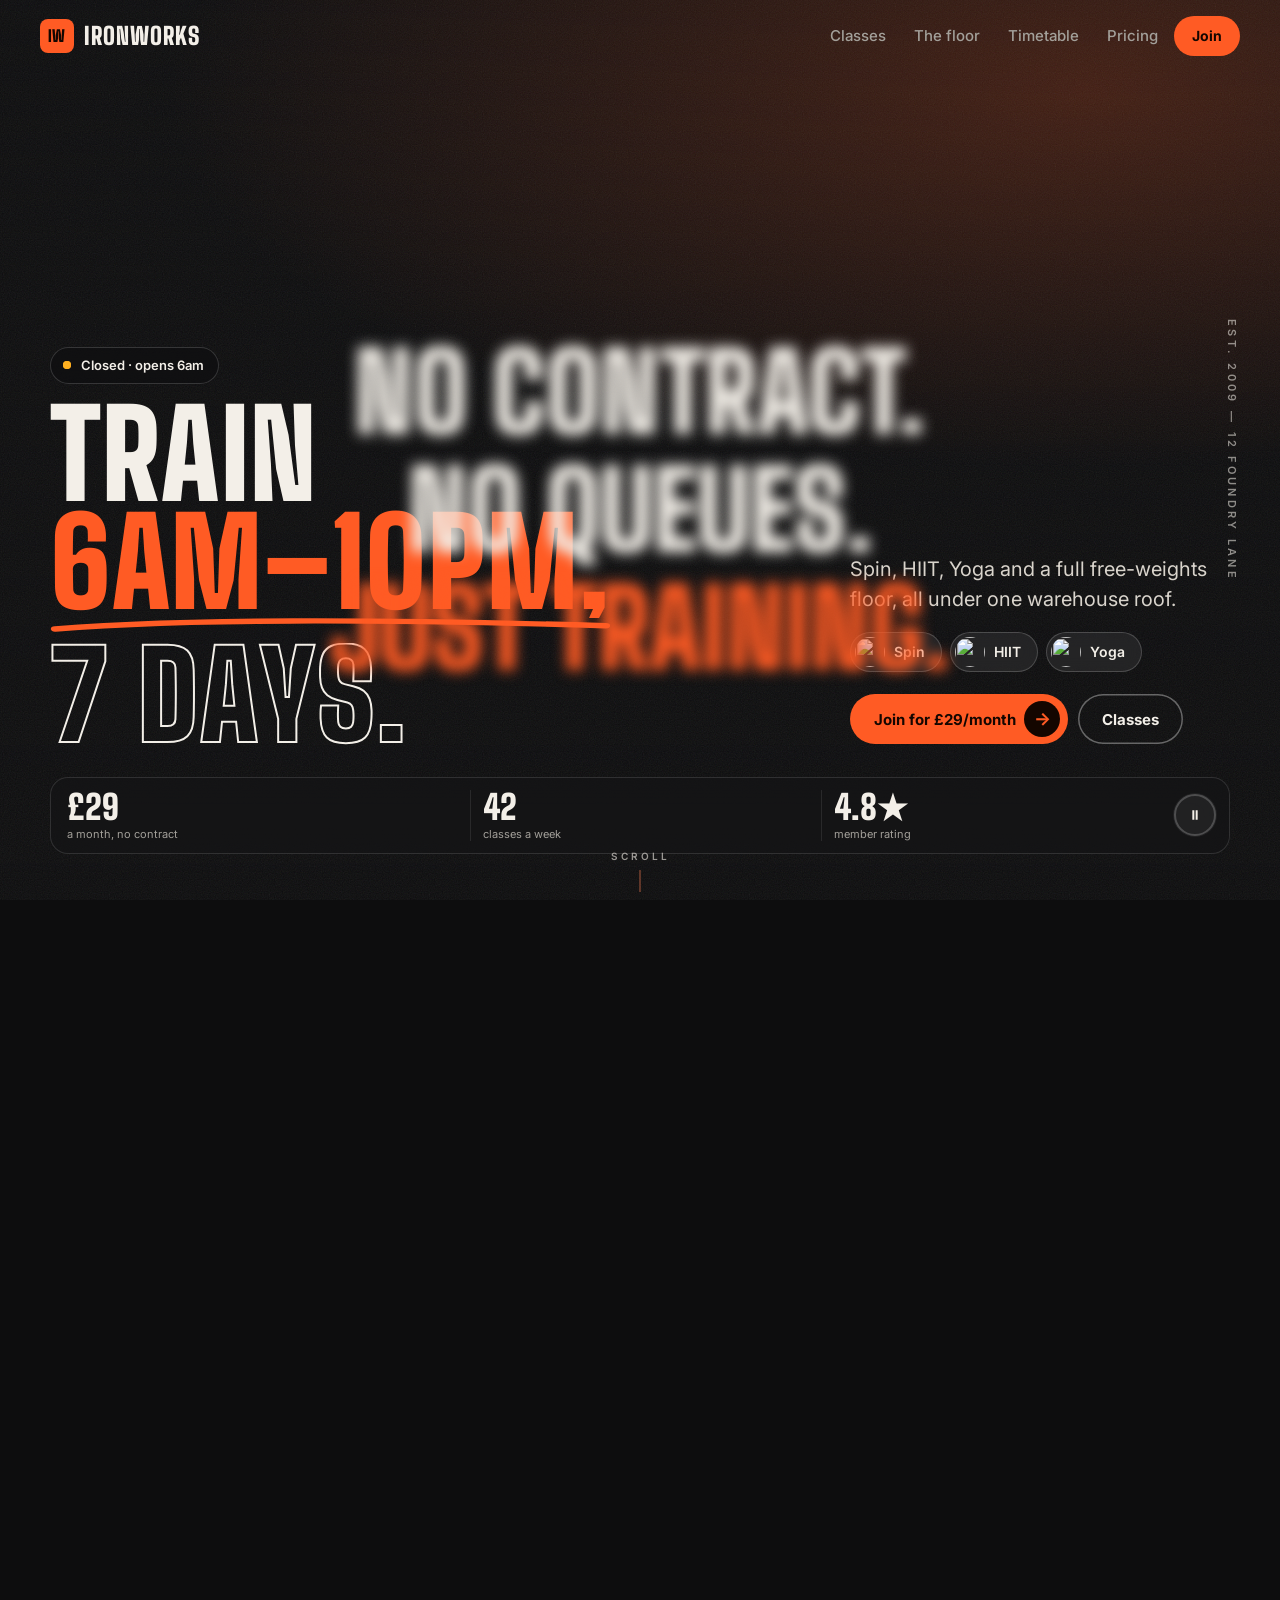
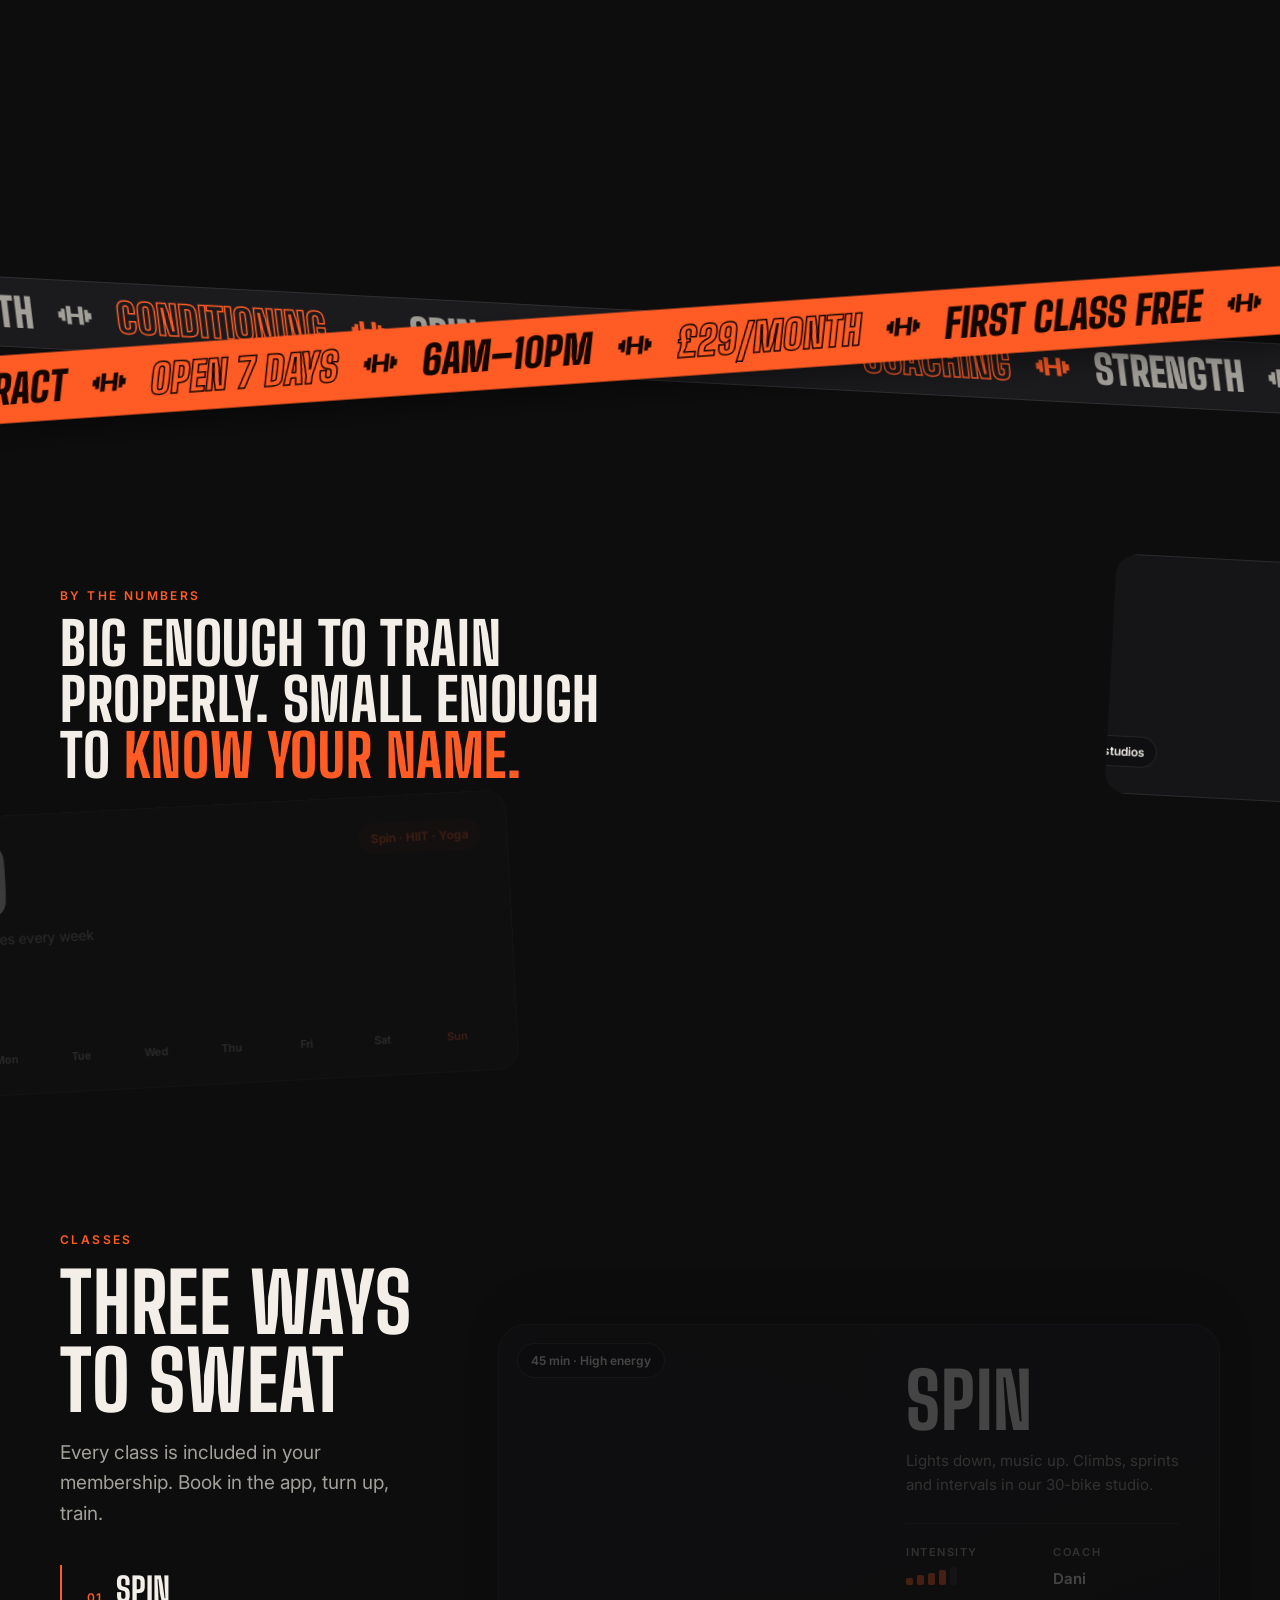
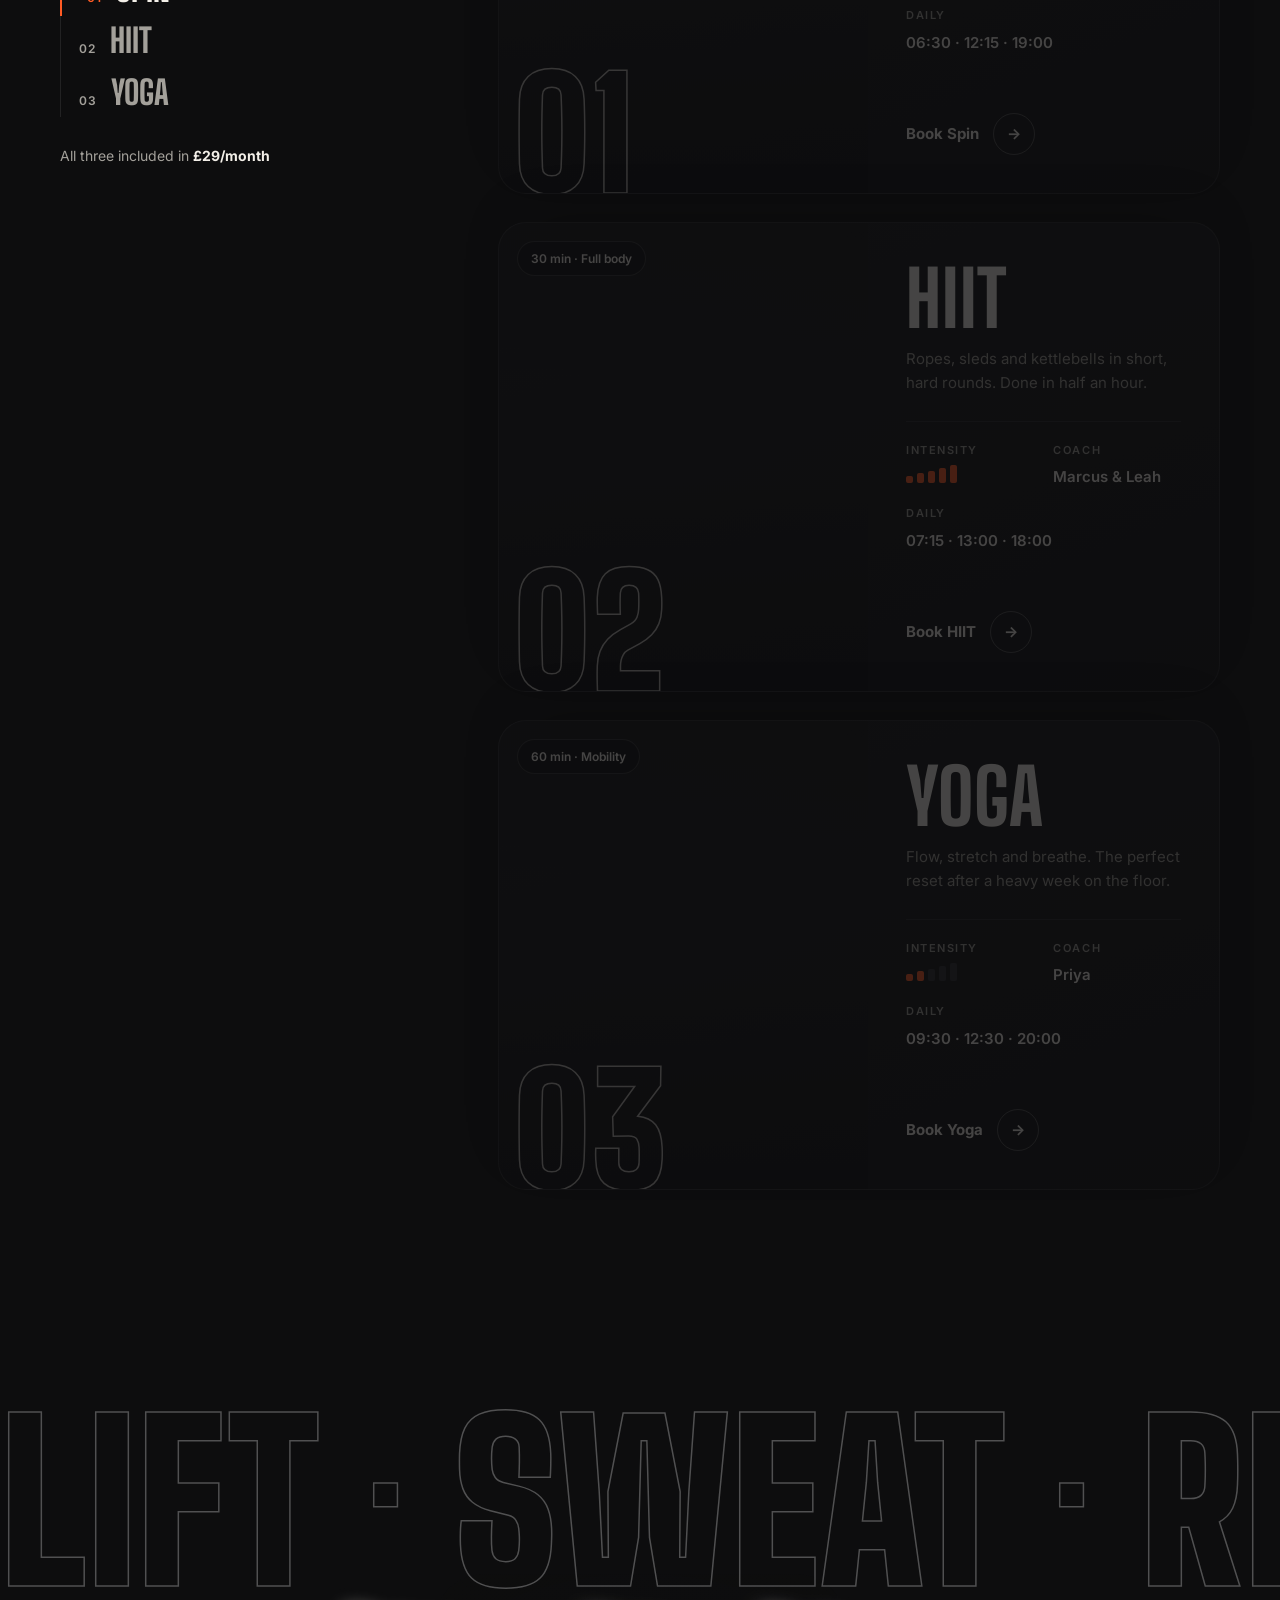
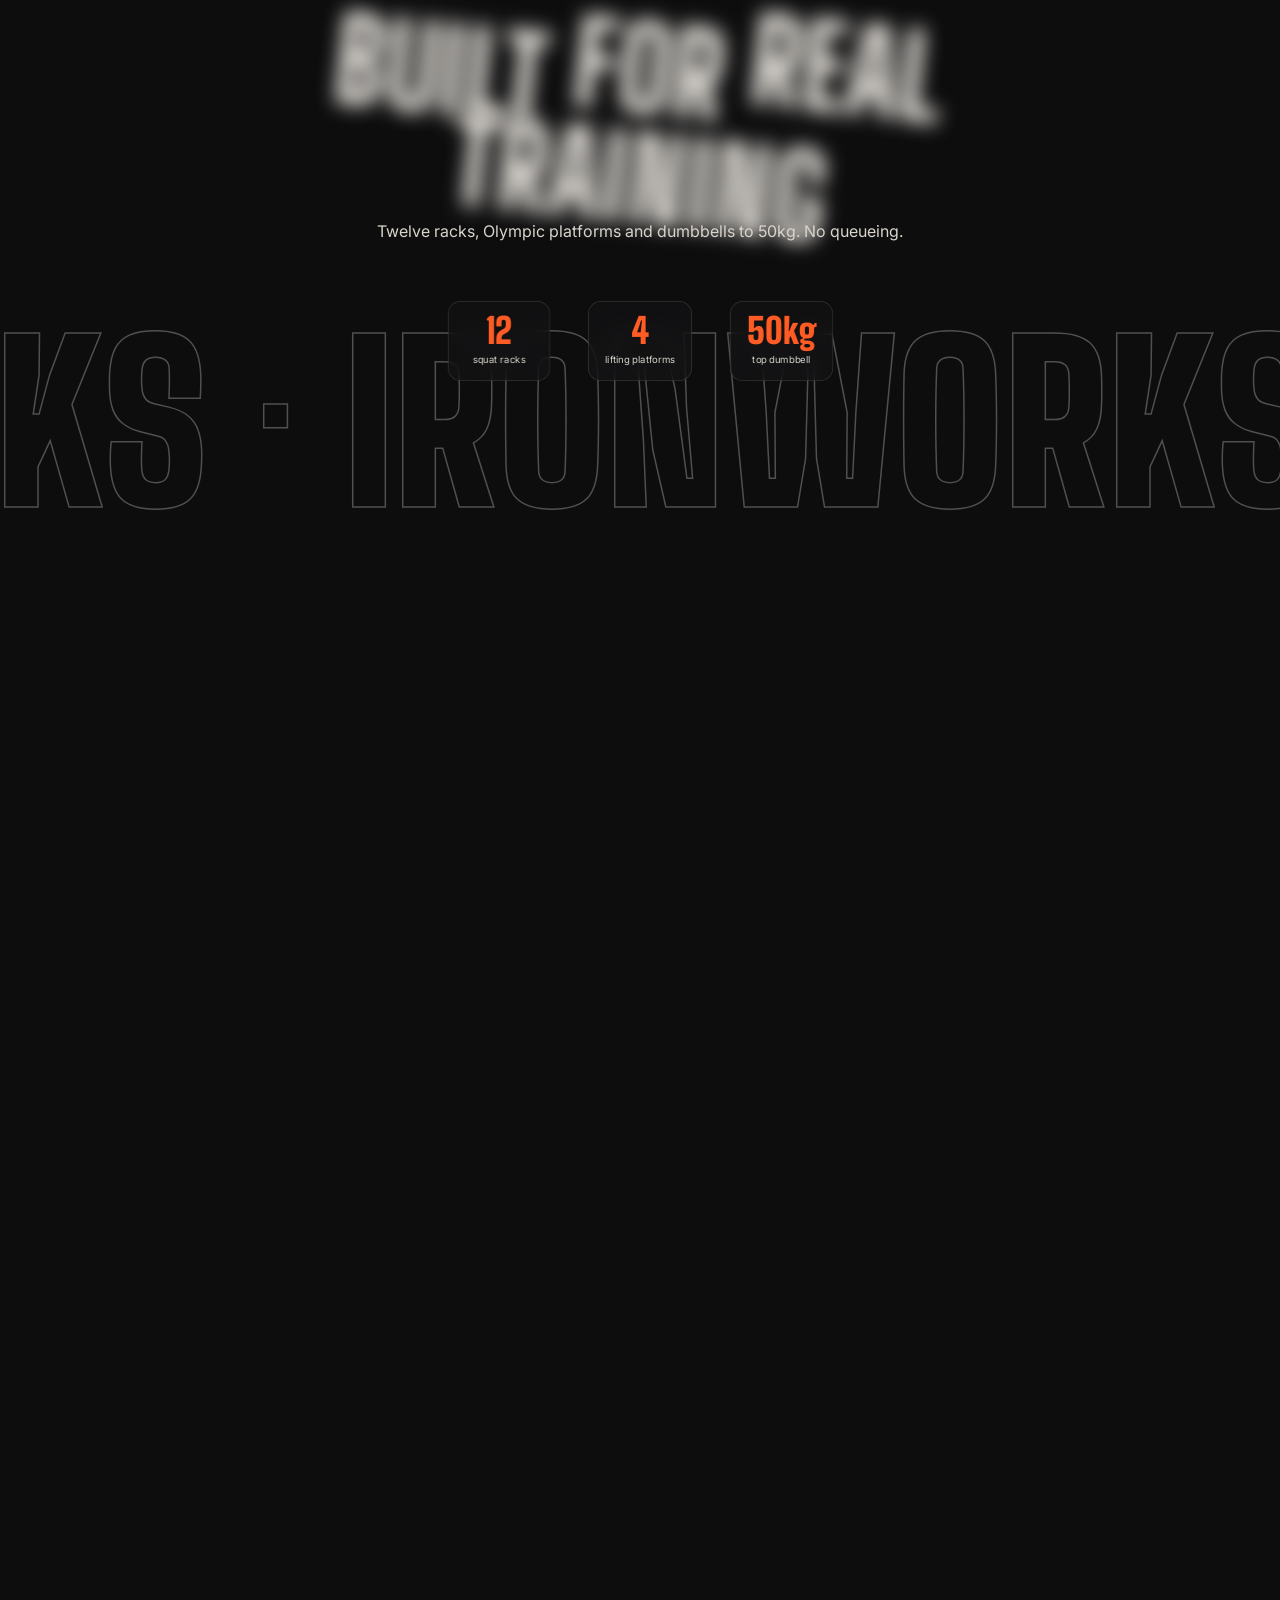
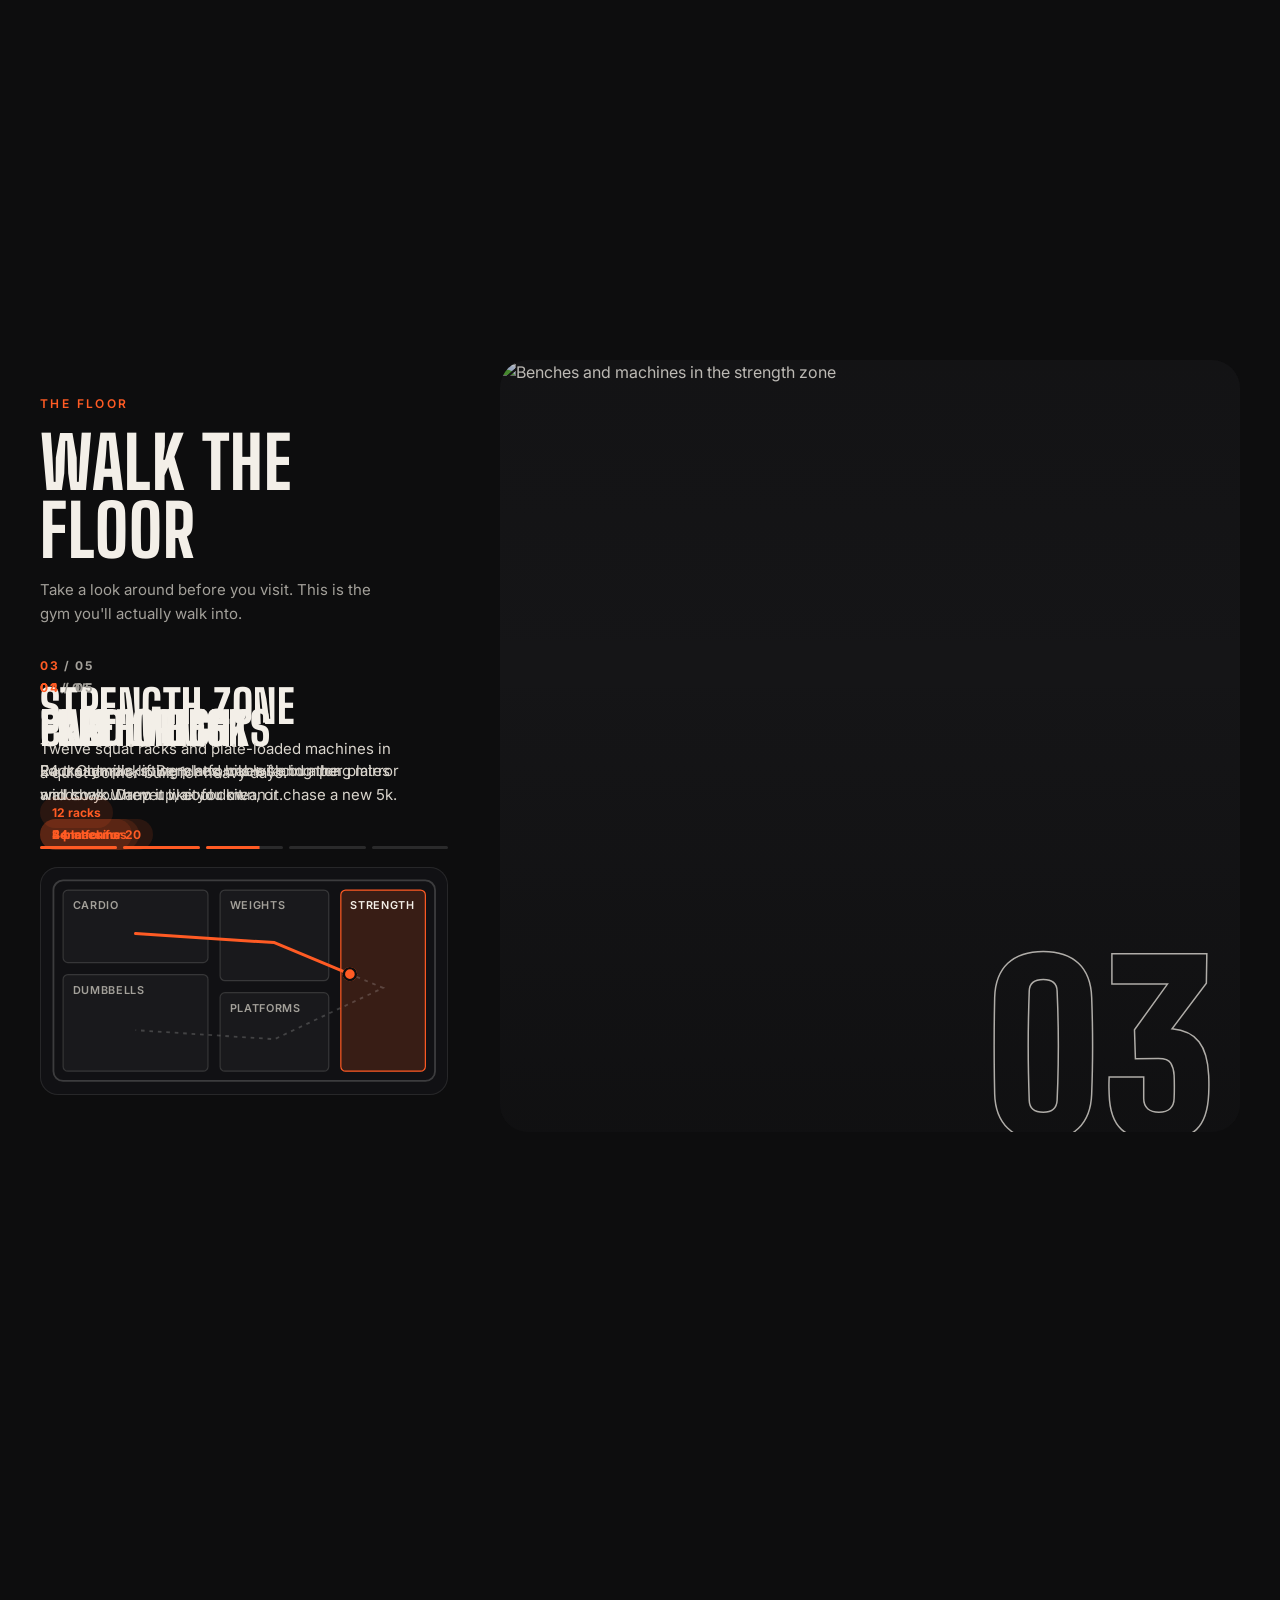
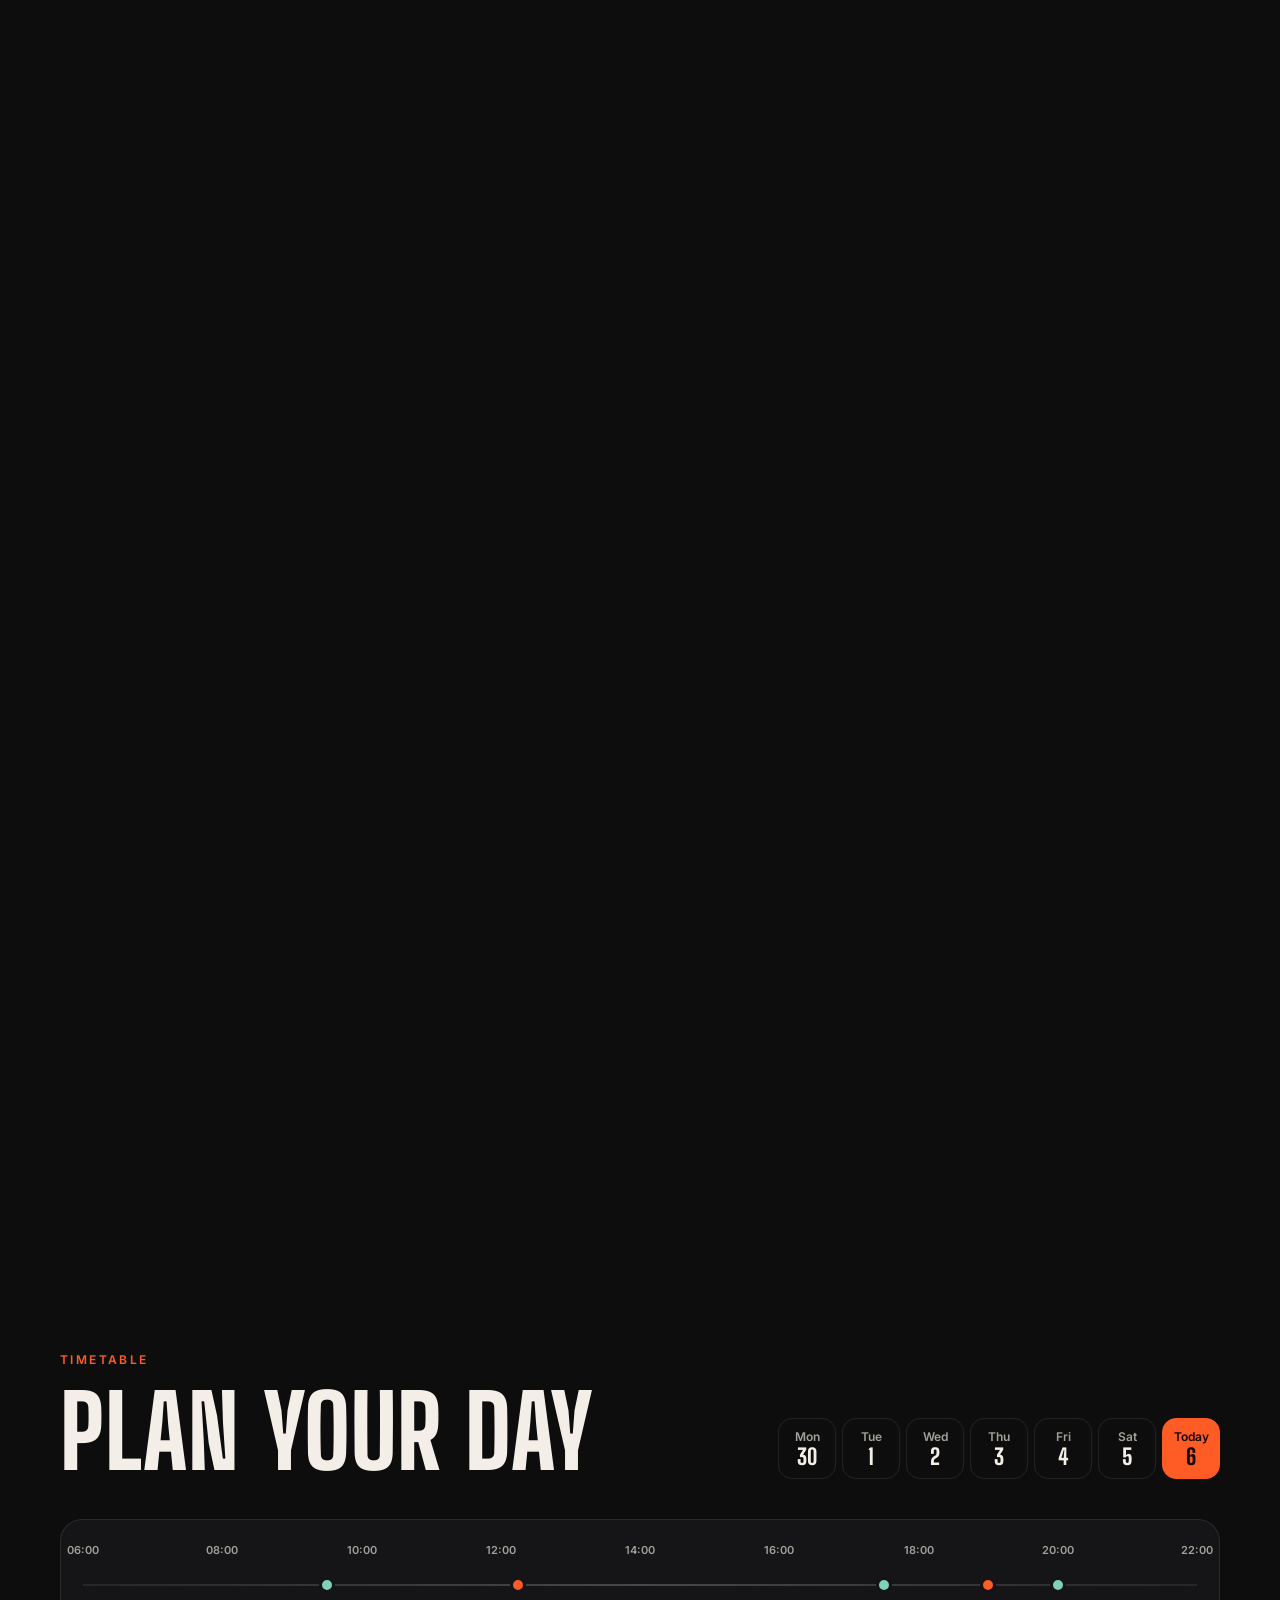
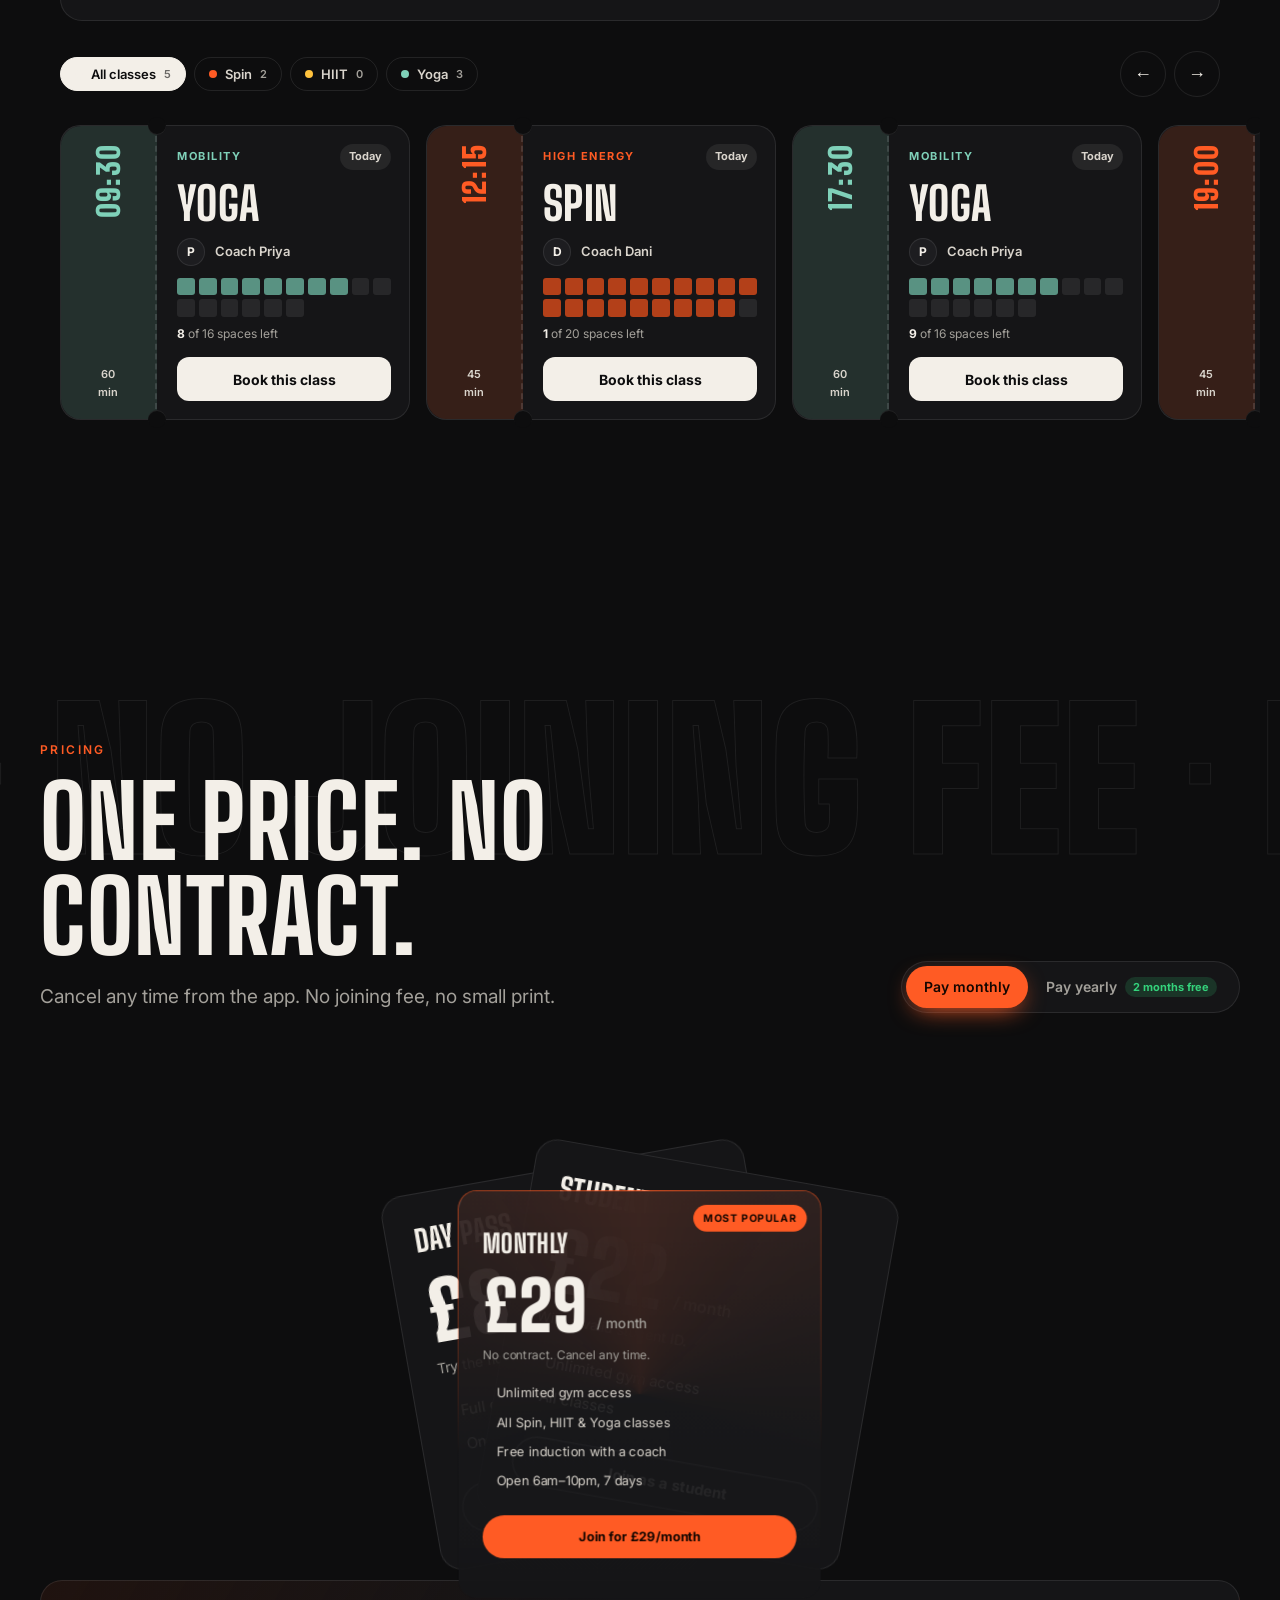
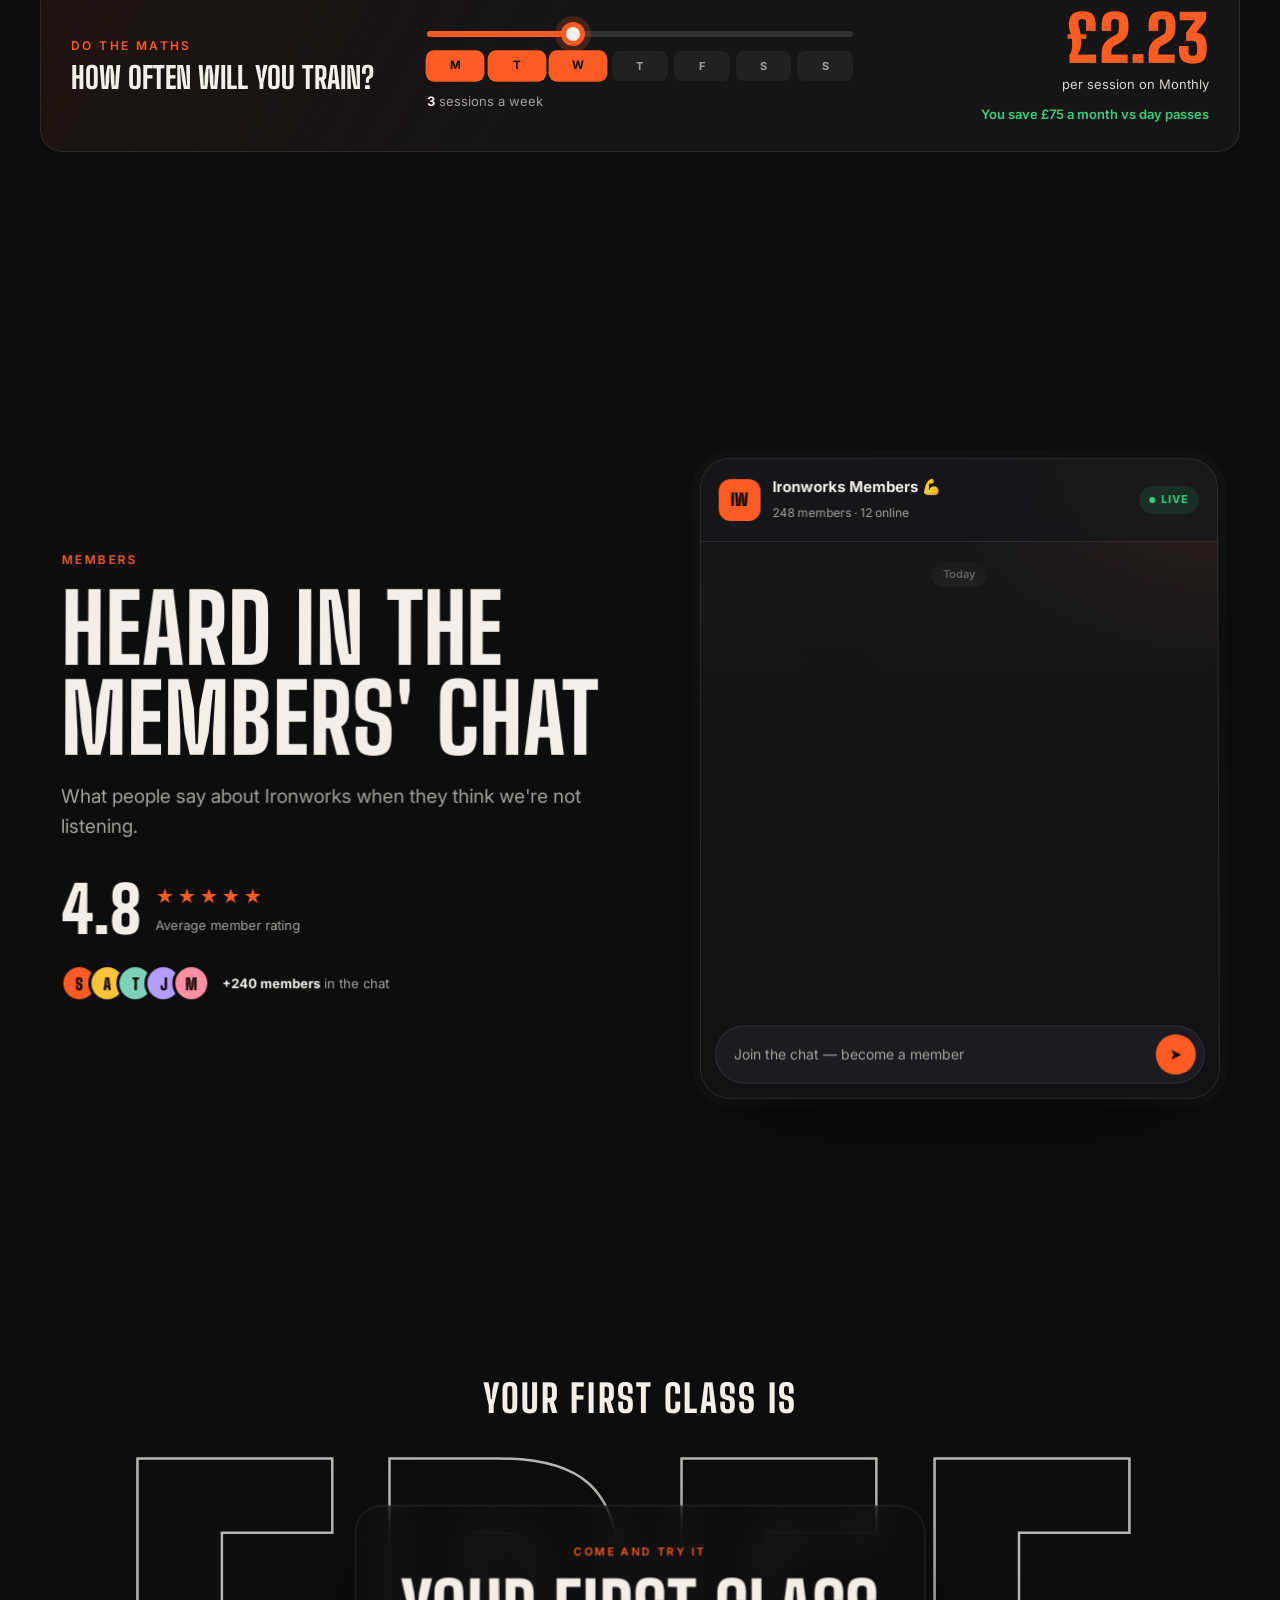
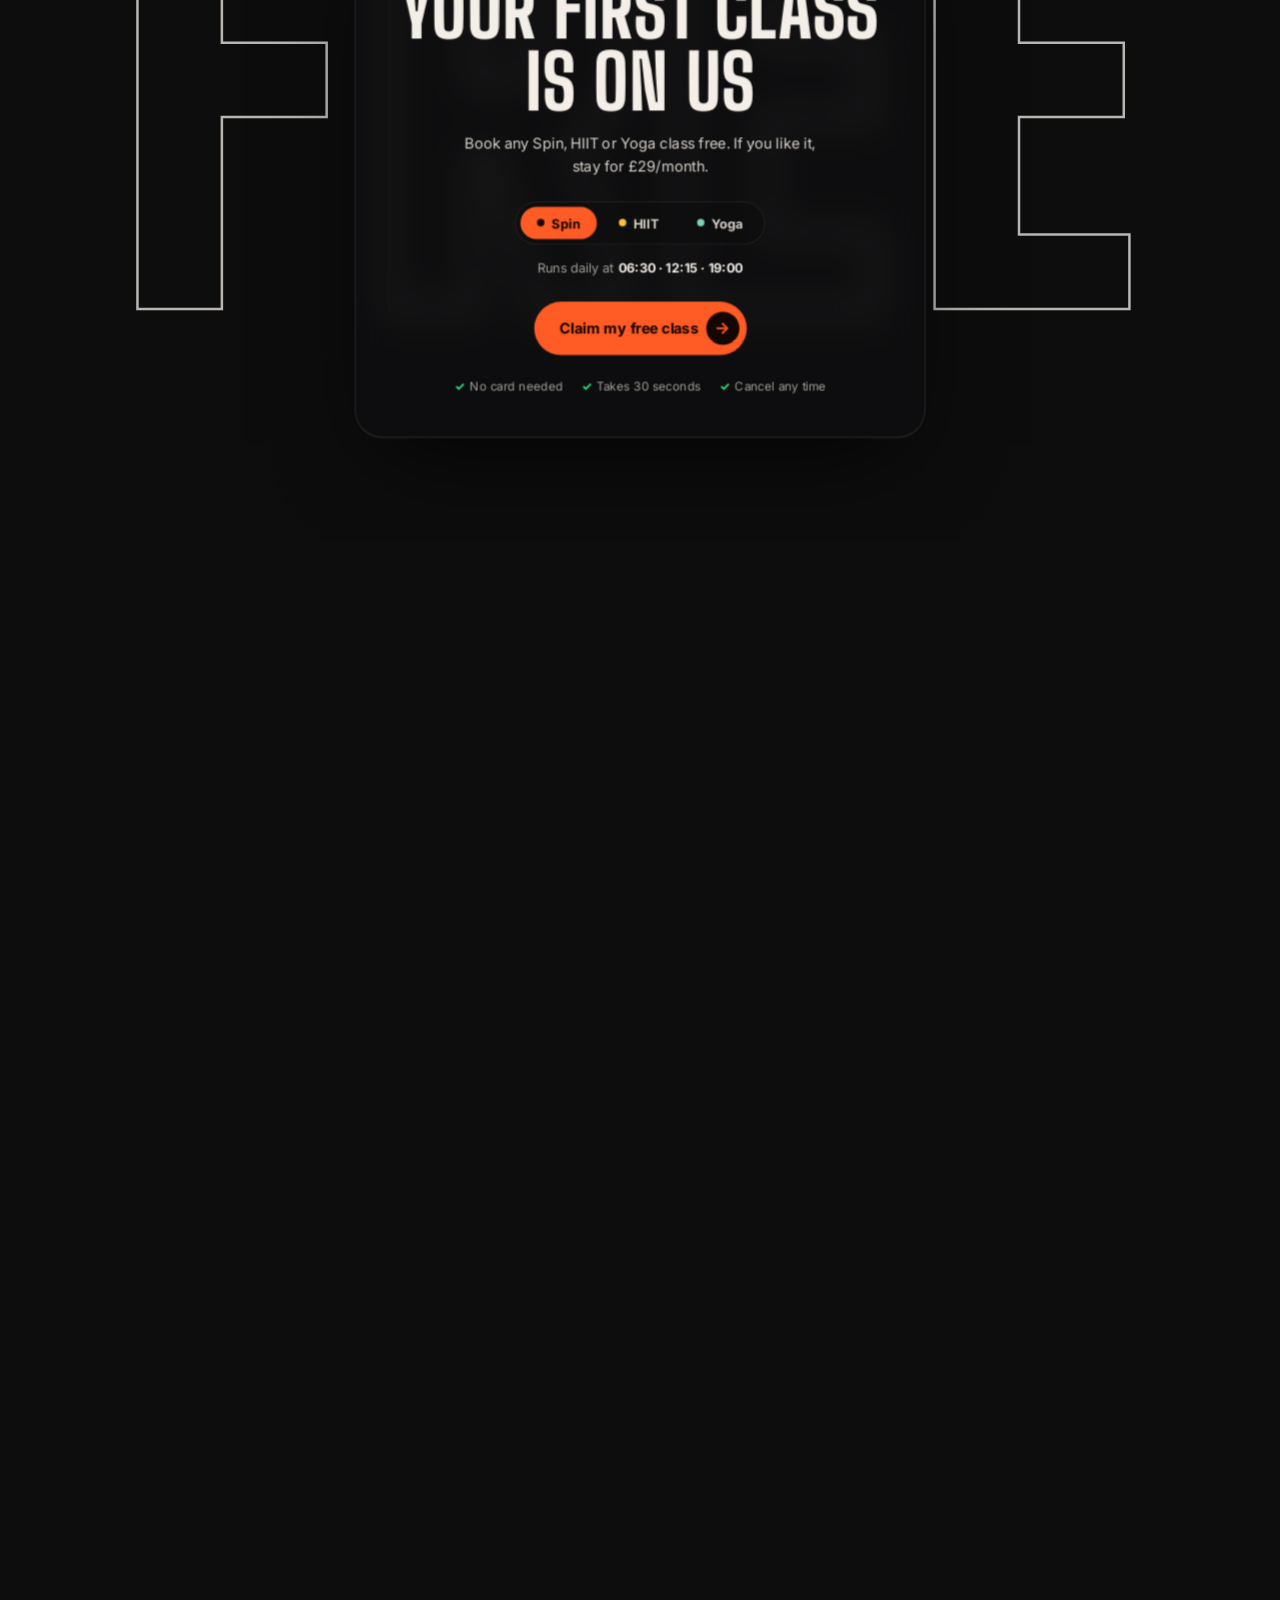
==== after.html @ 744c527f "Ironworks Gym before/after redesign demo Static site: start page with before/after cards, the old po" ====
<!doctype html>
<html lang="en">
<head>
  <meta charset="utf-8">
  <meta name="viewport" content="width=device-width, initial-scale=1, viewport-fit=cover">
  <title>Ironworks Gym · Train 6am–10pm, 7 days (Sample Site)</title>
  <meta name="description" content="Ironworks Gym sample site: Spin, HIIT and Yoga classes, a full free-weights floor, open 6am–10pm, 7 days. £29/month, no contract.">
  <meta name="theme-color" content="#0d0d0e">
  <script>document.documentElement.classList.add('js')</script>
  <link rel="preconnect" href="https://fonts.googleapis.com">
  <link rel="preconnect" href="https://fonts.gstatic.com" crossorigin>
  <link rel="stylesheet" href="https://fonts.googleapis.com/css2?family=Big+Shoulders+Display:wght@700;800;900&family=Inter:wght@400;500;600;700&display=swap">
  <link rel="stylesheet" href="https://unpkg.com/lenis@1.1.13/dist/lenis.css">
  <link rel="stylesheet" href="css/site.css">
</head>
<body>
  <div class="progress" aria-hidden="true"><span></span></div>

  <header class="site-header">
    <a class="logo" href="#top"><span class="logo-mark">IW</span>Ironworks</a>
    <nav class="nav" id="nav" aria-label="Main">
      <a href="#classes">Classes</a>
      <a href="#floor">The floor</a>
      <a href="#timetable">Timetable</a>
      <a href="#pricing">Pricing</a>
    </nav>
    <a class="btn btn-sm" href="#pricing" data-join="monthly">Join</a>
    <button class="nav-toggle" type="button" aria-expanded="false" aria-controls="nav" aria-label="Menu"><span></span><span></span></button>
  </header>

  <main id="top">
    <!-- Hero -->
    <div class="hero-pin" id="heroPin">
    <section class="hero" id="hero">
      <div class="hero-media">
        <video class="hero-video" id="heroVideo" autoplay muted loop playsinline
          poster="https://images.unsplash.com/photo-1571902943202-507ec2618e8f?auto=format&fit=crop&w=1600&q=70">
          <source src="https://assets.mixkit.co/videos/52317/52317-720.mp4" type="video/mp4">
        </video>
        <div class="hero-shade"></div>
        <div class="hero-grain" aria-hidden="true"></div>
      </div>
      <p class="hero-side" aria-hidden="true">Est. 2009 — 12 Foundry Lane</p>

      <div class="hero-inner">
        <p class="hero-status hero-in" style="--d:0"><span class="dot"></span><span id="openStatus">Open now · until 10pm</span></p>
        <h1 class="hero-title" aria-label="Train 6am–10pm, 7 days.">
          <span class="line" data-chars>Train</span>
          <span class="accent-wrap">
            <span class="line accent" data-chars>6am–10pm,</span>
            <svg class="scribble" viewBox="0 0 320 18" preserveAspectRatio="none" aria-hidden="true"><path d="M3 12 C 70 3, 170 2, 317 9"/></svg>
          </span>
          <span class="line outline" data-chars>7 days.</span>
        </h1>
        <div class="hero-aside">
          <p class="hero-sub hero-in" style="--d:4">Spin, HIIT, Yoga and a full free-weights floor, all under one warehouse roof.</p>
          <ul class="hero-classes hero-in" style="--d:5" aria-label="Classes">
            <li><img src="https://images.unsplash.com/photo-1540497077202-7c8a3999166f?auto=format&fit=crop&w=80&h=80&q=60" alt="">Spin</li>
            <li><img src="https://images.unsplash.com/photo-1599058917212-d750089bc07e?auto=format&fit=crop&w=80&h=80&q=60" alt="">HIIT</li>
            <li><img src="https://images.unsplash.com/photo-1518611012118-696072aa579a?auto=format&fit=crop&w=80&h=80&q=60" alt="">Yoga</li>
          </ul>
          <div class="hero-cta hero-in" style="--d:6">
            <a class="btn btn-arrow magnetic" href="#pricing" data-join="monthly">Join for £29/month <span class="btn-ic" aria-hidden="true">→</span></a>
            <a class="btn btn-ghost magnetic" href="#timetable">Classes</a>
          </div>
        </div>
      </div>

      <div class="hero-bar hero-in" style="--d:7">
        <div><strong>£29</strong><span>a month, no contract</span></div>
        <div><strong data-count="42">42</strong><span>classes a week</span></div>
        <div><strong>4.8★</strong><span>member rating</span></div>
        <button class="hero-play" id="heroPlay" type="button" aria-label="Pause video">
          <svg class="ring" viewBox="0 0 44 44" aria-hidden="true"><circle cx="22" cy="22" r="20"/><circle class="ring-fill" cx="22" cy="22" r="20" pathLength="100"/></svg>
          <svg class="ic-pause" viewBox="0 0 24 24" aria-hidden="true"><path d="M8 5h3v14H8zM13 5h3v14h-3z"/></svg>
          <svg class="ic-play" viewBox="0 0 24 24" aria-hidden="true"><path d="M8 5v14l11-7z"/></svg>
        </button>
      </div>

      <p class="hero-reveal" aria-hidden="true">
        <span style="--k:0">No contract.</span>
        <span style="--k:1">No queues.</span>
        <span class="accent" style="--k:2">Just training.</span>
      </p>
      <div class="hero-scroll" aria-hidden="true"><span>Scroll</span><i></i></div>
    </section>
    </div>

    <!-- Crossing tapes (items are cloned to fill the width in site.js) -->
    <div class="tapes" aria-hidden="true">
      <div class="tape tape-back">
        <div class="tape-track" data-dir="1">
          <span class="tape-item">Strength</span><span class="tape-item o">Conditioning</span><span class="tape-item">Spin</span>
          <span class="tape-item o">HIIT</span><span class="tape-item">Yoga</span><span class="tape-item o">Coaching</span>
        </div>
      </div>
      <div class="tape tape-front">
        <div class="tape-track" data-dir="-1">
          <span class="tape-item">No contract</span><span class="tape-item o">Open 7 days</span><span class="tape-item">6am–10pm</span>
          <span class="tape-item o">£29/month</span><span class="tape-item">First class free</span><span class="tape-item o">No queues</span>
        </div>
      </div>
    </div>

    <!-- Numbers bento -->
    <section class="numbers" aria-labelledby="numbersTitle">
      <div class="bento">
        <div class="cell cell-intro">
          <p class="eyebrow">By the numbers</p>
          <h2 id="numbersTitle" data-words data-accent-from="8">Big enough to train properly. Small enough to know your name.</h2>
        </div>

        <div class="cell cell-floor">
          <svg class="blueprint" viewBox="0 0 400 200" preserveAspectRatio="xMidYMid slice" aria-hidden="true">
            <path pathLength="1" d="M10 10 H390 V190 H10 Z"/>
            <path pathLength="1" d="M150 10 V120 M150 150 V190 M270 10 V80 M270 110 V190 M150 120 H215"/>
            <path pathLength="1" d="M30 30 h40 v18 h-40 Z M30 62 h40 v18 h-40 Z M30 94 h40 v18 h-40 Z M90 30 h40 v18 h-40 Z M90 62 h40 v18 h-40 Z M90 94 h40 v18 h-40 Z"/>
            <path pathLength="1" d="M290 130 h80 v40 h-80 Z M300 30 h18 v60 h-18 Z M330 30 h18 v60 h-18 Z M360 30 h18 v60 h-18 Z"/>
            <path pathLength="1" d="M175 25 a22 22 0 1 0 0.1 0 M235 25 a22 22 0 1 0 0.1 0"/>
          </svg>
          <div class="cell-body">
            <strong data-scrub="1400" data-suffix="m²">1,400m²</strong>
            <span class="label">of training floor</span>
            <ul class="zones"><li>Free weights</li><li>Platforms</li><li>Cardio deck</li><li>2 studios</li></ul>
          </div>
        </div>

        <div class="cell cell-classes">
          <div class="cell-head">
            <div><strong data-scrub="42">42</strong><span class="label">classes every week</span></div>
            <span class="pill">Spin · HIIT · Yoga</span>
          </div>
          <ol class="bars" aria-label="Classes per day">
            <li style="--v:6"><i data-n="6"></i><b>Mon</b></li>
            <li style="--v:6"><i data-n="6"></i><b>Tue</b></li>
            <li style="--v:7"><i data-n="7"></i><b>Wed</b></li>
            <li style="--v:6"><i data-n="6"></i><b>Thu</b></li>
            <li style="--v:6"><i data-n="6"></i><b>Fri</b></li>
            <li style="--v:6"><i data-n="6"></i><b>Sat</b></li>
            <li style="--v:5"><i data-n="5"></i><b>Sun</b></li>
          </ol>
        </div>

        <div class="cell cell-hours">
          <div class="clock">
            <svg viewBox="0 0 120 120" aria-hidden="true">
              <circle class="clock-track" cx="60" cy="60" r="50"/>
              <circle class="clock-arc" cx="60" cy="60" r="50" pathLength="24"/>
              <g class="clock-now" id="clockNow"><line x1="60" y1="60" x2="60" y2="18"/><circle cx="60" cy="18" r="3.5"/></g>
              <text x="60" y="8" text-anchor="middle">0</text><text x="116" y="63" text-anchor="end">6</text>
              <text x="60" y="118" text-anchor="middle">12</text><text x="4" y="63">18</text>
            </svg>
            <strong data-scrub="16" data-suffix="h">16h</strong>
          </div>
          <span class="label">open every day<br>06:00 – 22:00</span>
        </div>

        <div class="cell cell-price">
          <span class="stamp">No contract</span>
          <strong data-scrub="29" data-prefix="£">£29</strong>
          <span class="label">a month · no joining fee · cancel any time</span>
        </div>
      </div>
    </section>

    <!-- Classes: sticky intro + stacking cards -->
    <section class="section classes" id="classes">
      <div class="classes-grid">
        <aside class="classes-intro">
          <p class="eyebrow" data-reveal>Classes</p>
          <h2 data-split>Three ways to sweat</h2>
          <p class="lede" data-reveal>Every class is included in your membership. Book in the app, turn up, train.</p>
          <ol class="class-nav" data-reveal>
            <li class="is-active"><button type="button" data-goto="0"><span>01</span>Spin</button></li>
            <li><button type="button" data-goto="1"><span>02</span>HIIT</button></li>
            <li><button type="button" data-goto="2"><span>03</span>Yoga</button></li>
          </ol>
          <p class="classes-note" data-reveal>All three included in <b>£29/month</b></p>
        </aside>
        <div class="class-stack">
        <article class="class-card" id="class-spin" style="--n:0">
          <div class="class-media">
            <img src="https://images.unsplash.com/photo-1540497077202-7c8a3999166f?auto=format&fit=crop&w=1100&q=70" alt="Rows of spin bikes in a bright studio" loading="lazy">
            <span class="class-tag">45 min · High energy</span>
            <span class="class-num" aria-hidden="true">01</span>
          </div>
          <div class="class-body">
            <h3>Spin</h3>
            <p>Lights down, music up. Climbs, sprints and intervals in our 30-bike studio.</p>
            <dl class="class-meta">
              <div><dt>Intensity</dt><dd><span class="meter" role="img" aria-label="4 out of 5"><i class="on"></i><i class="on"></i><i class="on"></i><i class="on"></i><i></i></span></dd></div>
              <div><dt>Coach</dt><dd>Dani</dd></div>
              <div class="wide"><dt>Daily</dt><dd>06:30 · 12:15 · 19:00</dd></div>
            </dl>
            <a class="class-cta" href="#timetable">Book Spin <span class="class-cta-ic" aria-hidden="true">→</span></a>
          </div>
        </article>
        <article class="class-card" id="class-hiit" style="--n:1">
          <div class="class-media">
            <img src="https://images.unsplash.com/photo-1599058917212-d750089bc07e?auto=format&fit=crop&w=1100&q=70" alt="Athlete training with battle ropes" loading="lazy">
            <span class="class-tag">30 min · Full body</span>
            <span class="class-num" aria-hidden="true">02</span>
          </div>
          <div class="class-body">
            <h3>HIIT</h3>
            <p>Ropes, sleds and kettlebells in short, hard rounds. Done in half an hour.</p>
            <dl class="class-meta">
              <div><dt>Intensity</dt><dd><span class="meter" role="img" aria-label="5 out of 5"><i class="on"></i><i class="on"></i><i class="on"></i><i class="on"></i><i class="on"></i></span></dd></div>
              <div><dt>Coach</dt><dd>Marcus &amp; Leah</dd></div>
              <div class="wide"><dt>Daily</dt><dd>07:15 · 13:00 · 18:00</dd></div>
            </dl>
            <a class="class-cta" href="#timetable">Book HIIT <span class="class-cta-ic" aria-hidden="true">→</span></a>
          </div>
        </article>
        <article class="class-card" id="class-yoga" style="--n:2">
          <div class="class-media">
            <img src="https://images.unsplash.com/photo-1518611012118-696072aa579a?auto=format&fit=crop&w=1100&q=70" alt="Yoga class on mats in a sunlit studio" loading="lazy">
            <span class="class-tag">60 min · Mobility</span>
            <span class="class-num" aria-hidden="true">03</span>
          </div>
          <div class="class-body">
            <h3>Yoga</h3>
            <p>Flow, stretch and breathe. The perfect reset after a heavy week on the floor.</p>
            <dl class="class-meta">
              <div><dt>Intensity</dt><dd><span class="meter" role="img" aria-label="2 out of 5"><i class="on"></i><i class="on"></i><i></i><i></i><i></i></span></dd></div>
              <div><dt>Coach</dt><dd>Priya</dd></div>
              <div class="wide"><dt>Daily</dt><dd>09:30 · 12:30 · 20:00</dd></div>
            </dl>
            <a class="class-cta" href="#timetable">Book Yoga <span class="class-cta-ic" aria-hidden="true">→</span></a>
          </div>
        </article>
        </div>
      </div>
    </section>

    <!-- Video band: pinned, opens from a small window as you scroll -->
    <div class="band-pin" id="bandPin">
    <section class="band" aria-label="Built for real training">
      <div class="band-media">
        <video muted loop playsinline preload="none"
          poster="https://images.unsplash.com/photo-1517836357463-d25dfeac3438?auto=format&fit=crop&w=1600&q=70">
          <source src="https://assets.mixkit.co/videos/52091/52091-720.mp4" type="video/mp4">
        </video>
        <div class="band-shade"></div>
      </div>
      <p class="band-word" aria-hidden="true">Lift · Sweat · Repeat · Lift · Sweat · Repeat</p>
      <p class="band-word is-low" aria-hidden="true">Ironworks · Ironworks · Ironworks</p>
      <div class="band-inner">
        <h2 data-words>Built for real training</h2>
        <p class="band-sub">Twelve racks, Olympic platforms and dumbbells to 50kg. No queueing.</p>
        <ul class="band-stats">
          <li style="--k:0"><strong>12</strong><span>squat racks</span></li>
          <li style="--k:1"><strong>4</strong><span>lifting platforms</span></li>
          <li style="--k:2"><strong>50kg</strong><span>top dumbbell</span></li>
        </ul>
      </div>
    </section>
    </div>

    <!-- The floor: pinned virtual tour (marker walks the plan, photos open zone by zone) -->
    <div class="tour-pin" id="floor">
    <section class="tour" aria-labelledby="tourTitle">
      <div class="tour-photos">
        <figure class="tour-photo is-active" style="--ox:50%;--oy:60%"><img src="https://images.unsplash.com/photo-1593079831268-3381b0db4a77?auto=format&fit=crop&w=1400&q=70" alt="A row of treadmills under warm lighting"></figure>
        <figure class="tour-photo" style="--ox:100%;--oy:0%"><img src="https://images.unsplash.com/photo-1534438327276-14e5300c3a48?auto=format&fit=crop&w=1400&q=70" alt="Dumbbell racks along the main gym floor" loading="lazy"></figure>
        <figure class="tour-photo" style="--ox:100%;--oy:100%"><img src="https://images.unsplash.com/photo-1571902943202-507ec2618e8f?auto=format&fit=crop&w=1400&q=70" alt="Benches and machines in the strength zone" loading="lazy"></figure>
        <figure class="tour-photo" style="--ox:0%;--oy:100%"><img src="https://images.unsplash.com/photo-1517836357463-d25dfeac3438?auto=format&fit=crop&w=1400&q=70" alt="Barbell lift on rubber flooring" loading="lazy"></figure>
        <figure class="tour-photo" style="--ox:0%;--oy:0%"><img src="https://images.unsplash.com/photo-1576678927484-cc907957088c?auto=format&fit=crop&w=1400&q=70" alt="Close-up of a rack of black dumbbells" loading="lazy"></figure>
        <span class="tour-big" id="tourBig" aria-hidden="true">01</span>
      </div>
      <div class="tour-side">
        <div class="tour-head">
          <p class="eyebrow">The floor</p>
          <h2 id="tourTitle">Walk the floor</h2>
          <p class="tour-lede">Take a look around before you visit. This is the gym you'll actually walk into.</p>
        </div>
        <div class="tour-card">
          <div class="tour-zones" aria-live="polite">
            <article class="tour-zone is-active">
              <span class="tz-num">01 <em>/ 05</em></span>
              <h3>Cardio deck</h3>
              <p>24 treadmills, rowers and bikes facing the windows. Warm up, cool down, or chase a new 5k.</p>
              <span class="tz-fact">24 machines</span>
            </article>
            <article class="tour-zone">
              <span class="tz-num">02 <em>/ 05</em></span>
              <h3>Free weights</h3>
              <p>Racks on racks. Benches, cables and a long mirror wall so you never wait for kit.</p>
              <span class="tz-fact">Benches for 20</span>
            </article>
            <article class="tour-zone">
              <span class="tz-num">03 <em>/ 05</em></span>
              <h3>Strength zone</h3>
              <p>Twelve squat racks and plate-loaded machines in a quiet corner built for heavy days.</p>
              <span class="tz-fact">12 racks</span>
            </article>
            <article class="tour-zone">
              <span class="tz-num">04 <em>/ 05</em></span>
              <h3>Platforms</h3>
              <p>Four Olympic lifting platforms with bumper plates and chalk. Drop it like you mean it.</p>
              <span class="tz-fact">4 platforms</span>
            </article>
            <article class="tour-zone">
              <span class="tz-num">05 <em>/ 05</em></span>
              <h3>Dumbbells to 50kg</h3>
              <p>Pairs from 2kg all the way to 50kg, so you never outgrow the rack.</p>
              <span class="tz-fact">2kg – 50kg</span>
            </article>
          </div>
          <div class="tour-steps" aria-hidden="true"><i></i><i></i><i></i><i></i><i></i></div>
          <div class="tour-map">
            <svg viewBox="0 0 320 170" role="img" aria-label="Floor plan of Ironworks Gym">
              <rect class="tm-wall" x="2" y="2" width="316" height="166" rx="8"/>
              <g class="tm-zone is-active"><rect x="10" y="10" width="120" height="60" rx="4"/><text x="18" y="26">Cardio</text></g>
              <g class="tm-zone"><rect x="140" y="10" width="90" height="75" rx="4"/><text x="148" y="26">Weights</text></g>
              <g class="tm-zone"><rect x="240" y="10" width="70" height="150" rx="4"/><text x="248" y="26">Strength</text></g>
              <g class="tm-zone"><rect x="140" y="95" width="90" height="65" rx="4"/><text x="148" y="111">Platforms</text></g>
              <g class="tm-zone"><rect x="10" y="80" width="120" height="80" rx="4"/><text x="18" y="96">Dumbbells</text></g>
              <path class="tm-route-bg" id="tourRouteBg"/>
              <path class="tm-route" id="tourRoute"/>
              <circle class="tm-pulse" id="tourPulse" r="6"/>
              <circle class="tm-dot" id="tourDot" r="5"/>
            </svg>
          </div>
        </div>
      </div>
    </section>
    </div>

    <!-- Timetable: day tabs, timeline rail, filters and bookable tickets (rendered by site.js) -->
    <section class="section tt-section" id="timetable">
      <div class="tt-head">
        <div>
          <p class="eyebrow" data-reveal>Timetable</p>
          <h2 data-split>Plan your day</h2>
        </div>
        <div class="tt-days" role="tablist" aria-label="Choose a day" data-reveal></div>
      </div>
      <div class="tt-rail" data-reveal>
        <div class="tt-axis" aria-hidden="true"></div>
        <div class="tt-track">
          <span class="tt-line"></span>
          <div class="tt-dots"></div>
          <div class="tt-now" aria-hidden="true"><span></span></div>
        </div>
      </div>
      <div class="tt-bar">
        <div class="tt-filters" role="group" aria-label="Filter classes" data-reveal></div>
        <div class="tt-arrows" data-reveal>
          <button class="tt-arrow" type="button" data-dir="-1" aria-label="Previous classes">←</button>
          <button class="tt-arrow" type="button" data-dir="1" aria-label="Next classes">→</button>
        </div>
      </div>
      <div class="tt-strip" tabindex="0" aria-label="Classes" aria-live="polite"></div>
      <noscript><p class="lede">Classes run daily from 06:30 to 20:00. Call reception to book.</p></noscript>
    </section>

    <!-- Pricing: billing toggle, rolling prices, side plans fan out (--pp, site.js), value calculator -->
    <section class="section pricing" id="pricing">
      <p class="price-bg-word" aria-hidden="true" data-scroll-x="-30">No contract · No joining fee · No contract · No joining fee</p>
      <div class="price-top">
        <div class="section-head">
          <p class="eyebrow" data-reveal>Pricing</p>
          <h2 data-split>One price. No contract.</h2>
          <p class="lede" data-reveal>Cancel any time from the app. No joining fee, no small print.</p>
        </div>
        <div class="bill-toggle" role="group" aria-label="Billing period" data-reveal>
          <button type="button" aria-pressed="true" data-bill="monthly">Pay monthly</button>
          <button type="button" aria-pressed="false" data-bill="yearly">Pay yearly <span>2 months free</span></button>
          <i class="bill-pill" aria-hidden="true"></i>
        </div>
      </div>
      <div class="price-grid" id="priceGrid">
        <div class="price-glow" aria-hidden="true"></div>
        <div class="plan plan-side" data-tilt>
          <h3>Day pass</h3>
          <p class="price"><span class="cur">£</span><span class="roll" data-monthly="8" data-yearly="8" aria-hidden="true"></span><span class="sr-only" data-monthly="£8 per day" data-yearly="£8 per day">£8 per day</span><small>/ day</small></p>
          <p class="note">Try the floor before you join.</p>
          <ul><li>Full gym access</li><li>One class</li></ul>
          <a class="btn btn-ghost" href="#pricing" data-join="day">Buy a pass</a>
        </div>
        <div class="plan plan-main" data-tilt>
          <span class="plan-flag">Most popular</span>
          <h3>Monthly</h3>
          <p class="price"><span class="cur">£</span><span class="roll" data-monthly="29" data-yearly="24" aria-hidden="true"></span><span class="sr-only" data-monthly="£29 per month" data-yearly="£24 per month, billed yearly">£29 per month</span><small>/ month</small></p>
          <p class="note" data-monthly="No contract. Cancel any time." data-yearly="Billed £290 a year. That's 2 months free.">No contract. Cancel any time.</p>
          <ul><li>Unlimited gym access</li><li>All Spin, HIIT &amp; Yoga classes</li><li>Free induction with a coach</li><li>Open 6am–10pm, 7 days</li></ul>
          <a class="btn" href="#pricing" data-join="monthly" data-monthly="Join for £29/month" data-yearly="Join for £290/year">Join for £29/month</a>
        </div>
        <div class="plan plan-side" data-tilt>
          <h3>Student</h3>
          <p class="price"><span class="cur">£</span><span class="roll" data-monthly="22" data-yearly="18" aria-hidden="true"></span><span class="sr-only" data-monthly="£22 per month" data-yearly="£18 per month, billed yearly">£22 per month</span><small>/ month</small></p>
          <p class="note" data-monthly="With a valid student ID." data-yearly="Billed £216 a year, with student ID.">With a valid student ID.</p>
          <ul><li>Unlimited gym access</li><li>All classes</li></ul>
          <a class="btn btn-ghost" href="#pricing" data-join="student">Join as a student</a>
        </div>
      </div>

      <div class="value-calc" data-reveal>
        <div class="vc-q">
          <p class="eyebrow">Do the maths</p>
          <p class="vc-title">How often will you train?</p>
        </div>
        <div class="vc-control">
          <input type="range" id="vcRange" min="1" max="7" value="3" aria-label="Sessions per week">
          <div class="vc-days" aria-hidden="true"><i>M</i><i>T</i><i>W</i><i>T</i><i>F</i><i>S</i><i>S</i></div>
          <p class="vc-count"><b id="vcTimes">3</b> sessions a week</p>
        </div>
        <div class="vc-out" aria-live="polite">
          <strong id="vcCost">£2.23</strong>
          <span>per session on Monthly</span>
          <em id="vcSave">You save £75 a month vs day passes</em>
        </div>
      </div>
    </section>

    <!-- Testimonials: a members' group chat that plays itself (messages scripted in site.js) -->
    <section class="section voices" aria-labelledby="quotesTitle">
      <div class="voices-grid">
        <div class="voices-intro">
          <p class="eyebrow" data-reveal>Members</p>
          <h2 id="quotesTitle" data-split>Heard in the members' chat</h2>
          <p class="lede" data-reveal>What people say about Ironworks when they think we're not listening.</p>
          <div class="voices-proof" data-reveal>
            <div class="voices-rating"><strong>4.8</strong><div><span aria-hidden="true">★★★★★</span><small>Average member rating</small></div></div>
            <div class="voices-people">
              <div class="avatar-stack" aria-hidden="true"><i style="--c:#ff5b24">S</i><i style="--c:#ffc23d">A</i><i style="--c:#7fd1b9">T</i><i style="--c:#b49cff">J</i><i style="--c:#ff8fa3">M</i></div>
              <small><b>+240 members</b> in the chat</small>
            </div>
          </div>
        </div>

        <div class="chat" id="memberChat" data-inview>
          <div class="chat-top">
            <span class="chat-group" aria-hidden="true">IW</span>
            <div><b>Ironworks Members 💪</b><small id="chatStatus">248 members · 12 online</small></div>
            <span class="chat-live"><i></i>Live</span>
          </div>
          <div class="chat-body" id="chatBody" role="log" aria-live="polite" aria-label="Member messages"></div>
          <a class="chat-join" href="#pricing">
            <span>Join the chat — become a member</span>
            <span class="chat-send" aria-hidden="true">➤</span>
          </a>
        </div>
      </div>
    </section>

    <!-- Final CTA: pinned; video plays inside a giant "FREE", zooms through, then the offer card rises (--cp, site.js) -->
    <div class="cta-pin" id="ctaPin">
    <section class="cta-final" id="ctaFinal" aria-labelledby="ctaTitle">
      <video class="cta-video" muted loop playsinline preload="none"
        poster="https://images.unsplash.com/photo-1599058917212-d750089bc07e?auto=format&fit=crop&w=1600&q=70">
        <source src="https://assets.mixkit.co/videos/52079/52079-720.mp4" type="video/mp4">
      </video>
      <svg class="cta-knock" viewBox="0 0 1000 600" aria-hidden="true">
        <defs>
          <mask id="ctaMask" maskUnits="userSpaceOnUse" x="-6000" y="-6000" width="13000" height="13000">
            <rect x="-6000" y="-6000" width="13000" height="13000" fill="#fff"/>
            <text x="500" y="300" text-anchor="middle" dominant-baseline="central">FREE</text>
          </mask>
        </defs>
        <rect x="-6000" y="-6000" width="13000" height="13000" mask="url(#ctaMask)"/>
        <text class="cta-knock-outline" x="500" y="300" text-anchor="middle" dominant-baseline="central">FREE</text>
      </svg>
      <p class="cta-pre" aria-hidden="true">Your first class is</p>
      <div class="cta-shade" aria-hidden="true"></div>

      <div class="cta-card">
        <p class="eyebrow">Come and try it</p>
        <h2 id="ctaTitle">Your first class is on us</h2>
        <p class="cta-sub">Book any Spin, HIIT or Yoga class free. If you like it, stay for £29/month.</p>
        <div class="cta-pick" role="group" aria-label="Pick a class">
          <button type="button" aria-pressed="true" data-times="06:30 · 12:15 · 19:00" style="--tc:#ff5b24">Spin</button>
          <button type="button" aria-pressed="false" data-times="07:15 · 13:00 · 18:00" style="--tc:#ffc23d">HIIT</button>
          <button type="button" aria-pressed="false" data-times="09:30 · 17:30 · 20:00" style="--tc:#7fd1b9">Yoga</button>
        </div>
        <p class="cta-times">Runs daily at <b id="ctaTimes">06:30 · 12:15 · 19:00</b></p>
        <a class="btn btn-pulse btn-arrow magnetic cta-btn" href="#timetable">Claim my free class <span class="btn-ic" aria-hidden="true">→</span></a>
        <ul class="cta-trust"><li>No card needed</li><li>Takes 30 seconds</li><li>Cancel any time</li></ul>
      </div>
    </section>
    </div>
  </main>

  <footer class="site-footer" id="siteFooter">
    <div class="foot-cols" data-stagger>
      <div>
        <a class="logo" href="#top"><span class="logo-mark">IW</span>Ironworks</a>
        <p>12 Foundry Lane, Sample Town<br>Open 6am–10pm, 7 days</p>
      </div>
      <div>
        <h4>Train</h4>
        <ul><li><a href="#classes">Classes</a></li><li><a href="#timetable">Timetable</a></li><li><a href="#floor">The floor</a></li></ul>
      </div>
      <div>
        <h4>Join</h4>
        <ul><li><a href="#pricing">Pricing</a></li><li><a href="#pricing">Day pass</a></li><li><a href="#top">Contact</a></li></ul>
      </div>
    </div>
    <p class="foot-mark" aria-hidden="true" data-mark>Ironworks</p>
    <p class="foot-note">Ironworks Gym is a sample site made for a website-design demo. Photos: Unsplash · Video: Mixkit.</p>
  </footer>

  <!-- Booking confirmation (filled and opened by site.js) -->
  <dialog class="bk" id="bookingDialog" aria-labelledby="bkTitle" aria-describedby="bkSub">
    <div class="bk-card">
      <div class="bk-confetti" aria-hidden="true"></div>
      <div class="bk-check" aria-hidden="true">
        <svg viewBox="0 0 80 80"><circle cx="40" cy="40" r="34"/><path d="M25 41 l10 10 l21 -23"/></svg>
      </div>
      <p class="eyebrow bk-kicker" id="bkKicker">Booking confirmed</p>
      <h3 id="bkTitle">You're booked in!</h3>
      <p class="bk-sub" id="bkSub">See you on the floor.</p>
      <div class="bk-ticket">
        <div class="bk-row"><span>Class</span><b id="bkClass">Spin</b></div>
        <div class="bk-row"><span id="bkWhenLabel">When</span><b id="bkWhen">Today</b></div>
        <div class="bk-row"><span id="bkCoachLabel">Coach</span><b id="bkCoach">Dani</b></div>
        <div class="bk-row"><span id="bkDurLabel">Duration</span><b id="bkDur">45 min</b></div>
        <div class="bk-code"><span class="bk-bars" aria-hidden="true"></span><small id="bkRef">IW-0000</small></div>
      </div>
      <div class="bk-actions">
        <a class="btn btn-ghost" id="bkCal" download>Add to calendar</a>
        <button class="btn" type="button" id="bkDone">Done</button>
      </div>
      <button class="bk-x" type="button" aria-label="Close">×</button>
    </div>
  </dialog>

  <!-- Join flow: plan + details, then a welcome step with a membership card (site.js) -->
  <dialog class="bk jn" id="joinDialog" aria-labelledby="jnTitle">
    <div class="bk-card jn-card">
      <button class="bk-x" type="button" aria-label="Close">×</button>
      <div class="jn-steps">
        <div class="jn-step jn-form-step">
          <p class="eyebrow">Join Ironworks</p>
          <h3 id="jnTitle">Start your membership</h3>
          <div class="jn-plans" role="radiogroup" aria-label="Choose a plan">
            <button type="button" role="radio" aria-checked="false" data-plan="day"><b>Day pass</b><span class="jn-price"></span></button>
            <button type="button" role="radio" aria-checked="true" data-plan="monthly"><b>Monthly</b><span class="jn-price"></span></button>
            <button type="button" role="radio" aria-checked="false" data-plan="student"><b>Student</b><span class="jn-price"></span></button>
          </div>
          <form class="jn-form" novalidate>
            <label>Full name<input name="name" autocomplete="name" placeholder="Alex Morgan" required></label>
            <label>Email<input type="email" name="email" autocomplete="email" placeholder="alex@example.com" required></label>
            <p class="jn-error" role="alert"></p>
            <div class="jn-total"><span id="jnTotalLabel">Due today</span><b id="jnTotal">£29</b></div>
            <button class="btn btn-arrow" type="submit">Start membership <span class="btn-ic" aria-hidden="true">→</span></button>
            <p class="jn-fine">No contract, cancel any time. Sample site: no payment is taken.</p>
          </form>
        </div>

        <div class="jn-step jn-done-step" aria-live="polite">
          <div class="bk-confetti" aria-hidden="true"></div>
          <div class="bk-check" aria-hidden="true">
            <svg viewBox="0 0 80 80"><circle cx="40" cy="40" r="34"/><path d="M25 41 l10 10 l21 -23"/></svg>
          </div>
          <p class="eyebrow">You're in</p>
          <h3 id="jnWelcome">Welcome to the crew!</h3>
          <p class="bk-sub">Your membership starts today. Show this card at reception.</p>
          <div class="jn-member">
            <div class="jm-top"><span class="jm-logo"><i>IW</i>Ironworks</span><span class="jm-chip">Member</span></div>
            <p class="jm-no" id="jmNo">IW 0000 0000</p>
            <div class="jm-bottom">
              <div><small>Name</small><b id="jmName">Alex Morgan</b></div>
              <div><small>Plan</small><b id="jmPlan">Monthly</b></div>
              <div><small>Since</small><b id="jmSince">2 Nov 2026</b></div>
            </div>
          </div>
          <button class="btn jn-done" type="button">Let's go</button>
        </div>
      </div>
    </div>
  </dialog>

  <aside class="nl-sheet" id="nlSheet" aria-label="Newsletter" aria-hidden="true">
    <strong>Enjoying the tour?</strong>
    <p>Get 10% off your first month by email.</p>
    <form class="nl-sheet-form">
      <input type="email" placeholder="Email address" aria-label="Email address" required>
      <button class="btn btn-sm" type="submit">Get 10% off</button>
    </form>
    <button class="nl-sheet-close" type="button" aria-label="Close">×</button>
  </aside>

  <script src="https://unpkg.com/lenis@1.1.13/dist/lenis.min.js"></script>
  <script src="js/site.js"></script>
</body>
</html>
---- css/site.css ----
/* Ironworks Gym — AFTER: modern, fully animated sample site */

:root {
  --bg: #0d0d0e;
  --bg-2: #151517;
  --bg-3: #1d1d20;
  --line: rgba(255, 255, 255, 0.09);
  --text: #f3efe8;
  --muted: #a3a09a;
  --soft: #d9d4cc;
  --accent: #ff5b24;
  --accent-ink: #140600;
  --spin: #ff5b24; /* class colours (timetable, booking dialog) */
  --hiit: #ffc23d;
  --yoga: #7fd1b9;
  --display: "Big Shoulders Display", Impact, "Arial Narrow", sans-serif;
  --body: "Inter", system-ui, -apple-system, "Segoe UI", sans-serif;
  --ease-out: cubic-bezier(0.16, 1, 0.3, 1);
  --spring: cubic-bezier(0.34, 1.56, 0.64, 1);
  --radius: 14px;
  --gutter: clamp(16px, 4vw, 40px);
}

*, *::before, *::after { box-sizing: border-box; }
html { -webkit-text-size-adjust: 100%; scroll-behavior: smooth; scroll-padding-top: 72px; overflow-x: clip; }
html.lock, html.lock body { overflow: hidden; }
body {
  margin: 0;
  background: var(--bg);
  color: var(--text);
  font: 400 16px/1.6 var(--body);
  -webkit-font-smoothing: antialiased;
  overflow-x: clip;
}
img, video { display: block; max-width: 100%; }
a { color: inherit; text-decoration: none; }
p { margin: 0; }
h1, h2, h3, h4 {
  margin: 0;
  font-family: var(--display);
  font-weight: 800;
  line-height: 0.95;
  letter-spacing: 0.01em;
  text-transform: uppercase;
}
:focus-visible { outline: 2px solid var(--accent); outline-offset: 3px; }

/* ---------- Chrome: progress bar, badge, header ---------- */

.progress { position: fixed; inset: 0 0 auto; height: 3px; z-index: 60; pointer-events: none; }
.progress span {
  display: block; height: 100%;
  background: var(--accent);
  transform-origin: 0 50%;
  transform: scaleX(0);
}

.site-header {
  position: fixed; inset: 0 0 auto; z-index: 50;
  display: flex; align-items: center; gap: 16px;
  padding: 16px var(--gutter);
  transition: background 0.4s, padding 0.4s, transform 0.5s var(--ease-out);
}
.site-header.is-scrolled {
  background: rgba(13, 13, 14, 0.8);
  -webkit-backdrop-filter: blur(14px);
  backdrop-filter: blur(14px);
  border-bottom: 1px solid var(--line);
  padding-block: 10px;
}
.site-header.is-hidden { transform: translateY(-100%); }

.logo {
  display: flex; align-items: center; gap: 10px; margin-right: auto;
  font: 900 24px/1 var(--display); letter-spacing: 0.04em; text-transform: uppercase;
}
.logo-mark {
  display: grid; place-items: center;
  width: 34px; height: 34px; border-radius: 8px;
  background: var(--accent); color: var(--accent-ink);
  font-size: 16px;
  transition: transform 0.6s var(--spring);
}
.logo:hover .logo-mark { transform: rotate(-12deg) scale(1.08); }

.nav { display: flex; gap: 28px; font-size: 15px; font-weight: 500; }
.nav a { position: relative; color: var(--muted); transition: color 0.3s; }
.nav a:hover { color: var(--text); }
.nav a::after {
  content: ""; position: absolute; left: 0; right: 0; bottom: -4px; height: 2px;
  background: var(--accent);
  transform: scaleX(0); transform-origin: right;
  transition: transform 0.4s var(--ease-out);
}
.nav a:hover::after { transform: scaleX(1); transform-origin: left; }
.nav-toggle { display: none; }

@media (max-width: 820px) {
  .nav {
    position: fixed; inset: 0; z-index: -1;
    flex-direction: column; justify-content: center; gap: 6px;
    padding: 0 var(--gutter);
    background: var(--bg);
    font: 800 48px/1.1 var(--display); text-transform: uppercase;
    clip-path: circle(0 at calc(100% - 40px) 36px);
    transition: clip-path 0.7s var(--ease-out);
  }
  .nav a { color: var(--text); }
  .nav a::after { display: none; }
  /* backdrop-filter/transform would trap the fixed overlay inside the header */
  .site-header.nav-open { background: transparent; backdrop-filter: none; -webkit-backdrop-filter: none; transform: none; border-color: transparent; }
  .site-header.nav-open .nav { clip-path: circle(150% at calc(100% - 40px) 36px); }
  .nav-toggle {
    display: grid; place-content: center; gap: 6px;
    width: 44px; height: 44px; margin-right: -10px;
    border: 0; background: transparent; cursor: pointer;
  }
  .nav-toggle span { display: block; width: 22px; height: 2px; background: var(--text); transition: transform 0.4s var(--ease-out); }
  .nav-open .nav-toggle span:first-child { transform: translateY(4px) rotate(45deg); }
  .nav-open .nav-toggle span:last-child { transform: translateY(-4px) rotate(-45deg); }
}

/* ---------- Buttons ---------- */

.btn {
  position: relative; overflow: hidden;
  display: inline-flex; align-items: center; justify-content: center; gap: 8px;
  min-height: 50px; padding: 0 24px;
  border: 0; border-radius: 999px;
  background: var(--accent); color: var(--accent-ink);
  font: 700 15px/1 var(--body);
  cursor: pointer;
  transition: transform 0.3s var(--ease-out), box-shadow 0.3s, translate 0.4s var(--ease-out);
}
.btn::before {
  content: ""; position: absolute; inset: 0;
  background: linear-gradient(110deg, transparent 30%, rgba(255, 255, 255, 0.45) 50%, transparent 70%);
  transform: translateX(-120%);
  transition: transform 0.7s;
}
.btn:hover { transform: translateY(-2px); box-shadow: 0 12px 30px -10px var(--accent); }
.btn:hover::before { transform: translateX(120%); }
.btn:active { transform: scale(0.97); }
.btn-sm { min-height: 40px; padding: 0 18px; font-size: 14px; }
.btn-ghost { background: transparent; color: var(--text); box-shadow: inset 0 0 0 1.5px rgba(255, 255, 255, 0.35); }
.btn-ghost:hover { box-shadow: inset 0 0 0 1.5px var(--text); }

/* ---------- Hero ---------- */

/* The pin is taller than the screen; the hero sticks while --hp runs 0 → 1 (set in site.js) */
.hero-pin { --hp: 0; position: relative; height: 210svh; }
.hero {
  position: sticky; top: 0; overflow: hidden;
  display: flex; flex-direction: column; justify-content: flex-end;
  height: 100svh; min-height: 560px;
  padding: 104px var(--gutter) 46px;
}

/* Video window: opens from a framed card on load, shrinks back into one on scroll */
.hero-media {
  position: absolute; inset: 0; overflow: hidden;
  clip-path: inset(calc(var(--hp) * 10%) calc(var(--hp) * 6%) round calc(var(--hp) * 40px));
  animation: mediaIn 1.6s var(--ease-out) backwards;
}
@keyframes mediaIn { from { clip-path: inset(9% 7% round 36px); } }
.hero-video {
  position: absolute; inset: 0;
  width: 100%; height: 100%;
  object-fit: cover;
  scale: calc(1 + var(--hp) * 0.25);
  animation: heroZoom 2.6s var(--ease-out) backwards;
}
@keyframes heroZoom { from { scale: 1.3; } }
.hero-shade {
  position: absolute; inset: 0;
  background:
    radial-gradient(120% 70% at 85% 10%, rgba(255, 91, 36, 0.22), transparent 60%),
    linear-gradient(180deg, rgba(13, 13, 14, 0.7) 0%, rgba(13, 13, 14, 0.1) 30%, rgba(13, 13, 14, 0.75) 68%, rgba(13, 13, 14, 0.95) 100%);
}
.hero-grain {
  position: absolute; inset: -50%;
  background-image: url("data:image/svg+xml,%3Csvg xmlns='http://www.w3.org/2000/svg' width='160' height='160'%3E%3Cfilter id='n'%3E%3CfeTurbulence type='fractalNoise' baseFrequency='.85' numOctaves='3' stitchTiles='stitch'/%3E%3C/filter%3E%3Crect width='100%25' height='100%25' filter='url(%23n)'/%3E%3C/svg%3E");
  opacity: 0.09;
  pointer-events: none;
  animation: grain 0.9s steps(5) infinite;
}
@keyframes grain {
  0% { transform: translate(0, 0); } 20% { transform: translate(-4%, 3%); } 40% { transform: translate(3%, -5%); }
  60% { transform: translate(-6%, -2%); } 80% { transform: translate(5%, 4%); } 100% { transform: translate(0, 0); }
}

.hero-side {
  position: absolute; top: 50%; right: var(--gutter); z-index: 1;
  color: rgba(243, 239, 232, 0.55);
  font-size: 11px; font-weight: 600; letter-spacing: 0.3em; text-transform: uppercase;
  writing-mode: vertical-rl;
  translate: 0 -50%;
}
@media (max-width: 760px) { .hero-side { display: none; } }

.hero-inner { position: relative; width: 100%; max-width: 1180px; margin: 0 auto 26px; }

/* Scroll sequence: lines split apart, side content and bar slide away, message builds in */
.hero-title .line, .hero-title .accent-wrap { opacity: calc(1 - var(--hp) * 1.8); }
.hero-title > .line:first-child { translate: calc(var(--hp) * -45vw) 0; }
.hero-title .accent-wrap { translate: calc(var(--hp) * 40vw) 0; }
.hero-title .accent-wrap .line { opacity: 1; }
.hero-title > .line.outline { translate: calc(var(--hp) * -30vw) 0; }
/* .hero-in already animates opacity on load, so scroll fades use filter: opacity() */
.hero-status { translate: 0 calc(var(--hp) * -80px); filter: opacity(clamp(0, 1 - var(--hp) * 2.6, 1)); }
.hero-aside { translate: 0 calc(var(--hp) * -80px); opacity: calc(1 - var(--hp) * 2.6); }
.hero-bar { translate: 0 calc(var(--hp) * 140px); filter: opacity(clamp(0, 1 - var(--hp) * 2.2, 1)); }
.hero-side { opacity: calc(1 - var(--hp) * 3); }

.hero-reveal {
  position: absolute; inset: 0; z-index: 2;
  display: flex; flex-direction: column; align-items: center; justify-content: center;
  margin: 0; padding: 0 var(--gutter);
  font: 900 clamp(48px, 10vw, 150px)/0.92 var(--display); text-transform: uppercase; text-align: center;
  pointer-events: none;
}
.hero-reveal span {
  --t: clamp(0, calc((var(--hp) - 0.38 - var(--k) * 0.1) * 5), 1);
  display: block;
  opacity: var(--t);
  translate: 0 calc((1 - var(--t)) * 60px);
  scale: calc(0.85 + var(--t) * 0.15);
  filter: blur(calc((1 - var(--t)) * 8px));
}
.hero-reveal .accent { color: var(--accent); }

.hero-scroll {
  position: absolute; left: 50%; bottom: 8px; z-index: 2;
  display: flex; flex-direction: column; align-items: center; gap: 6px;
  color: rgba(243, 239, 232, 0.6);
  font-size: 10px; font-weight: 600; letter-spacing: 0.3em; text-transform: uppercase;
  translate: -50% 0;
  opacity: calc(1 - var(--hp) * 6);
}
.hero-scroll i { position: relative; overflow: hidden; width: 1px; height: 22px; background: rgba(255, 255, 255, 0.2); }
.hero-scroll i::after { content: ""; position: absolute; inset: 0; background: var(--accent); animation: scrollLine 1.6s var(--ease-out) infinite; }
@keyframes scrollLine { from { transform: translateY(-100%); } to { transform: translateY(100%); } }

@media (prefers-reduced-motion: reduce) {
  .hero-pin { height: auto; }
  .hero { position: relative; }
  .hero-reveal, .hero-scroll { display: none; }
}

.hero-status {
  display: inline-flex; align-items: center; gap: 10px;
  margin-bottom: 18px; padding: 7px 14px 7px 12px;
  border: 1px solid rgba(255, 255, 255, 0.16); border-radius: 999px;
  background: rgba(13, 13, 14, 0.45);
  -webkit-backdrop-filter: blur(10px); backdrop-filter: blur(10px);
  font-size: 13px; font-weight: 600;
}
.dot { position: relative; width: 8px; height: 8px; border-radius: 50%; background: #34d27b; }
.dot::after { content: ""; position: absolute; inset: 0; border-radius: 50%; background: inherit; animation: ping 1.8s var(--ease-out) infinite; }
.hero-status.is-closed .dot { background: #ffb020; }
@keyframes ping { from { transform: scale(1); opacity: 0.8; } to { transform: scale(3.2); opacity: 0; } }

/* Headline: letters flip up one by one */
.hero-title { position: relative; font-size: clamp(70px, min(19vw, 19vh), 200px); font-weight: 900; line-height: 0.86; }
@media (min-width: 1000px) {
  .hero-inner { display: grid; grid-template-columns: 1fr minmax(300px, 380px); align-items: end; column-gap: 56px; }
  .hero-status { grid-column: 1; justify-self: start; }
  .hero-title { grid-column: 1; font-size: clamp(70px, min(19vh, 9.5vw), 200px); }
  .hero-aside { grid-column: 2; padding-bottom: 0.4em; }
  .hero-aside .hero-sub { margin-top: 0; }
}
.hero-title .line { display: block; overflow: hidden; padding-bottom: 0.03em; perspective: 600px; white-space: nowrap; }
.hero-title .ch { display: inline-block; transform-origin: 50% 100%; transition: transform 1.1s var(--ease-out), opacity 0.7s; transition-delay: calc(0.25s + var(--l) * 0.14s + var(--c) * 0.035s); }
.js .hero-title .ch { opacity: 0; transform: translateY(100%) rotateX(-75deg); }
.js .is-loaded .hero-title .ch { opacity: 1; transform: none; }
.hero-title .accent { color: var(--accent); }
.hero-title .outline { color: transparent; -webkit-text-stroke: 2px var(--text); transition: color 0.5s; }
.hero-title .outline:hover { color: var(--text); }
.accent-wrap { display: block; width: fit-content; }
.scribble { display: block; width: 100%; height: 0.16em; margin: -0.02em 0 0.06em; overflow: visible; }
.scribble path {
  fill: none; stroke: var(--accent); stroke-width: 5; stroke-linecap: round;
  stroke-dasharray: 340; stroke-dashoffset: 340;
  transition: stroke-dashoffset 1.2s var(--ease-out) 1.1s;
}
.js .is-loaded .scribble path, html:not(.js) .scribble path { stroke-dashoffset: 0; }

.hero-in { transition: opacity 1s var(--ease-out), transform 1s var(--ease-out); transition-delay: calc(0.45s + var(--d, 0) * 0.1s); }
.js .hero-in { opacity: 0; transform: translateY(24px); }
.js .is-loaded .hero-in { opacity: 1; transform: none; }

.hero-sub { max-width: 36ch; margin: 16px 0 18px; color: var(--soft); font-size: clamp(16px, 2vw, 20px); line-height: 1.5; }

.hero-classes { display: flex; flex-wrap: wrap; gap: 8px; margin: 0 0 22px; padding: 0; list-style: none; }
.hero-classes li {
  display: flex; align-items: center; gap: 9px;
  padding: 4px 16px 4px 4px; border-radius: 999px;
  border: 1px solid rgba(255, 255, 255, 0.18);
  background: rgba(255, 255, 255, 0.07);
  -webkit-backdrop-filter: blur(8px); backdrop-filter: blur(8px);
  font-size: 14px; font-weight: 600;
  transition: background 0.3s, color 0.3s, border-color 0.3s, translate 0.4s var(--ease-out);
}
.hero-classes img { width: 30px; height: 30px; border-radius: 50%; object-fit: cover; }
.hero-classes li:hover { translate: 0 -3px; background: var(--accent); border-color: var(--accent); color: var(--accent-ink); }

.hero-cta { display: flex; flex-wrap: wrap; gap: 10px; }
.btn-arrow { padding-right: 8px; }
.btn-ic {
  display: grid; place-items: center;
  width: 36px; height: 36px; border-radius: 50%;
  background: var(--accent-ink); color: var(--accent);
  font-size: 18px;
  transition: transform 0.5s var(--ease-out);
}
.btn-arrow:hover .btn-ic { transform: rotate(-45deg); }

/* Frosted info bar */
.hero-bar {
  position: relative;
  display: grid; grid-template-columns: 1.15fr 1fr 1fr auto; align-items: center; gap: 12px;
  width: 100%; max-width: 1180px; margin: 0 auto;
  padding: 12px 12px 12px 16px;
  border: 1px solid rgba(255, 255, 255, 0.12); border-radius: 18px;
  background: rgba(20, 20, 22, 0.5);
  -webkit-backdrop-filter: blur(16px); backdrop-filter: blur(16px);
}
.hero-bar > div + div { padding-left: 12px; border-left: 1px solid var(--line); }
.hero-bar strong { display: block; font: 900 clamp(24px, 3vw, 34px)/1 var(--display); }
.hero-bar span { display: block; margin-top: 3px; color: var(--muted); font-size: 11px; line-height: 1.3; }
.hero-play {
  position: relative; display: grid; place-items: center;
  width: 44px; height: 44px; padding: 0;
  border: 0; border-radius: 50%; background: rgba(255, 255, 255, 0.06);
  color: var(--text); cursor: pointer;
}
.hero-play .ring { position: absolute; inset: 0; rotate: -90deg; }
.hero-play circle { fill: none; stroke: rgba(255, 255, 255, 0.2); stroke-width: 2; }
.hero-play .ring-fill { stroke: var(--accent); stroke-dasharray: 100; stroke-dashoffset: calc(100 - var(--vp, 0) * 100); }
.hero-play svg:not(.ring) { width: 16px; height: 16px; fill: currentColor; }
.hero-play .ic-play, .hero-play.is-paused .ic-pause { display: none; }
.hero-play.is-paused .ic-play { display: block; }
@media (max-width: 420px) { .hero-bar { gap: 8px; padding-left: 12px; } .hero-bar > div + div { padding-left: 8px; } }

/* ---------- Crossing tapes ---------- */

.tapes {
  --skew: 0deg; /* follows scroll velocity (site.js) */
  position: relative; z-index: 3; overflow: hidden;
  height: clamp(150px, 17vw, 210px);
  margin-top: -50px;
}
.tape { position: absolute; left: -10vw; right: -10vw; top: 50%; padding: 14px 0; }
.tape-front {
  z-index: 2;
  background: var(--accent); color: var(--accent-ink);
  box-shadow: 0 14px 40px -10px rgba(0, 0, 0, 0.6);
  transform: translateY(-50%) rotate(-4deg) skewX(var(--skew));
}
.tape-back {
  background: #1b1b1e; color: var(--text);
  border-block: 1px solid var(--line);
  transform: translateY(-50%) rotate(3deg) skewX(calc(var(--skew) * -1));
}
@media (max-width: 760px) {
  .tapes { height: 190px; }
  .tape { padding: 10px 0; }
  .tape-front { transform: translateY(-50%) rotate(-8deg) skewX(var(--skew)); }
  .tape-back { transform: translateY(-50%) rotate(7deg) skewX(calc(var(--skew) * -1)); }
}
.tape-track { display: flex; width: max-content; will-change: transform; }
.tape-item {
  display: flex; align-items: center; white-space: nowrap;
  font: 900 clamp(24px, 3.4vw, 40px)/1 var(--display); text-transform: uppercase;
}
/* Dumbbell separator */
.tape-item::after {
  content: ""; flex: none;
  width: 0.9em; height: 0.9em; margin: 0 0.6em;
  background: currentColor;
  -webkit-mask: url("data:image/svg+xml,%3Csvg xmlns='http://www.w3.org/2000/svg' viewBox='0 0 24 24'%3E%3Cpath d='M1 10h2V8h2.5v8H3v-2H1zM23 10h-2V8h-2.5v8H21v-2h2zM6.5 6h3v12h-3zM14.5 6h3v12h-3zM9.5 11h5v2h-5z'/%3E%3C/svg%3E") center / contain no-repeat;
  mask: url("data:image/svg+xml,%3Csvg xmlns='http://www.w3.org/2000/svg' viewBox='0 0 24 24'%3E%3Cpath d='M1 10h2V8h2.5v8H3v-2H1zM23 10h-2V8h-2.5v8H21v-2h2zM6.5 6h3v12h-3zM14.5 6h3v12h-3zM9.5 11h5v2h-5z'/%3E%3C/svg%3E") center / contain no-repeat;
}
.tape-item.o { color: transparent; -webkit-text-stroke: 1.5px var(--accent-ink); }
.tape-item.o::after { background: var(--accent-ink); }
.tape-back .tape-item { color: var(--muted); }
.tape-back .tape-item.o { color: transparent; -webkit-text-stroke-color: var(--accent); }
.tape-back .tape-item.o::after { background: var(--accent); }

/* ---------- Sections ---------- */

.eyebrow {
  margin-bottom: 18px;
  color: var(--accent);
  font: 600 12px/1 var(--body); letter-spacing: 0.2em; text-transform: uppercase;
}
.section { max-width: 1240px; margin: 0 auto; padding: clamp(80px, 12vw, 150px) var(--gutter); }
.section-head { max-width: 780px; margin-bottom: clamp(36px, 6vw, 64px); }
.section-head h2 { font-size: clamp(48px, 8.5vw, 100px); }
.lede { max-width: 52ch; margin-top: 18px; color: var(--muted); font-size: clamp(16px, 1.6vw, 19px); }

/* Numbers bento */
.numbers { max-width: 1240px; margin: 0 auto; padding: clamp(56px, 8vw, 100px) var(--gutter) 0; }
.bento { display: grid; grid-template-columns: repeat(4, 1fr); gap: 14px; }
.cell {
  position: relative; isolation: isolate; overflow: hidden;
  display: flex; flex-direction: column;
  min-height: 240px; padding: 26px;
  border: 1px solid var(--line); border-radius: 22px;
  background: var(--bg-2);
}
/* Spotlight that follows the pointer (--mx/--my set in site.js) */
.cell::before {
  content: ""; position: absolute; inset: 0; z-index: -1;
  background: radial-gradient(380px circle at var(--mx, 50%) var(--my, 50%), rgba(255, 91, 36, 0.16), transparent 45%);
  opacity: 0; transition: opacity 0.4s;
}
.cell:hover::before { opacity: 1; }
.cell:hover { border-color: rgba(255, 91, 36, 0.35); }
.cell strong { display: block; font: 900 clamp(60px, 7vw, 100px)/0.9 var(--display); }
.cell .label { display: block; margin-top: 6px; color: var(--muted); font-size: 14px; line-height: 1.4; }

.cell-intro { grid-column: span 2; justify-content: flex-end; overflow: visible; padding: 0 24px 6px 0; border: 0; background: none; }
.cell-intro::before { display: none; }
.cell-intro h2 { font-size: clamp(38px, 4.6vw, 64px); }
.cell-intro .eyebrow { margin-bottom: 14px; }

/* 1,400m² — blueprint draws itself */
.cell-floor { grid-column: span 2; justify-content: flex-end; }
.blueprint { position: absolute; inset: 0; z-index: -1; width: 100%; height: 100%; opacity: 0.5; }
.blueprint path {
  --k: 0;
  fill: none; stroke: rgba(255, 91, 36, 0.55); stroke-width: 1.2; vector-effect: non-scaling-stroke;
  stroke-dasharray: 1;
  stroke-dashoffset: calc(1 - clamp(0, var(--p) * 1.7 - var(--k) * 0.17, 1));
}
.blueprint path:nth-child(2) { --k: 1; }
.blueprint path:nth-child(3) { --k: 2; }
.blueprint path:nth-child(4) { --k: 3; }
.blueprint path:nth-child(5) { --k: 4; }
.cell-floor::after {
  content: ""; position: absolute; inset: 0; z-index: -1;
  background: linear-gradient(90deg, var(--bg-2) 20%, rgba(21, 21, 23, 0.4));
}
.zones { display: flex; flex-wrap: wrap; gap: 6px; margin: 18px 0 0; padding: 0; list-style: none; }
.zones li {
  padding: 5px 11px; border-radius: 999px;
  border: 1px solid var(--line); background: rgba(13, 13, 14, 0.6);
  font-size: 12px; font-weight: 600;
}

/* 42 classes — weekly bar chart */
.cell-classes { grid-column: span 2; }
.cell-head { display: flex; justify-content: space-between; align-items: flex-start; gap: 12px; }
.pill { padding: 6px 12px; border-radius: 999px; background: rgba(255, 91, 36, 0.12); color: var(--accent); font-size: 12px; font-weight: 600; white-space: nowrap; }
.bars { display: grid; grid-template-columns: repeat(7, 1fr); align-items: end; gap: 8px; height: 120px; margin: auto 0 0; padding: 22px 0 0; list-style: none; }
.bars li { display: flex; flex-direction: column; justify-content: flex-end; align-items: center; gap: 8px; height: 100%; }
.bars i {
  position: relative; width: 100%; height: calc(var(--v) / 7 * 100%);
  border-radius: 8px 8px 3px 3px;
  background: linear-gradient(180deg, #3a3a40, #26262b);
  transform-origin: bottom;
  transform: scaleY(clamp(0, var(--p) * 2 - var(--bi, 0) * 0.14, 1));
  transition: background 0.3s;
}
.bars i::after {
  content: attr(data-n); position: absolute; top: -20px; left: 50%; translate: -50% 4px;
  color: var(--text); font-size: 12px; font-weight: 700;
  opacity: 0; transition: opacity 0.3s, translate 0.3s;
}
.bars li:hover i { background: var(--accent); }
.bars li:hover i::after, .bars li.is-today i::after { opacity: 1; translate: -50% 0; }
.bars li.is-today i { background: linear-gradient(180deg, var(--accent), #c8401a); }
.bars b { color: var(--muted); font-size: 11px; font-weight: 600; }
.bars li.is-today b { color: var(--accent); }

/* 16h — 24-hour dial */
.cell-hours { align-items: center; justify-content: center; text-align: center; }
.clock { position: relative; display: grid; place-items: center; width: 150px; aspect-ratio: 1; }
.clock svg { position: absolute; inset: 0; overflow: visible; }
.clock-track { fill: none; stroke: #2a2a2f; stroke-width: 8; }
.clock-arc {
  fill: none; stroke: var(--accent); stroke-width: 8; stroke-linecap: round;
  stroke-dasharray: 16 24;
  stroke-dashoffset: calc(16 - 16 * clamp(0, var(--p) * 1.25 - 0.1, 1));
}
.clock svg { rotate: calc((1 - var(--p)) * -120deg); }
.clock-now { transform-origin: 60px 60px; rotate: var(--now, 0deg); }
.clock-now line { stroke: rgba(243, 239, 232, 0.5); stroke-width: 1.5; }
.clock-now circle { fill: var(--text); }
.clock text { fill: var(--muted); font: 600 10px var(--body); }
.clock strong { position: relative; font-size: 46px; }
.cell-hours .label { margin-top: 14px; }

/* £29 — orange card with a stamp */
.cell-price { justify-content: flex-end; background: var(--accent); border-color: var(--accent); color: var(--accent-ink); }
.cell-price::before { background: radial-gradient(300px circle at var(--mx, 50%) var(--my, 50%), rgba(255, 255, 255, 0.25), transparent 50%); }
.cell-price .label { color: rgba(20, 6, 0, 0.75); }
.stamp {
  position: absolute; top: 22px; right: 18px;
  padding: 6px 10px; border: 2.5px solid var(--accent-ink); border-radius: 6px;
  font: 900 18px/1 var(--display); letter-spacing: 0.06em; text-transform: uppercase;
  --s: clamp(0, (var(--p) - 0.75) * 4, 1);
  opacity: var(--s);
  scale: calc(2.6 - var(--s) * 1.6);
  rotate: calc(-12deg - (1 - var(--s)) * 20deg);
}

/* Scroll-scrubbed entrances: --p runs 0 → 1 (eased) as each cell scrolls in (site.js) */
.cell { --p: 1; }
.js .cell { --p: 0; }
.cell-floor {
  translate: calc((1 - var(--p)) * 120px) 0;
  rotate: calc((1 - var(--p)) * 3deg);
  clip-path: inset(0 0 0 calc((1 - var(--p)) * 60%) round 22px);
}
.cell-classes {
  translate: calc((1 - var(--p)) * -120px) 0;
  rotate: calc((1 - var(--p)) * -3deg);
  opacity: calc(0.2 + var(--p) * 0.8);
}
.cell-hours { translate: 0 calc((1 - var(--p)) * 140px); scale: calc(0.82 + var(--p) * 0.18); opacity: var(--p); }
.cell-price {
  transform-origin: 50% 100%;
  transform: perspective(900px) rotateX(calc((1 - var(--p)) * 75deg));
  opacity: calc(var(--p) * 1.5);
}

/* Intro headline lights up word by word (--i word index, --n word count) */
.cell-intro h2 .wd {
  opacity: calc(0.14 + 0.86 * clamp(0, var(--p) * var(--n) * 1.15 - var(--i), 1));
}
.cell-intro h2 .wd.acc { color: var(--accent); }

@media (max-width: 860px) {
  .bento { grid-template-columns: 1fr 1fr; gap: 10px; }
  .cell-intro, .cell-floor, .cell-classes { grid-column: span 2; }
  .cell-intro { padding: 0 0 10px; }
  .cell { min-height: 210px; padding: 20px; }
  .cell-hours, .cell-price { padding: 18px 14px; }
  .clock { width: 120px; }
  .clock strong { font-size: 38px; }
  .cell-price strong { font-size: 64px; }
  .stamp { top: 16px; right: 12px; font-size: 14px; }
}

/* Classes: sticky intro + stacking cards
   --e  0 → 1 as a card scrolls in, --cov 0 → 1 as the next card covers it (site.js) */
@property --h { syntax: "<number>"; initial-value: 0; inherits: true; }

.classes-grid { display: grid; grid-template-columns: minmax(260px, 0.75fr) 1.5fr; align-items: start; gap: clamp(40px, 6vw, 88px); }
.classes-intro { position: sticky; top: 120px; }
.classes-intro h2 { font-size: clamp(48px, 6.4vw, 96px); }

.class-nav { display: grid; gap: 2px; margin: 36px 0 28px; padding: 0 0 0 18px; list-style: none; border-left: 1px solid var(--line); position: relative; }
.class-nav::before {
  content: ""; position: absolute; left: -1px; top: 0; width: 2px;
  height: calc((var(--active, 0) + 1) / 3 * 100%);
  background: var(--accent);
  transition: height 0.6s var(--ease-out);
}
.class-nav button {
  display: flex; align-items: baseline; gap: 14px;
  padding: 8px 0; border: 0; background: none;
  color: var(--muted); font: 800 clamp(26px, 2.6vw, 36px)/1 var(--display); text-transform: uppercase;
  cursor: pointer;
  transition: color 0.4s, translate 0.5s var(--ease-out);
}
.class-nav button span { color: var(--muted); font: 600 12px var(--body); letter-spacing: 0.1em; }
.class-nav button:hover { color: var(--text); }
.class-nav .is-active button { color: var(--text); translate: 8px 0; }
.class-nav .is-active button span { color: var(--accent); }
.classes-note { color: var(--muted); font-size: 14px; }
.classes-note b { color: var(--text); }

.class-stack { display: grid; gap: 28px; padding-bottom: 6vh; }
.class-card {
  --e: 1; --cov: 0;
  position: sticky; top: calc(108px + var(--n) * 24px);
  display: grid; grid-template-columns: 1.05fr 1fr;
  min-height: min(470px, 72vh);
  overflow: hidden;
  border: 1px solid var(--line); border-radius: 28px;
  background: linear-gradient(160deg, #19191c, #111113);
  box-shadow: 0 -24px 60px -24px rgba(0, 0, 0, 0.8);
  transform-origin: 50% 0;
  transform: translateY(calc((1 - var(--e)) * 90px)) scale(calc(1 - var(--cov) * 0.07));
  filter: brightness(calc(1 - var(--cov) * 0.55));
  opacity: calc(0.25 + var(--e) * 0.75);
  transition: border-color 0.4s, --h 0.6s var(--ease-out);
}
.js .class-card { --e: 0; }
.class-card:hover { --h: 1; border-color: rgba(255, 91, 36, 0.4); }

.class-media { position: relative; overflow: hidden; }
.class-media img {
  position: absolute; inset: 0; width: 100%; height: 100%; object-fit: cover;
  scale: calc(1 + (1 - var(--e)) * 0.3 + var(--h) * 0.07);
  filter: saturate(calc(0.75 + var(--h) * 0.35));
}
.class-media::after { content: ""; position: absolute; inset: 0; background: linear-gradient(180deg, rgba(13, 13, 14, 0.35), transparent 35%, transparent 55%, rgba(13, 13, 14, 0.75)); }
.class-tag {
  position: absolute; top: 18px; left: 18px; z-index: 1;
  padding: 7px 13px; border-radius: 999px;
  background: rgba(13, 13, 14, 0.6); -webkit-backdrop-filter: blur(8px); backdrop-filter: blur(8px);
  border: 1px solid rgba(255, 255, 255, 0.15);
  font-size: 12px; font-weight: 600;
}
.class-num {
  position: absolute; left: 14px; bottom: -0.12em; z-index: 1;
  font: 900 clamp(110px, 12vw, 170px)/1 var(--display);
  color: transparent; -webkit-text-stroke: 1.5px rgba(243, 239, 232, 0.75);
  translate: calc(var(--h) * 14px) 0;
}

.class-body { display: flex; flex-direction: column; padding: clamp(24px, 3vw, 40px); }
.class-body h3 { font-size: clamp(56px, 6vw, 88px); }
.class-body > p { margin-top: 12px; color: var(--muted); font-size: 15px; }
.class-meta { display: grid; grid-template-columns: 1fr 1fr; gap: 16px 20px; margin: 26px 0 0; padding: 20px 0 0; border-top: 1px solid var(--line); }
.class-meta .wide { grid-column: 1 / -1; }
.class-meta dt { margin-bottom: 6px; color: var(--muted); font-size: 11px; font-weight: 600; letter-spacing: 0.14em; text-transform: uppercase; }
.class-meta dd { margin: 0; font-size: 15px; font-weight: 600; }
.meter { display: flex; align-items: flex-end; gap: 4px; height: 18px; }
.meter i { width: 7px; border-radius: 2px; background: #2e2e33; }
.meter i:nth-child(1) { height: 40%; } .meter i:nth-child(2) { height: 55%; } .meter i:nth-child(3) { height: 70%; }
.meter i:nth-child(4) { height: 85%; } .meter i:nth-child(5) { height: 100%; }
.meter i.on { background: var(--accent); }
.class-card:hover .meter i { animation: meterWave 0.7s var(--ease-out); }
.meter i:nth-child(2) { animation-delay: 60ms; } .meter i:nth-child(3) { animation-delay: 120ms; }
.meter i:nth-child(4) { animation-delay: 180ms; } .meter i:nth-child(5) { animation-delay: 240ms; }
@keyframes meterWave { 40% { transform: scaleY(0.4); } }
.meter i { transform-origin: bottom; }

.class-cta {
  display: inline-flex; align-items: center; gap: 14px; align-self: flex-start;
  margin-top: auto; padding-top: 26px;
  font-weight: 700; font-size: 15px;
}
.class-cta-ic {
  display: grid; place-items: center;
  width: 42px; height: 42px; border-radius: 50%;
  border: 1px solid rgba(255, 255, 255, 0.25);
  transition: background 0.4s, border-color 0.4s, color 0.4s, rotate 0.5s var(--ease-out);
}
.class-card:hover .class-cta-ic { background: var(--accent); border-color: var(--accent); color: var(--accent-ink); rotate: -45deg; }

@media (max-width: 1100px) {
  .class-card { grid-template-columns: 1fr; min-height: 0; }
  .class-media { height: clamp(190px, 30vh, 300px); }
}
@media (max-width: 860px) {
  .classes-grid { grid-template-columns: 1fr; gap: 28px; }
  .classes-intro { position: static; }
  .class-nav { display: none; }
  .class-card { top: calc(80px + var(--n) * 16px); border-radius: 22px; }
  .class-body { padding: 22px; }
  .class-body h3 { font-size: 54px; }
  .class-meta { margin-top: 18px; padding-top: 16px; gap: 12px; }
  .class-cta { padding-top: 18px; }
}

/* Video band: pinned; the video opens from a small window, then the headline and stats build
   (--bp 0 → 1 across the pin, set in site.js) */
.band-pin { --bp: 0; position: relative; height: 240svh; }
.band {
  position: sticky; top: 0; overflow: hidden;
  display: grid; place-items: center;
  height: 100svh;
  text-align: center;
}
.band-media {
  --o: clamp(0, var(--bp) * 2.4, 1);
  position: absolute; inset: 0; overflow: hidden;
  clip-path: inset(calc((1 - var(--o)) * 30%) calc((1 - var(--o)) * 34%) round calc((1 - var(--o)) * 48px + 0.1px));
}
.band-media video {
  position: absolute; inset: 0;
  width: 100%; height: 100%;
  object-fit: cover;
  scale: calc(1.35 - var(--o) * 0.35 + var(--bp) * 0.08);
}
.band-shade {
  position: absolute; inset: 0;
  background: radial-gradient(ellipse at center, rgba(13, 13, 14, 0.3), rgba(13, 13, 14, 0.92));
  opacity: calc(0.3 + clamp(0, (var(--bp) - 0.3) * 2.5, 1) * 0.7);
}
.band-word {
  position: absolute; top: 10%; left: 0;
  white-space: nowrap;
  font: 900 clamp(84px, 17vw, 230px)/1 var(--display); text-transform: uppercase;
  color: transparent; -webkit-text-stroke: 1.5px rgba(255, 255, 255, 0.28);
  translate: calc(var(--bp) * -45%) 0;
}
.band-word.is-low { top: auto; bottom: 8%; left: -60%; translate: calc(var(--bp) * 40%) 0; }
.band-inner { position: relative; max-width: 960px; padding: 0 var(--gutter); }
.band-inner h2 { font-size: clamp(50px, 9vw, 120px); }
.band-inner h2 .wd {
  --t: clamp(0, calc((var(--bp) - 0.32 - var(--i) * 0.06) * 6), 1);
  display: inline-block;
  opacity: var(--t);
  translate: 0 calc((1 - var(--t)) * 0.5em);
  rotate: calc((1 - var(--t)) * 6deg);
  filter: blur(calc((1 - var(--t)) * 10px));
}
.band-sub {
  --t: clamp(0, calc((var(--bp) - 0.55) * 6), 1);
  margin-top: 18px; color: var(--soft);
  opacity: var(--t); translate: 0 calc((1 - var(--t)) * 24px);
}
.band-stats { display: flex; flex-wrap: wrap; justify-content: center; gap: 12px; margin: 30px 0 0; padding: 0; list-style: none; }
.band-stats li {
  --t: clamp(0, calc((var(--bp) - 0.62 - var(--k) * 0.06) * 7), 1);
  min-width: 128px; padding: 14px 20px;
  border: 1px solid rgba(255, 255, 255, 0.14); border-radius: 16px;
  background: rgba(20, 20, 22, 0.55);
  -webkit-backdrop-filter: blur(12px); backdrop-filter: blur(12px);
  opacity: var(--t);
  translate: 0 calc((1 - var(--t)) * 40px);
  scale: calc(0.8 + var(--t) * 0.2);
}
.band-stats strong { display: block; color: var(--accent); font: 900 clamp(30px, 3.6vw, 44px)/1 var(--display); }
.band-stats span { color: var(--soft); font-size: 12px; }
@media (max-width: 520px) { .band-stats li { min-width: 0; flex: 1; padding: 12px 10px; } }
@media (prefers-reduced-motion: reduce) {
  .band-pin { height: auto; }
  .band { position: relative; height: clamp(520px, 85vh, 780px); }
}

/* The floor: pinned virtual tour. site.js sets --v (0 → 1) on each photo as its zone opens,
   moves the plan marker and swaps the active zone */
.tour-pin { position: relative; height: 460svh; }
.tour {
  position: sticky; top: 0;
  display: grid; grid-template-columns: minmax(320px, 0.8fr) 1.45fr; gap: clamp(28px, 4vw, 56px);
  height: 100svh; max-width: 1400px; margin: 0 auto;
  padding: 96px var(--gutter) 32px;
}
.tour-photos { position: relative; order: 2; overflow: hidden; border-radius: 28px; background: var(--bg-2); }
/* Timed transition when the zone changes: the new photo opens from its own corner (--ox/--oy),
   sharpening and settling, while the previous one dims and pushes back underneath */
.tour-photo {
  position: absolute; inset: 0; z-index: 0; margin: 0;
  clip-path: circle(0% at var(--ox, 50%) var(--oy, 60%));
  transition: clip-path 1.1s cubic-bezier(0.65, 0, 0.25, 1);
}
.tour-photo img {
  width: 100%; height: 100%; object-fit: cover;
  scale: 1.25; filter: blur(10px) brightness(1.15);
  transition: scale 1.8s var(--ease-out), filter 1.1s var(--ease-out);
}
.tour-photo.is-active { z-index: 2; clip-path: circle(150% at var(--ox, 50%) var(--oy, 60%)); }
.tour-photo.is-active img { scale: 1; filter: none; }
.tour-photo.was-active { z-index: 1; clip-path: circle(150% at var(--ox, 50%) var(--oy, 60%)); transition: none; }
.tour-photo.was-active img { scale: 1.1; filter: brightness(0.45) blur(2px); }
.tour-photos::after {
  content: ""; position: absolute; inset: 0; z-index: 2; pointer-events: none;
  background: linear-gradient(180deg, rgba(13, 13, 14, 0.25), transparent 40%, rgba(13, 13, 14, 0.6));
}
.tour-big {
  position: absolute; right: 22px; bottom: -0.14em; z-index: 3;
  font: 900 clamp(140px, 18vw, 260px)/1 var(--display);
  color: transparent; -webkit-text-stroke: 1.5px rgba(243, 239, 232, 0.7);
  animation: bigIn 0.7s var(--ease-out);
}
@keyframes bigIn { from { opacity: 0; translate: 0 30px; } }

.tour-side { display: flex; flex-direction: column; justify-content: center; gap: 26px; min-width: 0; }
.tour-head h2 { font-size: clamp(48px, 5.6vw, 88px); }
.tour-lede { max-width: 38ch; margin-top: 14px; color: var(--muted); font-size: 15px; }

.tour-card { display: grid; gap: 18px; }
.tour-zones { display: grid; }
.tour-zone {
  grid-area: 1 / 1;
  opacity: 0; translate: 0 22px;
  transition: opacity 0.45s, translate 0.6s var(--ease-out);
  pointer-events: none;
}
.tour-zone.is-active { opacity: 1; translate: 0 0; pointer-events: auto; transition-delay: 0.08s; }
.tz-num { color: var(--accent); font-size: 12px; font-weight: 700; letter-spacing: 0.14em; }
.tz-num em { color: var(--muted); font-style: normal; }
.tour-zone h3 { margin: 8px 0 8px; font-size: clamp(36px, 3.6vw, 52px); }
.tour-zone p { max-width: 40ch; color: var(--soft); font-size: 15px; }
.tz-fact {
  display: inline-block; margin-top: 12px; padding: 6px 12px; border-radius: 999px;
  background: rgba(255, 91, 36, 0.12); color: var(--accent);
  font-size: 12px; font-weight: 700;
}
.tour-steps { display: grid; grid-template-columns: repeat(5, 1fr); gap: 6px; }
.tour-steps i { --f: 0; position: relative; height: 3px; overflow: hidden; border-radius: 3px; background: rgba(255, 255, 255, 0.12); }
.tour-steps i::after { content: ""; position: absolute; inset: 0; background: var(--accent); transform-origin: left; transform: scaleX(var(--f)); }

.tour-map { padding: 10px; border: 1px solid var(--line); border-radius: 18px; background: rgba(21, 21, 23, 0.7); }
.tour-map svg { display: block; width: 100%; height: auto; overflow: visible; }
.tm-wall { fill: none; stroke: rgba(255, 255, 255, 0.18); stroke-width: 1.5; }
.tm-zone rect { fill: rgba(255, 255, 255, 0.03); stroke: rgba(255, 255, 255, 0.14); stroke-width: 1; transition: fill 0.4s, stroke 0.4s; }
.tm-zone text { fill: var(--muted); font: 600 9px var(--body); letter-spacing: 0.06em; text-transform: uppercase; transition: fill 0.4s; }
.tm-zone.is-active rect { fill: rgba(255, 91, 36, 0.16); stroke: var(--accent); }
.tm-zone.is-active text { fill: var(--text); }
.tm-route-bg { fill: none; stroke: rgba(255, 255, 255, 0.18); stroke-width: 1.5; stroke-dasharray: 3 4; }
.tm-route { fill: none; stroke: var(--accent); stroke-width: 2.5; stroke-linecap: round; stroke-linejoin: round; }
.tm-dot { fill: var(--accent); stroke: var(--bg); stroke-width: 2; }
.tm-pulse { fill: var(--accent); transform-box: fill-box; transform-origin: center; animation: tmPulse 1.6s var(--ease-out) infinite; }
@keyframes tmPulse { from { opacity: 0.6; transform: scale(1); } to { opacity: 0; transform: scale(3.4); } }

@media (max-width: 900px) {
  .tour { display: block; padding: 0; }
  .tour-photos { position: absolute; inset: 0; border-radius: 0; }
  .tour-photos::after { background: linear-gradient(180deg, rgba(13, 13, 14, 0.75) 0%, transparent 30%, transparent 40%, rgba(13, 13, 14, 0.92) 72%); }
  .tour-big { top: 180px; right: 14px; bottom: auto; font-size: 120px; }
  .tour-side { position: absolute; inset: 0; justify-content: space-between; padding: 84px var(--gutter) 20px; }
  .tour-head h2 { font-size: 52px; }
  .tour-lede { display: none; }
  .tour-card {
    gap: 12px; padding: 16px;
    border: 1px solid rgba(255, 255, 255, 0.12); border-radius: 20px;
    background: rgba(18, 18, 20, 0.72);
    -webkit-backdrop-filter: blur(14px); backdrop-filter: blur(14px);
  }
  .tour-zone h3 { font-size: 34px; margin: 4px 0 6px; }
  .tour-zone p { font-size: 13px; }
  .tz-fact { margin-top: 8px; }
  .tour-map { padding: 6px; border-radius: 12px; }
  .tour-map svg { max-height: 120px; }
}

/* Timetable: day tabs, 6am–10pm rail with a live "now" line, filters, ticket strip (site.js) */
.tt-head { display: flex; flex-wrap: wrap; justify-content: space-between; align-items: flex-end; gap: 24px; margin-bottom: 40px; }
.tt-head h2 { font-size: clamp(48px, 8vw, 100px); }

.tt-days { display: flex; gap: 6px; overflow-x: auto; scrollbar-width: none; max-width: 100%; }
.tt-days::-webkit-scrollbar { display: none; }
.tt-day {
  display: grid; place-items: center; gap: 2px; flex: none;
  min-width: 58px; padding: 10px 8px;
  border: 1px solid var(--line); border-radius: 14px;
  background: transparent; color: var(--muted);
  font: 600 12px var(--body); cursor: pointer;
  transition: background 0.3s, color 0.3s, border-color 0.3s, translate 0.3s var(--ease-out);
}
.tt-day b { color: var(--text); font: 800 22px/1 var(--display); }
.tt-day:hover { translate: 0 -2px; border-color: rgba(255, 255, 255, 0.25); }
.tt-day[aria-selected="true"] { background: var(--accent); border-color: var(--accent); color: var(--accent-ink); }
.tt-day[aria-selected="true"] b { color: var(--accent-ink); }

/* Rail */
.tt-rail { margin-bottom: 30px; padding: 22px 22px 18px; border: 1px solid var(--line); border-radius: 22px; background: var(--bg-2); }
.tt-axis { position: relative; height: 16px; margin-bottom: 10px; }
.tt-axis span { position: absolute; translate: -50% 0; color: var(--muted); font-size: 11px; font-weight: 600; }
.tt-track { position: relative; height: 34px; }
.tt-line {
  position: absolute; left: 0; right: 0; top: 50%; height: 2px; margin-top: -1px;
  background: linear-gradient(90deg, rgba(255, 255, 255, 0.08), rgba(255, 255, 255, 0.22), rgba(255, 255, 255, 0.08));
  transform-origin: left; transform: scaleX(0);
  transition: transform 1.4s var(--ease-out) 0.2s;
}
.tt-rail.is-in .tt-line, html:not(.js) .tt-line { transform: none; }
.tt-dot {
  position: absolute; top: 50%; width: 16px; height: 16px; margin: -8px 0 0 -8px; padding: 0;
  border: 3px solid var(--bg-2); border-radius: 50%;
  background: var(--tc); cursor: pointer;
  transition: opacity 0.3s, scale 0.3s var(--spring);
}
.tt-rail.is-in .tt-dot { animation: dotPop 0.5s var(--spring) backwards; animation-delay: calc(0.35s + var(--k) * 60ms); }
@keyframes dotPop { from { scale: 0; } }
.tt-dot:hover, .tt-dot:focus-visible { scale: 1.4; }
.tt-dot.is-dim { opacity: 0.2; }
.tt-dot.is-past { filter: grayscale(1) brightness(0.7); }
.tt-dot::after {
  content: attr(data-label); position: absolute; bottom: 150%; left: 50%; translate: -50% 4px;
  padding: 4px 8px; border-radius: 6px; background: var(--text); color: var(--bg);
  font: 700 11px var(--body); white-space: nowrap;
  opacity: 0; pointer-events: none; transition: opacity 0.2s, translate 0.2s;
}
.tt-dot:hover::after, .tt-dot:focus-visible::after { opacity: 1; translate: -50% 0; }
.tt-now { position: absolute; top: -30px; bottom: -6px; width: 2px; margin-left: -1px; background: var(--accent); transition: left 0.8s var(--ease-out); }
.tt-now[hidden] { display: none; }
.tt-now::before { content: ""; position: absolute; bottom: -4px; left: 50%; width: 8px; height: 8px; margin-left: -4px; border-radius: 50%; background: var(--accent); box-shadow: 0 0 0 6px rgba(255, 91, 36, 0.2); }
.tt-now span {
  position: absolute; top: -6px; left: 8px;
  padding: 3px 8px; border-radius: 999px; background: var(--accent); color: var(--accent-ink);
  font-size: 11px; font-weight: 700; white-space: nowrap;
}

/* Filters + arrows */
.tt-bar { display: flex; justify-content: space-between; align-items: center; gap: 16px; margin-bottom: 18px; }
.tt-filters { display: flex; flex-wrap: wrap; gap: 8px; }
.tt-chip {
  display: inline-flex; align-items: center; gap: 8px;
  padding: 8px 14px; border: 1px solid var(--line); border-radius: 999px;
  background: transparent; color: var(--soft);
  font: 600 13px var(--body); cursor: pointer;
  transition: background 0.3s, color 0.3s, border-color 0.3s;
}
.tt-chip i { width: 8px; height: 8px; border-radius: 50%; background: var(--tc, var(--text)); }
.tt-chip small { color: var(--muted); font-size: 11px; }
.tt-chip:hover { border-color: rgba(255, 255, 255, 0.3); }
.tt-chip[aria-pressed="true"] { background: var(--text); border-color: var(--text); color: var(--bg); }
.tt-chip[aria-pressed="true"] small { color: rgba(13, 13, 14, 0.6); }
.tt-arrows { display: flex; gap: 8px; }
.tt-arrow {
  width: 46px; height: 46px; border: 1px solid var(--line); border-radius: 50%;
  background: transparent; color: var(--text); font-size: 18px; cursor: pointer;
  transition: background 0.3s, color 0.3s, border-color 0.3s;
}
.tt-arrow:hover { background: var(--accent); border-color: var(--accent); color: var(--accent-ink); }

/* Ticket strip */
.tt-strip {
  display: grid; grid-auto-flow: column; grid-auto-columns: min(350px, 84vw); gap: 16px;
  margin: 0 calc(var(--gutter) * -1); padding: 10px var(--gutter) 24px;
  overflow-x: auto; scroll-snap-type: x mandatory; scroll-padding: 0 var(--gutter);
  scrollbar-width: none; cursor: grab;
}
.tt-strip::-webkit-scrollbar { display: none; }
.tt-strip.is-dragging { cursor: grabbing; scroll-snap-type: none; }
.tt-strip.is-dragging .ticket { pointer-events: none; }
.tt-empty { grid-column: 1 / -1; padding: 40px 0; color: var(--muted); }

.ticket {
  position: relative; scroll-snap-align: start;
  display: grid; grid-template-columns: 96px 1fr;
  border: 1px solid var(--line); border-radius: 20px;
  background: var(--bg-2);
  opacity: 0; translate: 70px 0; rotate: 3deg;
  transition: opacity 0.6s var(--ease-out), translate 0.9s var(--ease-out), rotate 0.9s var(--ease-out), transform 0.4s var(--ease-out), border-color 0.4s;
  transition-delay: calc(var(--k) * 70ms), calc(var(--k) * 70ms), calc(var(--k) * 70ms), 0s, 0s;
}
.tt-strip.is-in .ticket { opacity: 1; translate: 0 0; rotate: 0deg; }
.ticket:hover { transform: translateY(-6px); border-color: color-mix(in srgb, var(--tc) 60%, transparent); }
/* perforation notches at the stub seam */
.ticket::before, .ticket::after {
  content: ""; position: absolute; left: 96px; width: 18px; height: 18px; margin-left: -9px;
  border-radius: 50%; background: var(--bg);
}
.ticket::before { top: -9px; box-shadow: inset 0 -1px 0 var(--line); }
.ticket::after { bottom: -9px; box-shadow: inset 0 1px 0 var(--line); }

.tk-stub {
  display: flex; flex-direction: column; justify-content: space-between; align-items: center;
  padding: 18px 8px;
  border-right: 2px dashed rgba(255, 255, 255, 0.12);
  border-radius: 20px 0 0 20px;
  background: color-mix(in srgb, var(--tc) 14%, transparent);
}
.tk-time { color: var(--tc); font: 900 30px/1 var(--display); writing-mode: vertical-rl; rotate: 180deg; letter-spacing: 0.04em; }
.tk-dur { color: var(--soft); font-size: 11px; font-weight: 600; text-align: center; }
.tk-main { display: flex; flex-direction: column; gap: 12px; min-width: 0; padding: 18px 18px 18px 20px; }
.tk-top { display: flex; justify-content: space-between; align-items: center; gap: 8px; }
.tk-type { color: var(--tc); font-size: 11px; font-weight: 700; letter-spacing: 0.14em; text-transform: uppercase; }
.tk-status { padding: 4px 9px; border-radius: 999px; background: rgba(255, 255, 255, 0.07); color: var(--soft); font-size: 11px; font-weight: 700; white-space: nowrap; }
.tk-status.is-live { background: rgba(52, 210, 123, 0.15); color: #34d27b; }
.tk-status.is-soon { background: rgba(255, 91, 36, 0.14); color: var(--accent); }
.tk-status.is-full { background: rgba(255, 255, 255, 0.1); color: var(--muted); }
.tk-main h3 { font-size: 46px; }
.tk-coach { display: flex; align-items: center; gap: 10px; color: var(--soft); font-size: 13px; font-weight: 600; }
.tk-avatar { display: grid; place-items: center; width: 28px; height: 28px; border-radius: 50%; background: var(--bg-3); border: 1px solid var(--line); color: var(--text); font-size: 12px; font-weight: 700; }
.tk-seats { display: grid; gap: 7px; }
.tk-dots { display: grid; grid-template-columns: repeat(10, 1fr); gap: 4px; }
.tk-dots i { aspect-ratio: 1; border-radius: 3px; background: rgba(255, 255, 255, 0.08); }
.tk-dots i.on { background: color-mix(in srgb, var(--tc) 70%, #000); }
.tk-dots i.mine { background: var(--text); animation: seatPop 0.5s var(--spring); }
@keyframes seatPop { from { scale: 0; } }
.tk-seats span { color: var(--muted); font-size: 12px; }
.tk-seats span b { color: var(--text); }
.tk-book {
  margin-top: 2px; height: 44px; border: 0; border-radius: 12px;
  background: var(--text); color: var(--bg);
  font: 700 14px var(--body); cursor: pointer;
  transition: background 0.3s, color 0.3s, scale 0.2s;
}
.tk-book:hover { background: var(--tc); color: var(--accent-ink); }
.tk-book:active { scale: 0.97; }
.tk-book:disabled { background: rgba(255, 255, 255, 0.06); color: var(--muted); cursor: default; }
.ticket.is-booked .tk-book { background: #34d27b; color: #04140b; }
.ticket.is-past { opacity: 0.45; }
.tt-strip.is-in .ticket.is-past { opacity: 0.45; }

@media (max-width: 760px) {
  .tt-head { margin-bottom: 28px; }
  .tt-rail { padding: 18px 14px 14px; }
  .tt-axis span:nth-child(even) { display: none; }
  .tt-arrows { display: none; }
  .tk-main h3 { font-size: 40px; }
}

/* Hover tilt for [data-tilt] cards (--rx/--ry and spotlight --mx/--my set in site.js) */
[data-tilt] {
  transform: perspective(1000px) rotateX(var(--rx, 0deg)) rotateY(var(--ry, 0deg));
  transition: transform 0.5s var(--ease-out), border-color 0.4s;
}
[data-tilt].is-tilting { transition: transform 0.12s linear, border-color 0.4s; }

/* Pricing: --pp 0 → 1 as the grid scrolls in; side plans fan out from behind the main one */
@property --angle { syntax: "<angle>"; initial-value: 0deg; inherits: false; }
.price-grid { --pp: 1; display: grid; grid-template-columns: 1fr 1.15fr 1fr; align-items: center; gap: 20px; }
.js .price-grid { --pp: 0; }
.plan {
  position: relative; overflow: hidden; isolation: isolate;
  padding: 32px 28px;
  border: 1px solid var(--line); border-radius: 22px;
  background: var(--bg-2);
}
.plan::before {
  content: ""; position: absolute; inset: 0; z-index: -1;
  background: radial-gradient(320px circle at var(--mx, 50%) var(--my, 0%), rgba(255, 91, 36, 0.14), transparent 50%);
  opacity: 0; transition: opacity 0.4s;
}
.plan:hover::before { opacity: 1; }
.plan:hover { border-color: rgba(255, 91, 36, 0.4); }
.plan-side:nth-child(2) {
  translate: calc((1 - var(--pp)) * 100%) calc((1 - var(--pp)) * 40px);
  rotate: calc((1 - var(--pp)) * -10deg);
  opacity: clamp(0, calc(var(--pp) * 1.6 - 0.3), 1);
}
.plan-side:last-child {
  translate: calc((1 - var(--pp)) * -100%) calc((1 - var(--pp)) * 40px);
  rotate: calc((1 - var(--pp)) * 10deg);
  opacity: clamp(0, calc(var(--pp) * 1.6 - 0.3), 1);
}
.plan-main { z-index: 1; scale: calc(0.86 + var(--pp) * 0.14); translate: 0 calc((1 - var(--pp)) * 80px); }
.plan h3 { font-size: 30px; }
.plan .price { margin: 18px 0 4px; font: 900 76px/1 var(--display); }
.plan .price small { color: var(--muted); font: 500 16px var(--body); }
.plan .note { color: var(--muted); font-size: 14px; }
.plan ul { display: grid; gap: 10px; margin: 22px 0 28px; padding: 0; list-style: none; color: var(--soft); font-size: 15px; }
.plan li { display: flex; align-items: center; gap: 10px; transition: opacity 0.5s, translate 0.6s var(--ease-out); }
.plan li::before {
  content: "✓"; display: grid; place-items: center; flex: none;
  width: 20px; height: 20px; border-radius: 50%;
  background: rgba(255, 91, 36, 0.14); color: var(--accent);
  font-size: 11px; font-weight: 800;
  transition: scale 0.5s var(--spring);
}
.js .price-grid .plan li { opacity: 0; translate: -14px 0; }
.js .price-grid .plan li::before { scale: 0; }
.js .price-grid.is-in .plan li { opacity: 1; translate: 0 0; }
.js .price-grid.is-in .plan li::before { scale: 1; }
.plan li:nth-child(1), .plan li:nth-child(1)::before { transition-delay: 0.1s; }
.plan li:nth-child(2), .plan li:nth-child(2)::before { transition-delay: 0.2s; }
.plan li:nth-child(3), .plan li:nth-child(3)::before { transition-delay: 0.3s; }
.plan li:nth-child(4), .plan li:nth-child(4)::before { transition-delay: 0.4s; }
.plan .btn { width: 100%; }
.plan-main {
  padding-block: 46px;
  border: 1.5px solid transparent;
  background:
    linear-gradient(var(--bg-3), var(--bg-3)) padding-box,
    conic-gradient(from var(--angle), var(--accent), transparent 30%, transparent 70%, var(--accent)) border-box;
  animation: borderSpin 6s linear infinite;
}
@keyframes borderSpin { to { --angle: 360deg; } }
.plan-flag {
  position: absolute; top: 16px; right: 16px;
  padding: 6px 12px; border-radius: 999px;
  background: var(--accent); color: var(--accent-ink);
  font-size: 12px; font-weight: 700; letter-spacing: 0.08em; text-transform: uppercase;
  animation: flagBob 2.6s ease-in-out infinite;
}
@keyframes flagBob { 50% { translate: 0 -3px; } }
@media (max-width: 900px) {
  .price-grid { grid-template-columns: 1fr; }
  .plan-main { order: -1; }
  .plan-side:nth-child(2), .plan-side:last-child { translate: 0 calc((1 - var(--pp)) * 60px); rotate: 0deg; }
}

/* Pricing extras: drifting background word, billing toggle, rolling digits, glow, sheen, calculator */
.sr-only { position: absolute; width: 1px; height: 1px; overflow: hidden; clip: rect(0 0 0 0); white-space: nowrap; }
.pricing { position: relative; isolation: isolate; overflow: hidden; max-width: none; }
.pricing > * { max-width: 1240px; margin-left: auto; margin-right: auto; }
.price-bg-word {
  position: absolute; top: 90px; left: 0; z-index: -1; max-width: none;
  white-space: nowrap; pointer-events: none;
  font: 900 clamp(90px, 15vw, 220px)/1 var(--display); text-transform: uppercase;
  color: transparent; -webkit-text-stroke: 1px rgba(255, 255, 255, 0.07);
  translate: var(--sx, 0) 0;
}
.price-top { display: flex; flex-wrap: wrap; justify-content: space-between; align-items: flex-end; gap: 24px; margin-bottom: clamp(36px, 6vw, 64px); }
.price-top .section-head { margin-bottom: 0; }

.bill-toggle {
  --x: 4px; --w: 0px;
  position: relative; isolation: isolate;
  display: flex; padding: 4px;
  border: 1px solid var(--line); border-radius: 999px;
  background: var(--bg-2);
}
.bill-toggle button {
  display: flex; align-items: center; gap: 8px;
  padding: 11px 18px; border: 0; border-radius: 999px;
  background: none; color: var(--muted);
  font: 600 14px var(--body); cursor: pointer;
  transition: color 0.4s;
}
.bill-toggle button[aria-pressed="true"] { color: var(--accent-ink); }
.bill-toggle button span {
  padding: 3px 8px; border-radius: 999px;
  background: rgba(52, 210, 123, 0.16); color: #34d27b;
  font-size: 11px; font-weight: 700;
  transition: background 0.4s, color 0.4s;
}
.bill-toggle button[aria-pressed="true"] span { background: rgba(20, 6, 0, 0.18); color: var(--accent-ink); }
.bill-pill {
  position: absolute; top: 4px; bottom: 4px; left: 0; z-index: -1;
  width: var(--w); translate: var(--x) 0;
  border-radius: 999px; background: var(--accent);
  box-shadow: 0 8px 24px -8px var(--accent);
  transition: translate 0.55s var(--spring), width 0.55s var(--spring);
}

/* Odometer digits: each strip holds 0–9 and slides to --d */
.plan .price { display: flex; align-items: flex-end; gap: 0; margin: 18px 0 6px; font: 900 80px/1 var(--display); }
.plan .price small { margin: 0 0 10px 12px; }
.cur { line-height: 1; }
.roll { display: inline-flex; }
.digit { display: inline-block; height: 1em; overflow: hidden; line-height: 1; transition: width 0.6s var(--ease-out); }
.strip {
  display: flex; flex-direction: column; align-items: flex-start;
  transform: translateY(calc(var(--d, 0) * -10%));
  transition: transform 1.3s cubic-bezier(0.2, 0.85, 0.2, 1);
  transition-delay: calc(var(--dd, 0) * 90ms);
}
.strip span { height: 1em; }

.price-grid { position: relative; }
.price-glow {
  position: absolute; left: 50%; top: 50%; z-index: 0;
  width: 46%; height: 90%;
  border-radius: 50%;
  background: radial-gradient(circle, rgba(255, 91, 36, 0.55), rgba(255, 91, 36, 0) 65%);
  filter: blur(50px);
  translate: -50% -50%;
  opacity: calc(var(--pp) * 0.9);
  animation: glowBreathe 5s ease-in-out infinite;
  pointer-events: none;
}
@keyframes glowBreathe { 50% { scale: 1.15 0.9; rotate: 12deg; } }
.plan-main {
  background:
    linear-gradient(rgba(29, 29, 32, 0.86), rgba(22, 22, 24, 0.97)) padding-box,
    url("https://images.unsplash.com/photo-1534438327276-14e5300c3a48?auto=format&fit=crop&w=800&q=60") center / cover padding-box,
    conic-gradient(from var(--angle), var(--accent), transparent 30%, transparent 70%, var(--accent)) border-box;
}
.plan-main::after {
  content: ""; position: absolute; inset: -50% auto -50% -60%; z-index: 1;
  width: 40%;
  background: linear-gradient(100deg, transparent, rgba(255, 255, 255, 0.12), transparent);
  rotate: 20deg;
  animation: sheen 4.5s ease-in-out infinite 1.5s;
  pointer-events: none;
}
@keyframes sheen { 0% { translate: 0 0; } 35%, 100% { translate: 520% 0; } }
.note { min-height: 1.5em; transition: opacity 0.3s; }
.note.is-swapping, .plan .btn.is-swapping { opacity: 0; }

/* Value calculator */
.value-calc {
  display: grid; grid-template-columns: 1fr 1.3fr 1fr; align-items: center; gap: 28px;
  margin-top: 28px; padding: 26px 30px;
  border: 1px solid var(--line); border-radius: 22px;
  background: linear-gradient(120deg, rgba(255, 91, 36, 0.08), var(--bg-2) 45%);
}
.vc-q .eyebrow { margin-bottom: 10px; }
.vc-title { font: 800 30px/1 var(--display); text-transform: uppercase; }
.vc-control input {
  --fill: 33%;
  width: 100%; height: 6px; margin: 0 0 14px;
  border-radius: 6px;
  background: linear-gradient(90deg, var(--accent) var(--fill), rgba(255, 255, 255, 0.12) var(--fill));
  -webkit-appearance: none; appearance: none; cursor: pointer;
}
.vc-control input::-webkit-slider-thumb {
  -webkit-appearance: none; appearance: none;
  width: 24px; height: 24px; border-radius: 50%;
  background: var(--text); border: 5px solid var(--accent);
  box-shadow: 0 0 0 6px rgba(255, 91, 36, 0.2);
  transition: scale 0.2s;
}
.vc-control input::-moz-range-thumb { width: 16px; height: 16px; border-radius: 50%; background: var(--text); border: 5px solid var(--accent); }
.vc-control input:active::-webkit-slider-thumb { scale: 1.2; }
.vc-days { display: grid; grid-template-columns: repeat(7, 1fr); gap: 6px; }
.vc-days i {
  display: grid; place-items: center; height: 30px; border-radius: 8px;
  background: rgba(255, 255, 255, 0.05); color: var(--muted);
  font-size: 11px; font-weight: 700; font-style: normal;
  transition: background 0.35s, color 0.35s, scale 0.35s var(--spring);
}
.vc-days i.on { background: var(--accent); color: var(--accent-ink); scale: 1.05; }
.vc-count { margin-top: 10px; color: var(--muted); font-size: 13px; }
.vc-count b { color: var(--text); }
.vc-out { text-align: right; }
.vc-out strong { display: block; color: var(--accent); font: 900 64px/1 var(--display); }
.vc-out span { color: var(--soft); font-size: 13px; }
.vc-out em { display: block; margin-top: 8px; color: #34d27b; font-size: 13px; font-style: normal; font-weight: 600; }
@media (max-width: 900px) {
  .value-calc { grid-template-columns: 1fr; gap: 20px; padding: 22px; }
  .vc-out { text-align: left; }
  .bill-toggle button { padding: 10px 14px; font-size: 13px; }
}

/* Testimonials: members' group chat that types itself out (site.js) */
.voices-grid { display: grid; grid-template-columns: 1fr minmax(320px, 520px); align-items: center; gap: clamp(40px, 7vw, 110px); }
.voices-intro h2 { font-size: clamp(48px, 7.4vw, 104px); }
.voices-proof { display: flex; flex-wrap: wrap; align-items: center; gap: 22px 32px; margin-top: 36px; }
.voices-rating { display: flex; align-items: center; gap: 14px; }
.voices-rating strong { font: 900 64px/1 var(--display); }
.voices-rating span { display: block; color: var(--accent); font-size: 18px; letter-spacing: 3px; }
.voices-rating small, .voices-people small { color: var(--muted); font-size: 13px; }
.voices-people small b { color: var(--text); }
.voices-people { display: flex; align-items: center; gap: 12px; }
.avatar-stack { display: flex; }
.avatar-stack i {
  display: grid; place-items: center;
  width: 38px; height: 38px; margin-left: -10px; border: 3px solid var(--bg); border-radius: 50%;
  background: var(--c); color: #140600;
  font: 900 16px var(--display); font-style: normal;
  transition: translate 0.4s var(--spring);
}
.avatar-stack i:first-child { margin-left: 0; }
.voices-people:hover .avatar-stack i { translate: 0 -4px; }
.voices-people:hover .avatar-stack i:nth-child(2) { transition-delay: 0.04s; }
.voices-people:hover .avatar-stack i:nth-child(3) { transition-delay: 0.08s; }
.voices-people:hover .avatar-stack i:nth-child(4) { transition-delay: 0.12s; }
.voices-people:hover .avatar-stack i:nth-child(5) { transition-delay: 0.16s; }

/* Chat window */
.chat {
  position: relative;
  display: flex; flex-direction: column;
  height: min(640px, 78vh);
  overflow: hidden;
  border: 1px solid rgba(255, 255, 255, 0.1); border-radius: 30px;
  background: linear-gradient(180deg, #17171a, #111113);
  box-shadow: 0 40px 90px -40px rgba(0, 0, 0, 0.9), 0 0 0 8px rgba(255, 255, 255, 0.02);
}
.js .chat { opacity: 0; translate: 0 60px; rotate: 2deg; transition: opacity 0.9s var(--ease-out), translate 1.1s var(--ease-out), rotate 1.1s var(--ease-out); }
.js .chat.is-in { opacity: 1; translate: 0 0; rotate: 0deg; }
.chat::before {
  content: ""; position: absolute; inset: 0; pointer-events: none;
  background: radial-gradient(400px 300px at 100% 0%, rgba(255, 91, 36, 0.12), transparent 70%);
}
.chat-top { position: relative; z-index: 2; display: flex; align-items: center; gap: 12px; padding: 16px 18px; border-bottom: 1px solid var(--line); background: rgba(23, 23, 26, 0.9); }
.chat-group { display: grid; place-items: center; width: 42px; height: 42px; border-radius: 12px; background: var(--accent); color: var(--accent-ink); font: 900 17px var(--display); }
.chat-top b { display: block; font-size: 15px; }
.chat-top small { color: var(--muted); font-size: 12px; }
.chat-top small.is-typing { color: #34d27b; }
.chat-live { display: flex; align-items: center; gap: 6px; margin-left: auto; padding: 5px 10px; border-radius: 999px; background: rgba(52, 210, 123, 0.12); color: #34d27b; font-size: 11px; font-weight: 700; text-transform: uppercase; letter-spacing: 0.08em; }
.chat-live i { width: 6px; height: 6px; border-radius: 50%; background: currentColor; animation: livePulse 1.4s ease-in-out infinite; }
@keyframes livePulse { 50% { opacity: 0.3; } }

.chat-body {
  position: relative; flex: 1;
  display: flex; flex-direction: column; gap: 14px;
  padding: 20px 18px 12px;
  overflow: hidden;
  mask-image: linear-gradient(180deg, transparent, #000 60px);
  -webkit-mask-image: linear-gradient(180deg, transparent, #000 60px);
  transition: opacity 0.6s;
}
.chat-body.is-clearing { opacity: 0; }
.chat-day { align-self: center; padding: 4px 12px; border-radius: 999px; background: rgba(255, 255, 255, 0.06); color: var(--muted); font-size: 11px; font-weight: 600; }

.msg { display: flex; align-items: flex-end; gap: 10px; max-width: 88%; }
.msg.is-me { align-self: flex-end; flex-direction: row-reverse; }
.msg-av { display: grid; place-items: center; flex: none; width: 32px; height: 32px; border-radius: 50%; background: var(--c); color: #140600; font: 900 14px var(--display); }
.msg-bubble {
  position: relative;
  padding: 10px 14px 8px;
  border-radius: 18px 18px 18px 6px;
  background: #222226;
  font-size: 15px; line-height: 1.45;
  transform-origin: 0% 100%;
  animation: bubbleIn 0.55s var(--spring) both;
}
.msg.is-me .msg-bubble { border-radius: 18px 18px 6px 18px; background: var(--accent); color: var(--accent-ink); transform-origin: 100% 100%; }
@keyframes bubbleIn { from { opacity: 0; scale: 0.6; translate: 0 12px; } }
.msg-name { display: flex; align-items: center; gap: 6px; margin-bottom: 2px; color: var(--c); font-size: 12px; font-weight: 700; }
.msg.is-me .msg-name { color: rgba(20, 6, 0, 0.75); }
.msg-badge { padding: 1px 6px; border-radius: 4px; background: var(--accent); color: var(--accent-ink); font-size: 9px; letter-spacing: 0.06em; text-transform: uppercase; }
.msg-time { display: block; margin-top: 2px; color: var(--muted); font-size: 10px; text-align: right; }
.msg.is-me .msg-time { color: rgba(20, 6, 0, 0.6); }
.msg-photo { display: block; width: 220px; max-width: 100%; aspect-ratio: 4 / 3; margin: 4px 0 6px; border-radius: 12px; object-fit: cover; }
.msg-react {
  position: absolute; left: 12px; bottom: -13px;
  padding: 2px 8px; border: 2px solid #131315; border-radius: 999px;
  background: #2c2c31; color: var(--text);
  font-size: 12px; font-weight: 700; white-space: nowrap;
  animation: reactIn 0.5s var(--spring) both;
}
.msg.has-react { margin-bottom: 10px; }
@keyframes reactIn { from { scale: 0; } }

.typing { display: flex; align-items: flex-end; gap: 10px; animation: bubbleIn 0.4s var(--ease-out) both; }
.typing .dots { display: flex; gap: 4px; padding: 13px 14px; border-radius: 18px 18px 18px 6px; background: #222226; }
.typing .dots i { width: 7px; height: 7px; border-radius: 50%; background: var(--muted); animation: dot 1s ease-in-out infinite; }
.typing .dots i:nth-child(2) { animation-delay: 0.15s; }
.typing .dots i:nth-child(3) { animation-delay: 0.3s; }
@keyframes dot { 0%, 60%, 100% { translate: 0 0; opacity: 0.5; } 30% { translate: 0 -5px; opacity: 1; } }

.chat-join {
  position: relative; z-index: 2;
  display: flex; align-items: center; justify-content: space-between; gap: 12px;
  margin: 10px 14px 14px; padding: 8px 8px 8px 18px;
  border: 1px solid var(--line); border-radius: 999px;
  background: #1c1c20; color: var(--muted);
  font-size: 14px;
  transition: border-color 0.3s, color 0.3s;
}
.chat-join:hover { border-color: var(--accent); color: var(--text); }
.chat-send { display: grid; place-items: center; width: 40px; height: 40px; border-radius: 50%; background: var(--accent); color: var(--accent-ink); font-size: 15px; transition: rotate 0.4s var(--ease-out); }
.chat-join:hover .chat-send { rotate: -30deg; }

@media (max-width: 900px) {
  .voices-grid { grid-template-columns: 1fr; gap: 36px; }
  .chat { height: 560px; border-radius: 24px; }
  .msg-bubble { font-size: 14px; }
}

/* Final CTA: pinned. --cp 0 → 1 across the pin (site.js):
   video shows through a giant knockout "FREE" (SVG mask), the word zooms through, then the offer card rises */
.cta-pin { --cp: 0; position: relative; height: 260svh; }
.cta-final {
  --k: clamp(0, calc((var(--cp) - 0.12) / 0.45), 1);   /* zoom-through */
  --c: clamp(0, calc((var(--cp) - 0.55) / 0.3), 1);    /* card */
  position: sticky; top: 0; overflow: hidden; isolation: isolate;
  display: grid; place-items: center;
  height: 100svh;
}
.cta-video {
  position: absolute; inset: 0; width: 100%; height: 100%; object-fit: cover;
  scale: calc(1.2 - var(--k) * 0.2);
  filter: brightness(calc(1.35 - var(--k) * 0.35)) saturate(1.1);
}
/* The cut-out is an SVG mask: a huge dark rect with the word punched out, so the video shows through */
.cta-knock {
  position: absolute; inset: 0; width: 100%; height: 100%; overflow: visible;
  scale: calc(1 + var(--k) * var(--k) * 9);
  opacity: calc(1 - clamp(0, (var(--k) - 0.45) / 0.45, 1));
}
.cta-knock rect { fill: var(--bg); }
.cta-knock mask rect { fill: #fff; }
.cta-knock text { fill: #000; font: 900 440px var(--display); letter-spacing: 18px; text-transform: uppercase; }
.cta-knock .cta-knock-outline { fill: none; stroke: rgba(243, 239, 232, 0.75); stroke-width: 2.5px; vector-effect: non-scaling-stroke; }
.cta-pre {
  position: absolute; top: calc(50% - min(17.6vw, 29.3svh) - 88px); left: 0; right: 0;
  margin: 0; text-align: center;
  font: 800 clamp(22px, 3vw, 42px)/1 var(--display); letter-spacing: 0.06em; text-transform: uppercase;
  opacity: calc(1 - var(--k) * 3);
  translate: 0 calc(var(--k) * -60px);
}
.cta-shade {
  position: absolute; inset: 0; pointer-events: none;
  background: radial-gradient(ellipse at center, rgba(13, 13, 14, 0.35), rgba(13, 13, 14, 0.85));
  opacity: var(--c);
}

.cta-card {
  position: relative; z-index: 2;
  width: min(620px, calc(100% - 2 * var(--gutter)));
  padding: clamp(28px, 4vw, 44px);
  border: 1px solid rgba(255, 255, 255, 0.14); border-radius: 30px;
  background: rgba(15, 15, 17, 0.55);
  -webkit-backdrop-filter: blur(20px) saturate(1.2); backdrop-filter: blur(20px) saturate(1.2);
  box-shadow: 0 40px 100px -30px rgba(0, 0, 0, 0.8);
  text-align: center;
  opacity: var(--c);
  translate: 0 calc((1 - var(--c)) * 80px);
  scale: calc(0.92 + var(--c) * 0.08);
  pointer-events: none;
}
.cta-final.is-live .cta-card { pointer-events: auto; }
.cta-card h2 { font-size: clamp(46px, 6.4vw, 84px); }
.cta-sub { max-width: 40ch; margin: 16px auto 24px; color: var(--soft); }
.cta-pick { display: inline-flex; gap: 6px; padding: 5px; border: 1px solid var(--line); border-radius: 999px; background: rgba(13, 13, 14, 0.5); }
.cta-pick button {
  display: flex; align-items: center; gap: 8px;
  padding: 9px 18px; border: 0; border-radius: 999px;
  background: none; color: var(--soft);
  font: 700 14px var(--body); cursor: pointer;
  transition: background 0.35s, color 0.35s;
}
.cta-pick button::before { content: ""; width: 8px; height: 8px; border-radius: 50%; background: var(--tc); }
.cta-pick button[aria-pressed="true"] { background: var(--tc); color: var(--accent-ink); }
.cta-pick button[aria-pressed="true"]::before { background: var(--accent-ink); }
.cta-times { margin: 14px 0 26px; color: var(--muted); font-size: 14px; }
.cta-times b { color: var(--text); transition: opacity 0.25s; }
.cta-times b.is-swapping { opacity: 0; }
.cta-btn { min-height: 58px; padding-left: 28px; font-size: 16px; }
.cta-trust { display: flex; flex-wrap: wrap; justify-content: center; gap: 8px 20px; margin: 24px 0 0; padding: 0; list-style: none; color: var(--muted); font-size: 13px; }
.cta-trust li::before { content: "✓"; margin-right: 6px; color: #34d27b; font-weight: 800; }

.btn-pulse { padding-right: 8px; animation: pulseRing 2s var(--ease-out) infinite; }
@keyframes pulseRing { from { box-shadow: 0 0 0 0 rgba(255, 91, 36, 0.6); } to { box-shadow: 0 0 0 18px rgba(255, 91, 36, 0); } }
.btn-pulse:hover .btn-ic { transform: rotate(-45deg); }

@media (prefers-reduced-motion: reduce) {
  .cta-pin { height: auto; }
  .cta-final { position: relative; min-height: 100svh; padding: 80px 0; }
  .cta-knock, .cta-pre { display: none; }
}

/* Footer: columns stagger in, giant wordmark rises letter by letter (--fp 0 → 1) */
.site-footer { --fp: 1; overflow: hidden; max-width: 1240px; margin: 0 auto; padding: 64px var(--gutter) 0; border-top: 1px solid var(--line); color: var(--muted); font-size: 14px; }
.js .site-footer { --fp: 0; }
.foot-cols { display: grid; grid-template-columns: 2fr 1fr 1fr; gap: 32px; }
.site-footer .logo { margin-bottom: 14px; color: var(--text); }
.site-footer h4 { margin-bottom: 14px; color: var(--text); font: 700 12px var(--body); letter-spacing: 0.16em; }
.site-footer ul { display: grid; gap: 8px; margin: 0; padding: 0; list-style: none; }
.site-footer ul a { position: relative; display: inline-block; transition: color 0.3s, translate 0.3s var(--ease-out); }
.site-footer ul a::after { content: "→"; position: absolute; left: 100%; margin-left: 6px; opacity: 0; translate: -6px 0; transition: opacity 0.3s, translate 0.3s var(--ease-out); color: var(--accent); }
.site-footer ul a:hover { color: var(--text); translate: 4px 0; }
.site-footer ul a:hover::after { opacity: 1; translate: 0 0; }
.foot-mark {
  display: flex; justify-content: space-between;
  margin: 48px 0 0;
  font: 900 clamp(64px, 17.5vw, 250px)/0.8 var(--display); text-transform: uppercase;
  line-height: 0.8;
  overflow: hidden;
}
.foot-mark span {
  --t: clamp(0, calc(var(--fp) * 1.9 - var(--i) * 0.1), 1);
  display: inline-block;
  translate: 0 calc((1 - var(--t)) * 100%);
  background: linear-gradient(180deg, var(--text) 30%, rgba(243, 239, 232, 0.15));
  -webkit-background-clip: text; background-clip: text; color: transparent;
  transition: background 0.4s;
}
.foot-mark:hover span { background-image: linear-gradient(180deg, var(--accent) 30%, rgba(255, 91, 36, 0.15)); }
.foot-note { margin: 0; padding: 22px 0 70px; border-top: 1px solid var(--line); font-size: 12px; }
@media (max-width: 700px) { .foot-cols { grid-template-columns: 1fr 1fr; } .foot-cols > :first-child { grid-column: 1 / -1; } }

/* ---------- Scroll reveal system ---------- */

.js [data-reveal] {
  --rd: calc(var(--i, 0) * 110ms);
  opacity: 0;
  transform: translateY(46px);
  transition:
    opacity 1s var(--ease-out) var(--rd),
    transform 1s var(--ease-out) var(--rd),
    clip-path 1.2s var(--ease-out) var(--rd),
    translate 0.5s var(--ease-out),
    border-color 0.4s;
}
.js [data-reveal="left"] { transform: translateX(-46px); }
.js [data-reveal="zoom"] { transform: scale(0.9); }
.js [data-reveal].is-in { opacity: 1; transform: none; }

/* Section entrance: each regular section rises, untilts and scales into place (--se from site.js) */
.sec {
  transform-origin: 50% 0;
  transform: perspective(1400px) translateY(calc((1 - var(--se, 1)) * 120px)) rotateX(calc((1 - var(--se, 1)) * 8deg)) scale(calc(0.92 + var(--se, 1) * 0.08));
  opacity: calc(0.1 + var(--se, 1) * 0.9);
}
.js .sec { --se: 0; }
.sec.is-entered { transform: none; opacity: 1; }

.js [data-split] .w { display: inline-block; overflow: hidden; vertical-align: top; padding-bottom: 0.06em; margin-bottom: -0.06em; }
.js [data-split] .w > span { display: inline-block; transform: translateY(105%); transition: transform 1s var(--ease-out) calc(var(--i) * 60ms); }
.js [data-split].is-in .w > span { transform: none; }

/* ---------- Booking confirmation dialog (site.js adds .is-open / .is-closing) ---------- */

.bk {
  --bk: var(--accent);
  width: 100%; max-width: none; height: 100%; max-height: none;
  margin: 0; padding: 16px;
  border: 0; background: transparent; color: var(--text);
  overflow: auto;
}
.bk[open] { display: grid; place-items: center; }
.bk::backdrop {
  background: rgba(6, 6, 7, 0.7);
  -webkit-backdrop-filter: blur(8px); backdrop-filter: blur(8px);
  opacity: 0; transition: opacity 0.4s;
}
.bk.is-open::backdrop { opacity: 1; }
.bk-card {
  position: relative;
  width: min(440px, 100%);
  padding: 34px 28px 26px;
  border: 1px solid rgba(255, 255, 255, 0.12); border-radius: 28px;
  background: linear-gradient(180deg, #1b1b1e, #121214);
  box-shadow: 0 50px 120px -30px rgba(0, 0, 0, 0.9), 0 0 0 1px rgba(255, 255, 255, 0.02);
  text-align: center;
  opacity: 0; scale: 0.82; translate: 0 50px;
  transition: opacity 0.3s, scale 0.65s var(--spring), translate 0.65s var(--spring);
}
.bk.is-open .bk-card { opacity: 1; scale: 1; translate: 0 0; }
.bk.is-closing .bk-card { opacity: 0; scale: 0.94; translate: 0 24px; transition: opacity 0.3s, scale 0.35s, translate 0.35s; }
.bk-card::before {
  content: ""; position: absolute; inset: 0; z-index: -1; border-radius: inherit; pointer-events: none;
  background: radial-gradient(260px 160px at 50% 0%, color-mix(in srgb, var(--bk) 30%, transparent), transparent 70%);
}

/* Check mark: circle draws, then the tick, then a little pop */
.bk-check { position: relative; width: 84px; height: 84px; margin: 0 auto 18px; }
.bk-check svg { width: 100%; height: 100%; overflow: visible; }
.bk-check circle { fill: color-mix(in srgb, var(--bk) 14%, transparent); stroke: var(--bk); stroke-width: 4; stroke-dasharray: 214; stroke-dashoffset: 214; transform: rotate(-90deg); transform-origin: center; }
.bk-check path { fill: none; stroke: var(--bk); stroke-width: 6; stroke-linecap: round; stroke-linejoin: round; stroke-dasharray: 60; stroke-dashoffset: 60; }
.bk.is-open .bk-check circle { transition: stroke-dashoffset 0.7s var(--ease-out) 0.25s; stroke-dashoffset: 0; }
.bk.is-open .bk-check path { transition: stroke-dashoffset 0.45s var(--ease-out) 0.8s; stroke-dashoffset: 0; }
.bk.is-open .bk-check { animation: checkPop 0.5s var(--spring) 1.1s; }
@keyframes checkPop { 50% { scale: 1.15; } }
.bk.is-waitlist .bk-check path { d: path("M40 24 V42 M40 54 V55"); stroke-dasharray: 40; stroke-dashoffset: 40; }

.bk-confetti { position: absolute; top: 76px; left: 50%; width: 0; height: 0; pointer-events: none; }
.bk-confetti i {
  position: absolute; width: 8px; height: 13px; margin: -6px 0 0 -4px; border-radius: 2px;
  background: var(--c);
  animation: confetti 1.3s cubic-bezier(0.15, 0.7, 0.3, 1) both;
  animation-delay: calc(0.85s + var(--d));
}
.bk-confetti i:nth-child(3n) { width: 9px; height: 9px; border-radius: 50%; }
@keyframes confetti {
  0% { opacity: 0; transform: translate(0, 0) rotate(0) scale(0.4); }
  12% { opacity: 1; }
  100% { opacity: 0; transform: translate(var(--x), calc(var(--y) + 120px)) rotate(var(--r)) scale(1); }
}

.bk-kicker { margin-bottom: 8px; color: var(--bk); }
.bk-card h3 { font-size: clamp(36px, 8vw, 46px); }
.bk-sub { max-width: 32ch; margin: 10px auto 22px; color: var(--soft); font-size: 14px; }

/* Ticket stub with perforation notches */
.bk-ticket {
  position: relative;
  padding: 6px 18px 0;
  border: 1px dashed rgba(255, 255, 255, 0.16); border-radius: 18px;
  background: rgba(255, 255, 255, 0.03);
  text-align: left;
}
.bk-ticket::before, .bk-ticket::after {
  content: ""; position: absolute; bottom: 58px; width: 18px; height: 18px; border-radius: 50%; background: #141416;
}
.bk-ticket::before { left: -10px; }
.bk-ticket::after { right: -10px; }
.bk-row {
  display: flex; justify-content: space-between; gap: 16px;
  padding: 11px 0; border-bottom: 1px solid var(--line);
  font-size: 14px;
  opacity: 0; translate: 0 10px;
  transition: opacity 0.4s, translate 0.5s var(--ease-out);
}
.bk-row span { color: var(--muted); }
.bk-row b { text-align: right; }
.bk-row:first-child b { color: var(--bk); }
.bk.is-open .bk-row { opacity: 1; translate: 0 0; }
.bk.is-open .bk-row:nth-child(1) { transition-delay: 0.45s; }
.bk.is-open .bk-row:nth-child(2) { transition-delay: 0.53s; }
.bk.is-open .bk-row:nth-child(3) { transition-delay: 0.61s; }
.bk.is-open .bk-row:nth-child(4) { transition-delay: 0.69s; }
.bk-code { display: flex; align-items: center; justify-content: space-between; gap: 14px; padding: 16px 0 14px; border-top: 1px dashed rgba(255, 255, 255, 0.16); margin-top: 14px; }
.bk-bars {
  flex: 1; height: 34px; border-radius: 3px; opacity: 0.85;
  background: repeating-linear-gradient(90deg, var(--text) 0 2px, transparent 2px 4px, var(--text) 4px 7px, transparent 7px 9px, var(--text) 9px 10px, transparent 10px 13px);
}
.bk-code small { color: var(--muted); font: 700 12px var(--body); letter-spacing: 0.12em; }

.bk-actions { display: grid; grid-template-columns: 1fr 1fr; gap: 10px; margin-top: 22px; }
.bk-actions .btn { min-height: 48px; }
.bk-actions .btn[hidden] { display: none; }
.bk-actions:has(.btn[hidden]) { grid-template-columns: 1fr; }
.bk-x {
  position: absolute; top: 14px; right: 14px;
  width: 40px; height: 40px; border: 0; border-radius: 50%;
  background: rgba(255, 255, 255, 0.06); color: var(--text);
  font-size: 22px; cursor: pointer;
  transition: background 0.3s, rotate 0.4s var(--ease-out);
}
.bk-x:hover { background: rgba(255, 255, 255, 0.14); rotate: 90deg; }

/* ---------- Join dialog: form step → welcome step (reuses .bk card, backdrop, check and confetti) ---------- */

.jn-card { width: min(470px, 100%); text-align: left; }
.jn-steps { display: grid; }
.jn-step { grid-area: 1 / 1; min-width: 0; transition: opacity 0.4s, translate 0.6s var(--ease-out), visibility 0s; }
.jn-done-step { text-align: center; opacity: 0; translate: 70px 0; visibility: hidden; transition-delay: 0s, 0s, 0.6s; }
.jn.is-done .jn-form-step { opacity: 0; translate: -70px 0; visibility: hidden; transition-delay: 0s, 0s, 0.6s; }
.jn.is-done .jn-done-step { opacity: 1; translate: 0 0; visibility: visible; transition-delay: 0.15s, 0.15s, 0s; }
.jn-card h3 { margin-bottom: 20px; font-size: clamp(36px, 8vw, 46px); }
.jn-form-step .eyebrow { margin-bottom: 10px; }

/* the check only draws once the welcome step shows */
.jn:not(.is-done) .bk-check circle, .jn:not(.is-done) .bk-check path { transition: none; }
.jn.is-open:not(.is-done) .bk-check circle { stroke-dashoffset: 214; }
.jn.is-open:not(.is-done) .bk-check path { stroke-dashoffset: 60; }
.jn.is-open:not(.is-done) .bk-check { animation: none; }
.jn-done-step .bk-confetti { top: 42px; }

.jn-plans { display: grid; grid-template-columns: repeat(3, 1fr); gap: 8px; margin-bottom: 20px; }
.jn-plans button {
  position: relative;
  display: grid; gap: 4px; justify-items: start;
  padding: 14px 12px; border: 1.5px solid var(--line); border-radius: 14px;
  background: rgba(255, 255, 255, 0.03); color: var(--text);
  font: 600 13px var(--body); text-align: left; cursor: pointer;
  transition: border-color 0.3s, background 0.3s, translate 0.3s var(--ease-out);
}
.jn-plans button:hover { translate: 0 -2px; border-color: rgba(255, 255, 255, 0.28); }
.jn-plans button b { font: 800 18px/1 var(--display); text-transform: uppercase; }
.jn-price { color: var(--muted); font-size: 12px; }
.jn-plans button::after {
  content: ""; position: absolute; top: 10px; right: 10px;
  width: 14px; height: 14px; border: 2px solid rgba(255, 255, 255, 0.25); border-radius: 50%;
  transition: border 0.3s, background 0.3s;
}
.jn-plans [aria-checked="true"] { border-color: var(--accent); background: rgba(255, 91, 36, 0.1); }
.jn-plans [aria-checked="true"] .jn-price { color: var(--accent); }
.jn-plans [aria-checked="true"]::after { border: 4px solid var(--accent); background: var(--text); }
@media (max-width: 520px) { .jn-plans button::after { display: none; } .jn-plans button b { font-size: 16px; } }

.jn-form { display: grid; gap: 12px; }
.jn-form label { display: grid; gap: 6px; color: var(--muted); font-size: 12px; font-weight: 600; letter-spacing: 0.06em; text-transform: uppercase; }
.jn-form input {
  height: 50px; padding: 0 16px;
  border: 1.5px solid var(--line); border-radius: 12px;
  background: #0f0f11; color: var(--text);
  font: 500 15px var(--body); letter-spacing: 0; text-transform: none;
  transition: border-color 0.3s, box-shadow 0.3s;
}
.jn-form input::placeholder { color: #55555c; }
.jn-form input:focus { outline: 0; border-color: var(--accent); box-shadow: 0 0 0 4px rgba(255, 91, 36, 0.18); }
.jn-form input.is-invalid { border-color: #ff4d4d; animation: shake 0.4s; }
@keyframes shake { 25% { translate: -6px 0; } 50% { translate: 5px 0; } 75% { translate: -3px 0; } }
.jn-error { min-height: 0; margin: -4px 0 0; color: #ff6b6b; font-size: 13px; }
.jn-error:empty { display: none; }
.jn-total { display: flex; justify-content: space-between; align-items: baseline; margin-top: 6px; padding: 14px 0 4px; border-top: 1px dashed rgba(255, 255, 255, 0.16); color: var(--muted); font-size: 14px; }
.jn-total b { color: var(--text); font: 900 36px/1 var(--display); transition: opacity 0.2s; }
.jn-form .btn { min-height: 54px; }
.jn-fine { color: var(--muted); font-size: 12px; text-align: center; }

/* Membership card flips in with a sheen */
.jn-member {
  position: relative; overflow: hidden;
  display: flex; flex-direction: column; justify-content: space-between;
  aspect-ratio: 1.586; margin: 4px 0 22px; padding: 20px 22px;
  border-radius: 18px;
  background:
    radial-gradient(120% 90% at 100% 0%, rgba(255, 255, 255, 0.25), transparent 50%),
    linear-gradient(135deg, #ff6a33, #e04a17 55%, #8a2a0c);
  color: #160700; text-align: left;
  box-shadow: 0 30px 60px -20px rgba(255, 91, 36, 0.45);
  transform: perspective(900px) rotateY(85deg) rotateX(10deg);
  opacity: 0;
  transition: transform 1s var(--spring) 0.55s, opacity 0.3s 0.55s;
}
.jn.is-done .jn-member { transform: perspective(900px) rotateY(0) rotateX(0); opacity: 1; }
.jn-member::after {
  content: ""; position: absolute; inset: -40% auto -40% -50%; width: 35%;
  background: linear-gradient(100deg, transparent, rgba(255, 255, 255, 0.45), transparent);
  rotate: 20deg; translate: 0 0;
}
.jn.is-done .jn-member::after { animation: cardSheen 1.1s ease-in-out 1.4s both; }
@keyframes cardSheen { to { translate: 520% 0; } }
.jm-top { display: flex; justify-content: space-between; align-items: center; }
.jm-logo { display: flex; align-items: center; gap: 8px; font: 900 18px var(--display); text-transform: uppercase; letter-spacing: 0.04em; }
.jm-logo i { display: grid; place-items: center; width: 28px; height: 28px; border-radius: 7px; background: #160700; color: var(--accent); font-style: normal; font-size: 13px; }
.jm-chip { padding: 4px 10px; border: 1.5px solid rgba(22, 7, 0, 0.5); border-radius: 999px; font-size: 10px; font-weight: 800; letter-spacing: 0.14em; text-transform: uppercase; }
.jm-no { margin: 0; font: 700 clamp(17px, 4.6vw, 22px) "Courier New", monospace; letter-spacing: 0.12em; }
.jm-bottom { display: flex; justify-content: space-between; gap: 10px; }
.jm-bottom small { display: block; opacity: 0.65; font-size: 9px; font-weight: 700; letter-spacing: 0.14em; text-transform: uppercase; }
.jm-bottom b { font: 800 15px/1.1 var(--display); text-transform: uppercase; }
.jn-done { width: 100%; min-height: 52px; }

/* ---------- ?popup=scroll: polite sheet after scrolling ---------- */

.nl-sheet {
  position: fixed; left: 12px; right: 12px; bottom: 12px; z-index: 70;
  max-width: 460px; margin-left: auto;
  padding: 18px 60px 18px 18px;
  border: 1px solid var(--line); border-radius: 16px;
  background: rgba(29, 29, 32, 0.96);
  -webkit-backdrop-filter: blur(12px); backdrop-filter: blur(12px);
  box-shadow: 0 20px 50px -10px rgba(0, 0, 0, 0.6);
  transform: translateY(130%); visibility: hidden;
  transition: transform 0.6s var(--ease-out), visibility 0s 0.6s;
}
.nl-sheet.is-open { transform: none; visibility: visible; transition: transform 0.6s var(--ease-out); }
.nl-sheet strong { font: 800 22px/1 var(--display); text-transform: uppercase; }
.nl-sheet p { margin: 4px 0 12px; color: var(--muted); font-size: 14px; }
.nl-sheet-form { display: flex; gap: 8px; }
.nl-sheet-form input {
  flex: 1; min-width: 0; height: 40px; padding: 0 14px;
  border: 1px solid var(--line); border-radius: 999px;
  background: var(--bg); color: var(--text);
  font: inherit; font-size: 14px;
}
.nl-sheet-close {
  position: absolute; top: 8px; right: 8px;
  width: 44px; height: 44px; border: 0; border-radius: 50%;
  background: rgba(255, 255, 255, 0.08); color: var(--text);
  font-size: 22px; cursor: pointer;
}

/* ---------- Reduced motion ---------- */

@media (prefers-reduced-motion: reduce) {
  html { scroll-behavior: auto; }
  *, *::before, *::after {
    animation-duration: 0.01ms !important;
    animation-iteration-count: 1 !important;
    transition-duration: 0.01ms !important;
    transition-delay: 0s !important;
  }
}
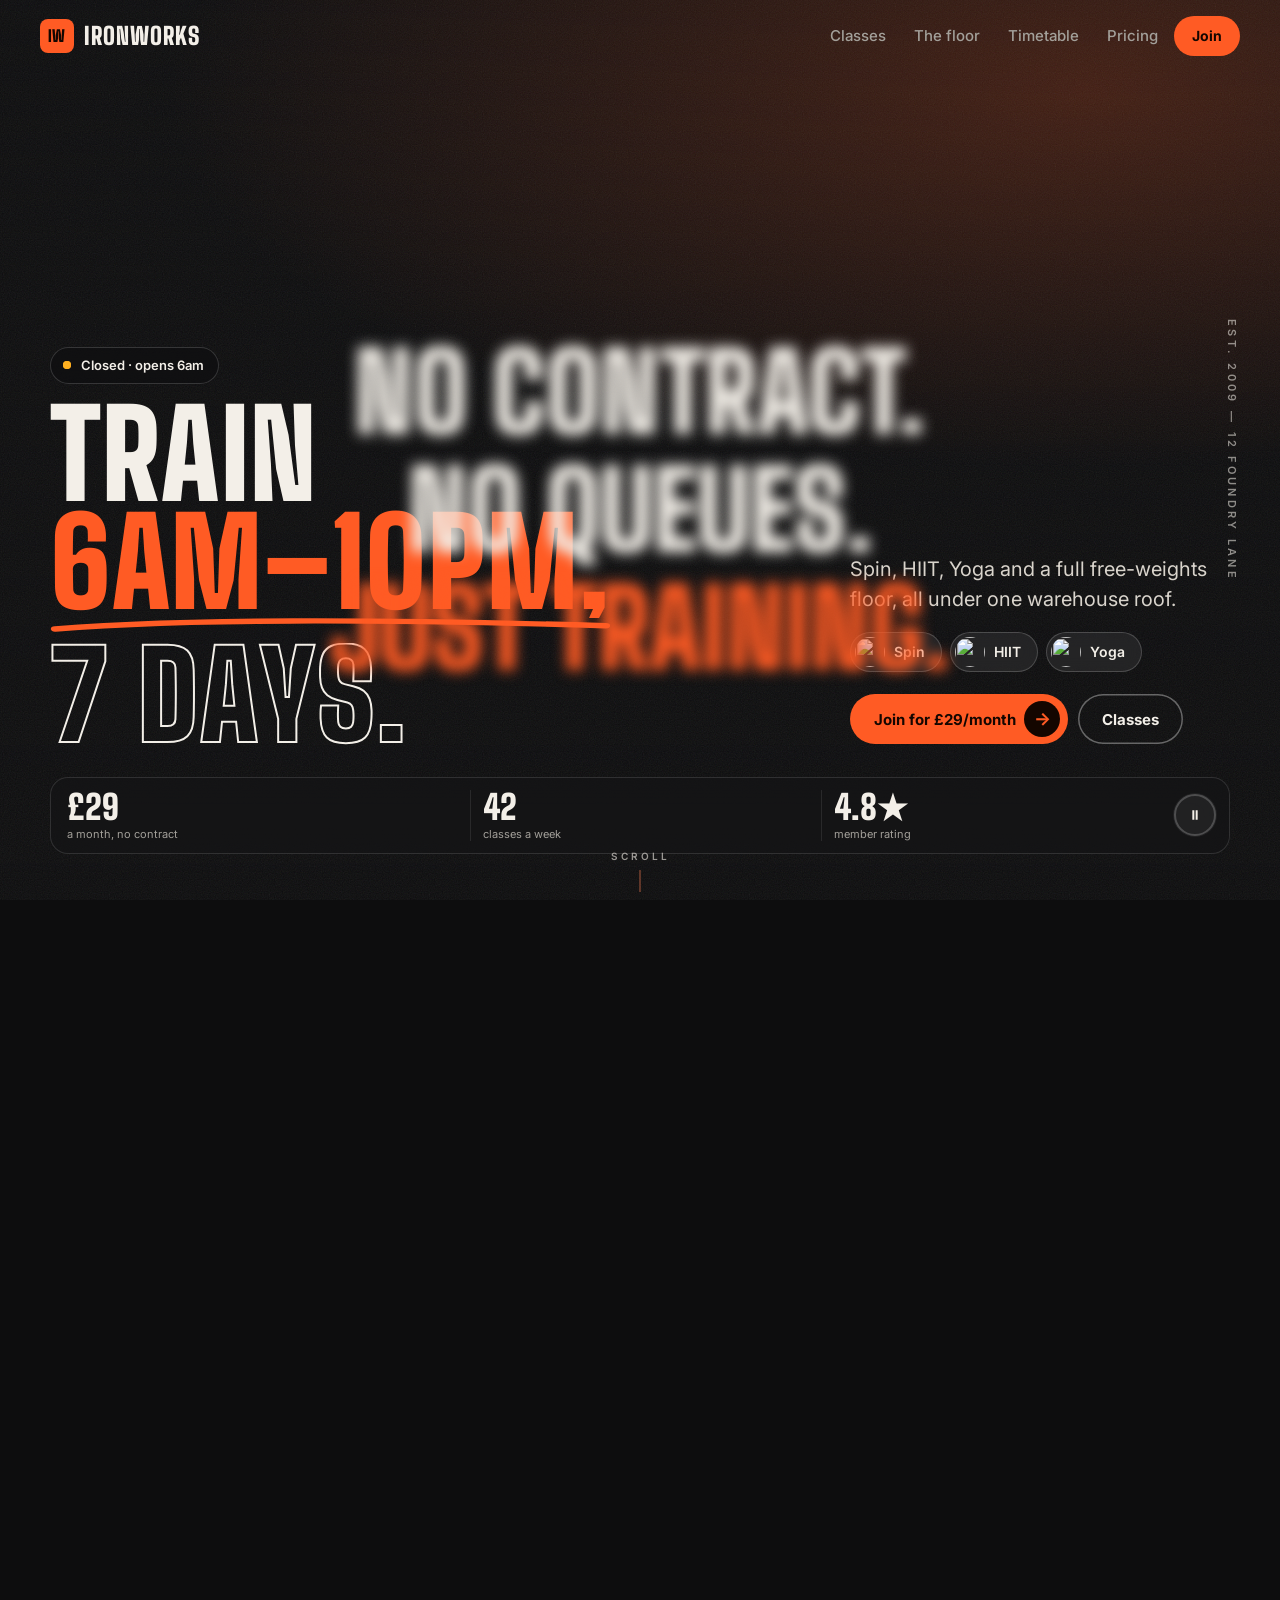
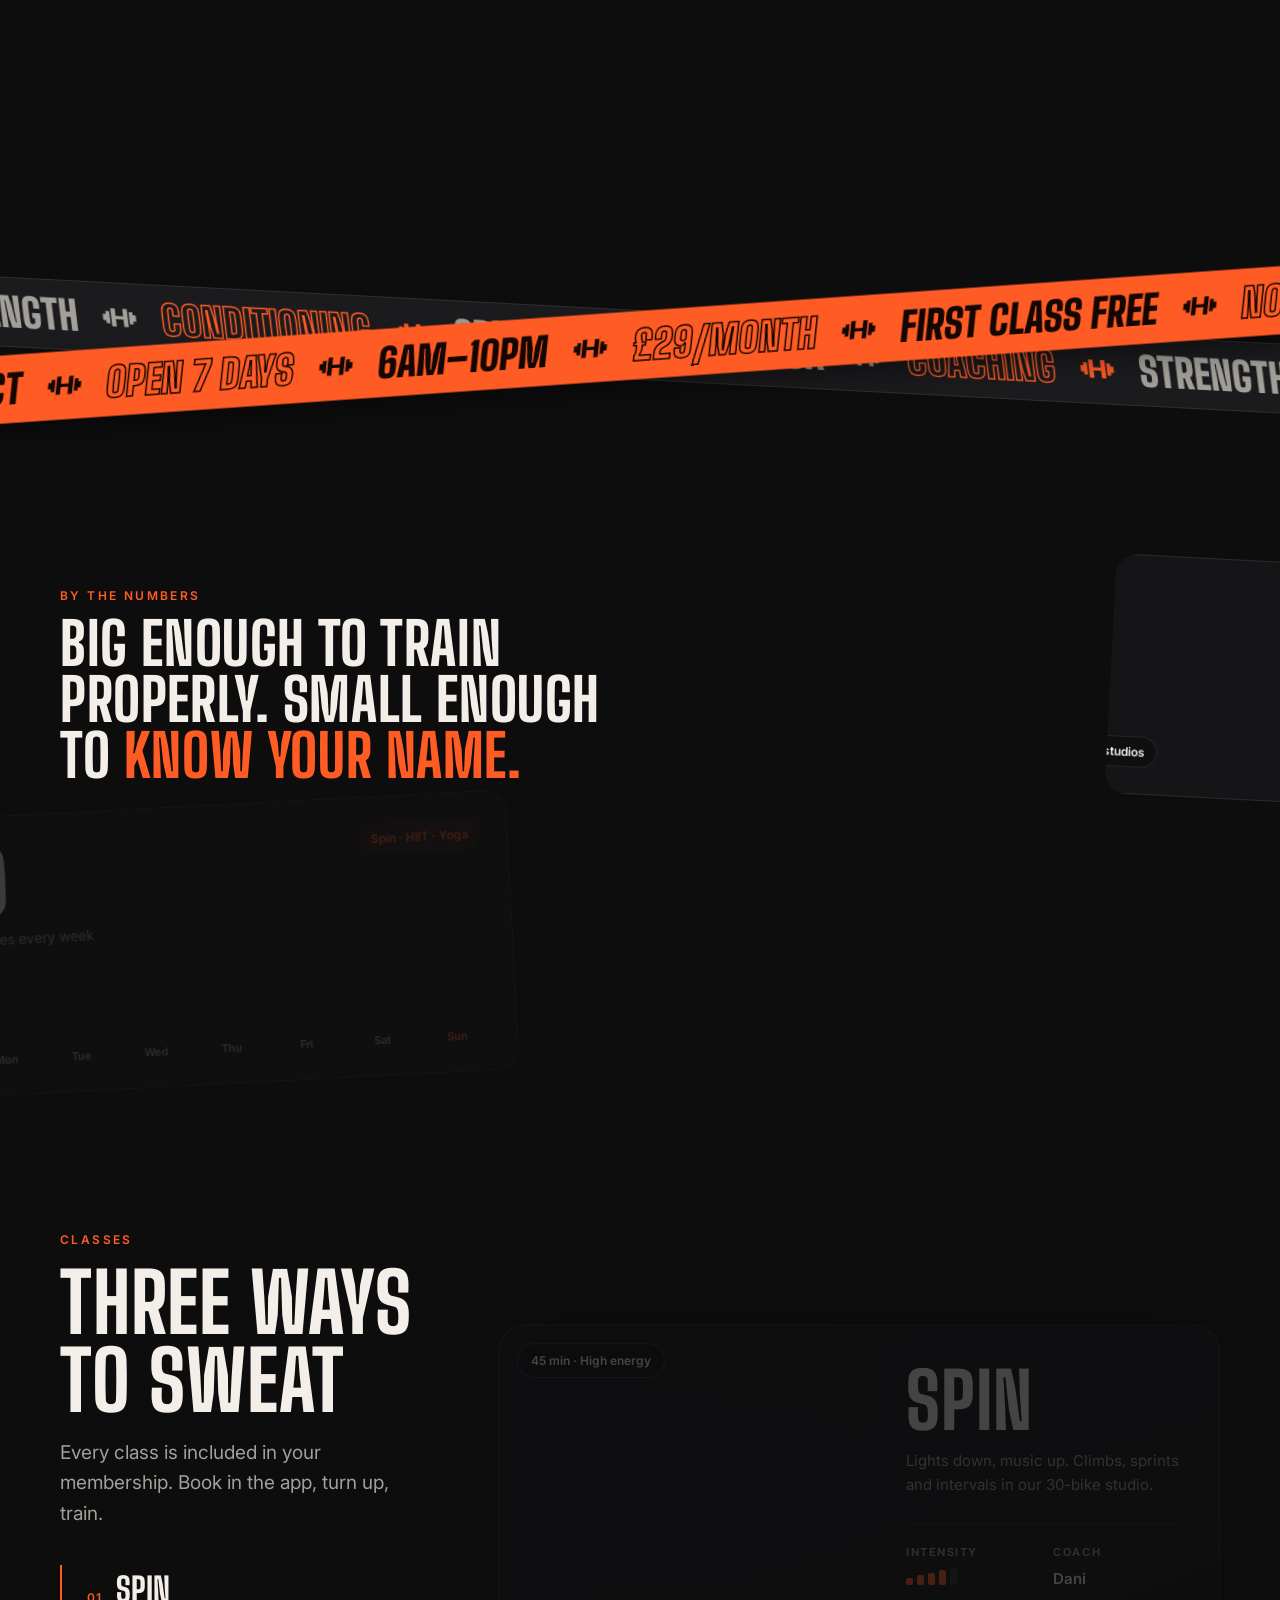
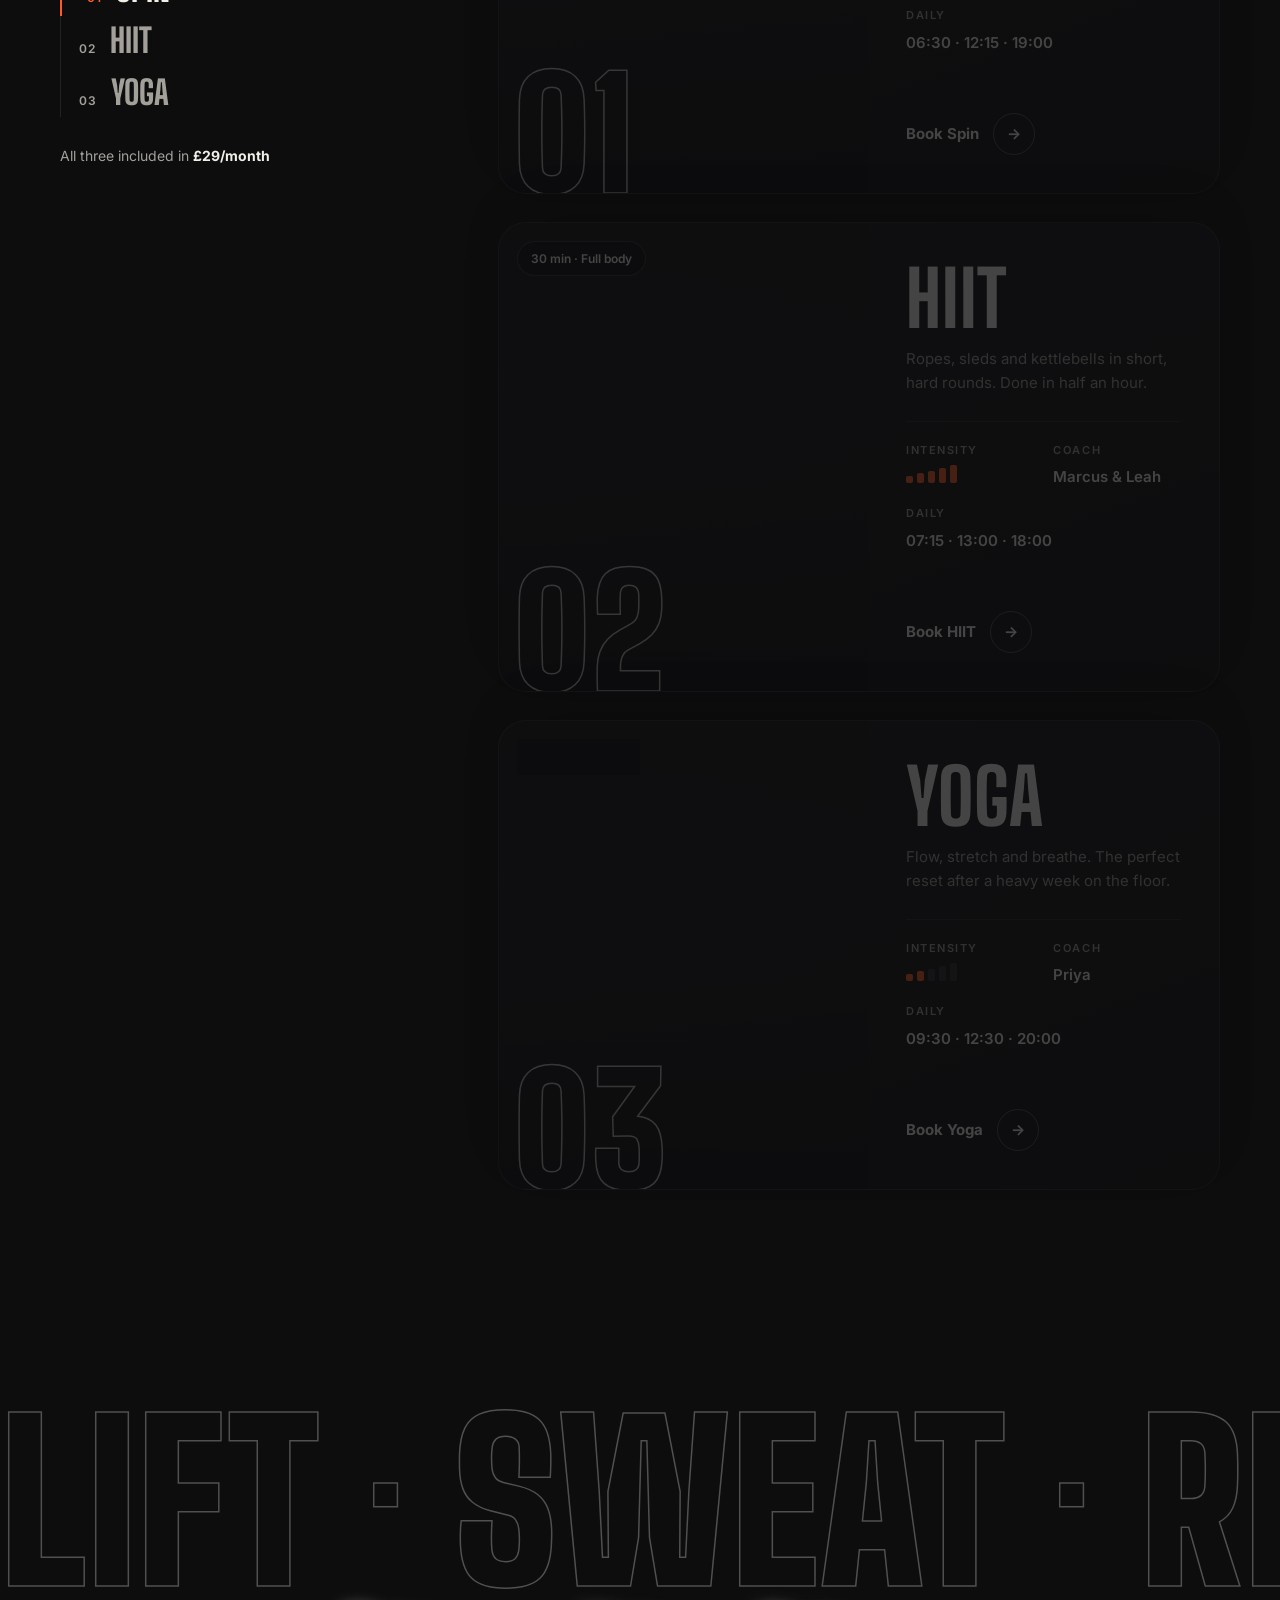
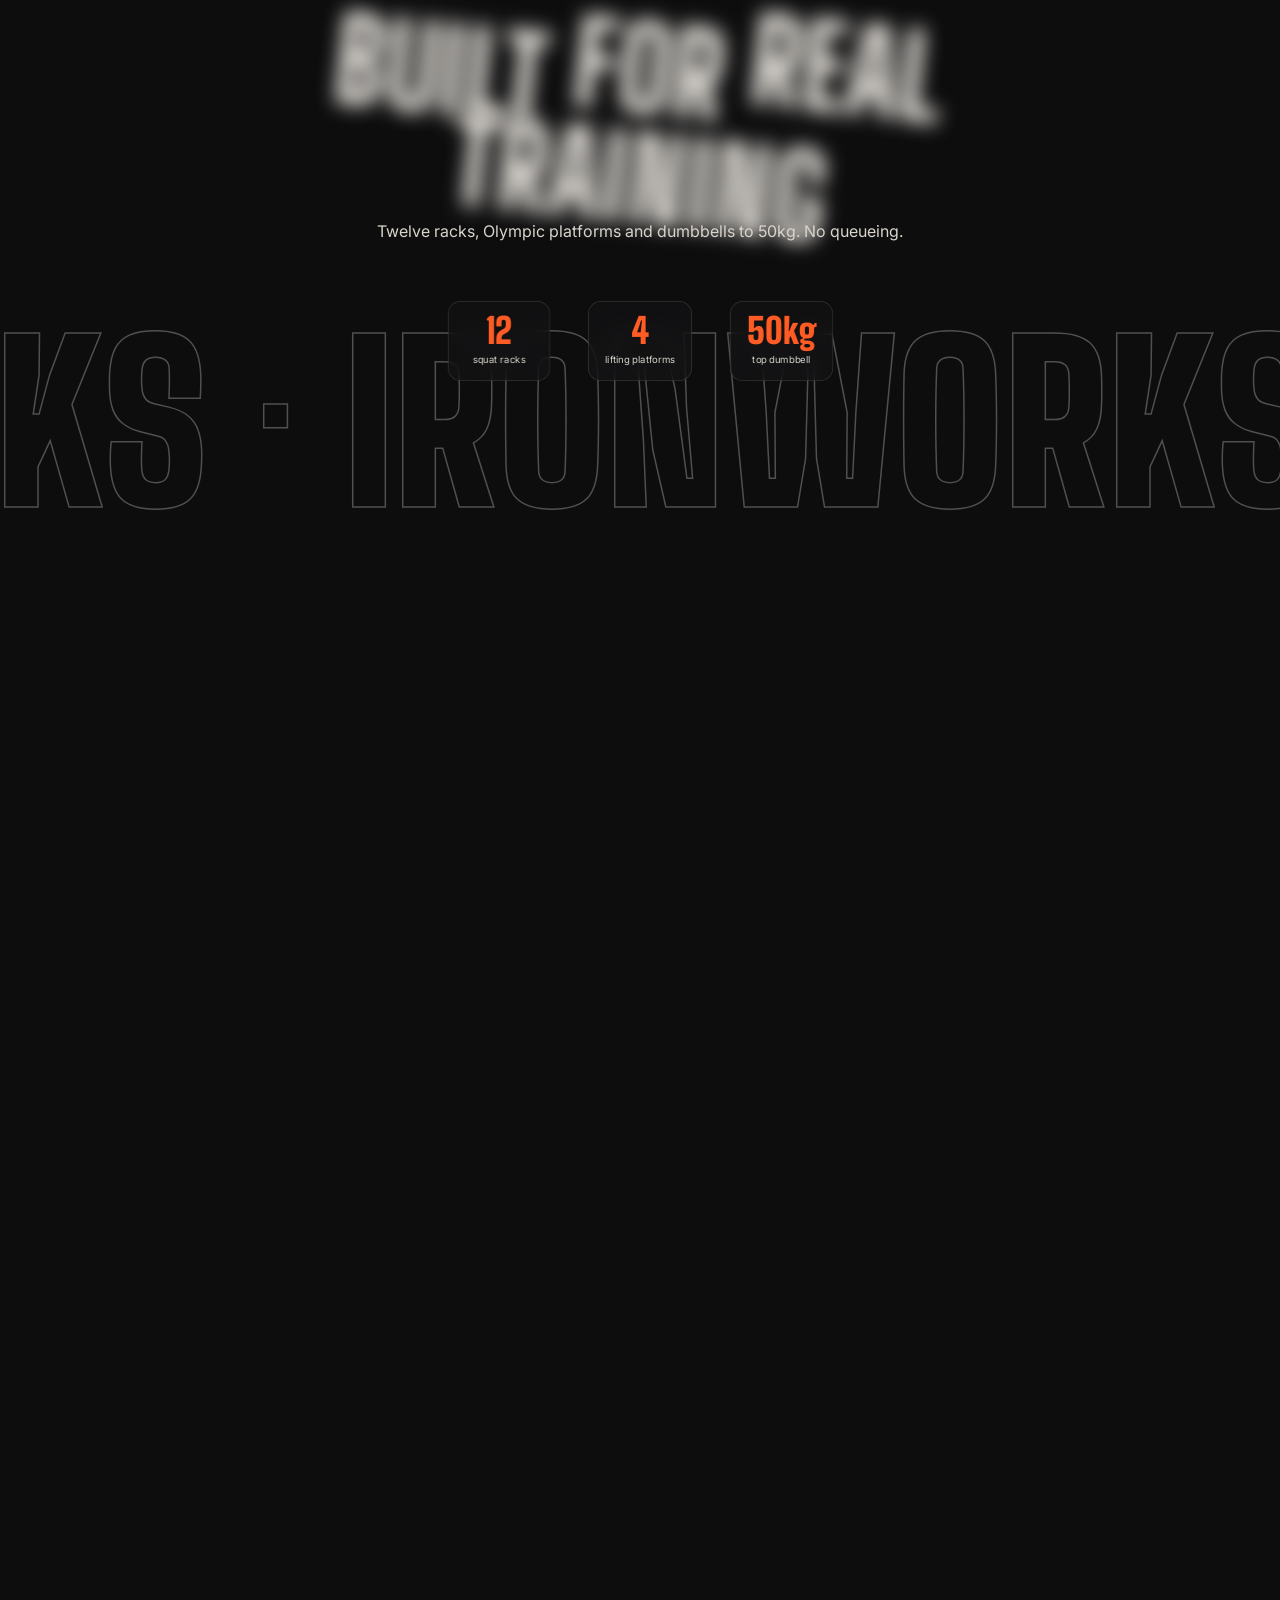
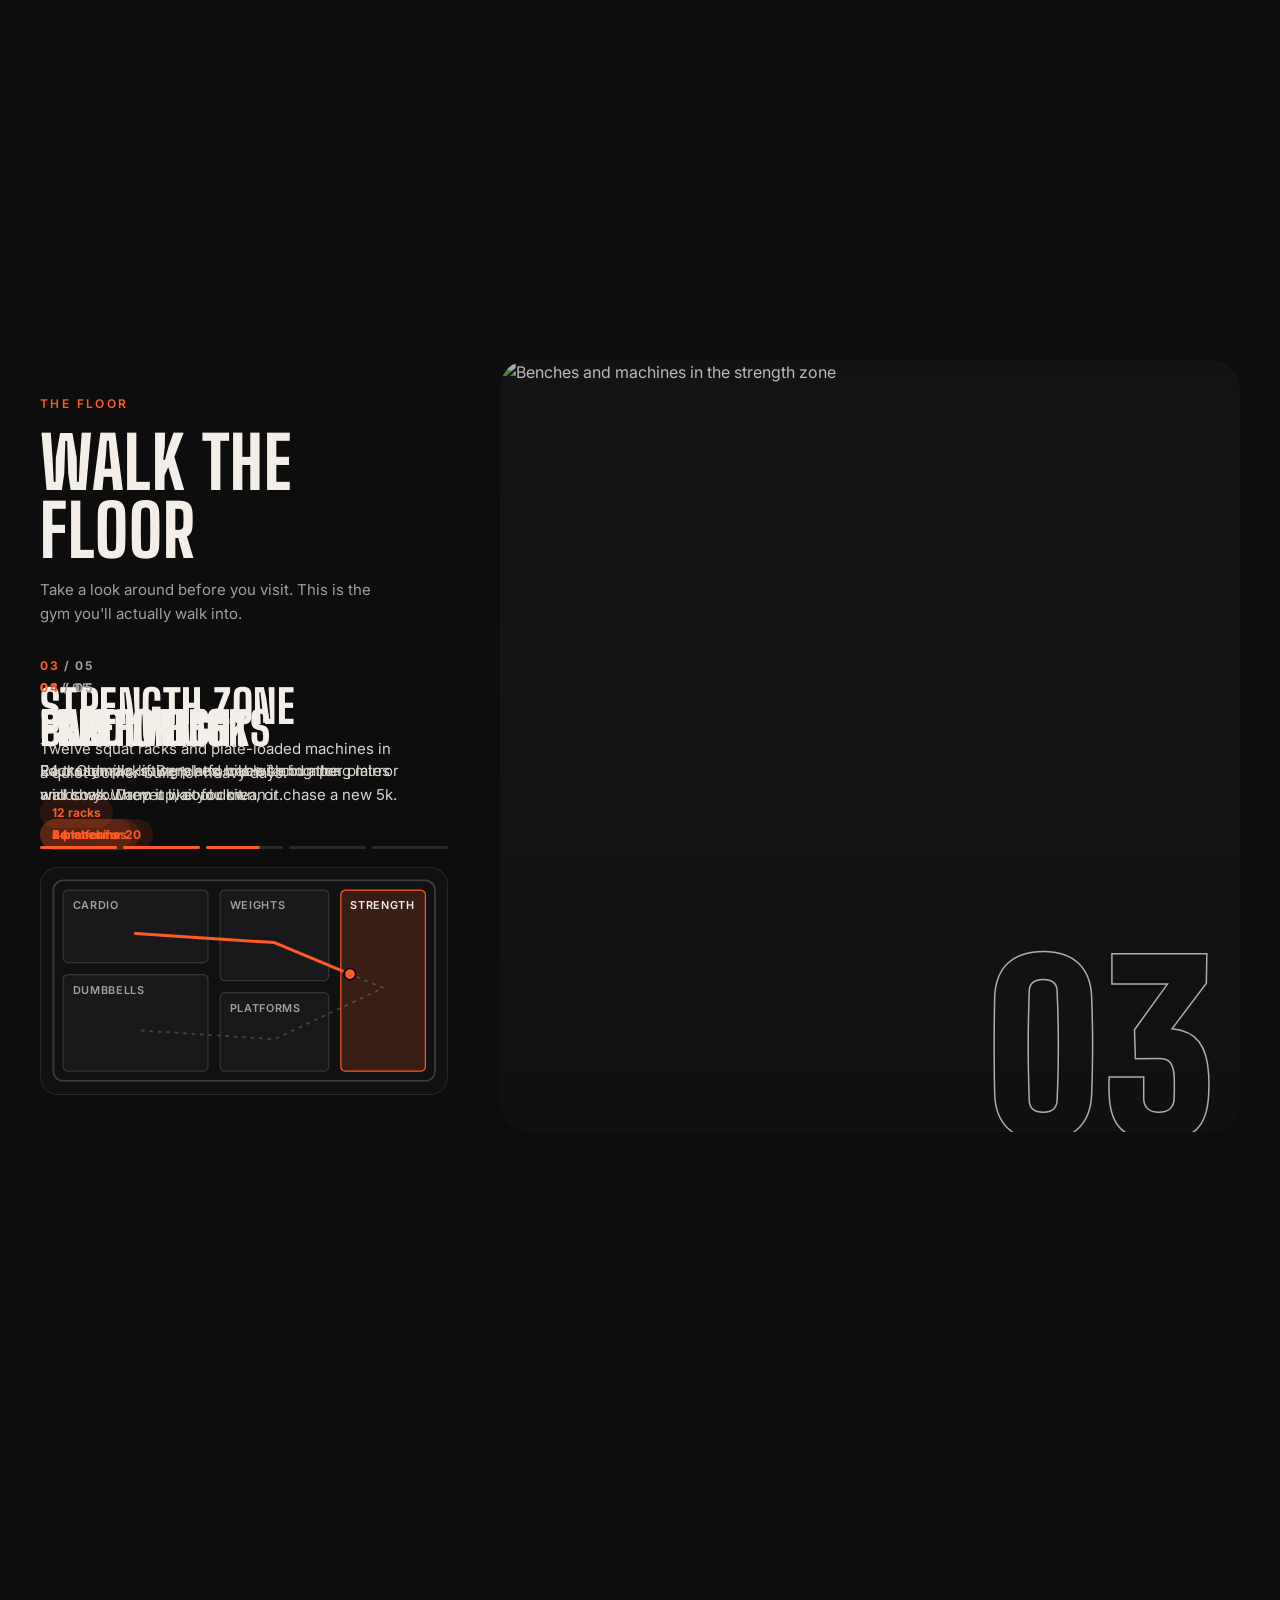
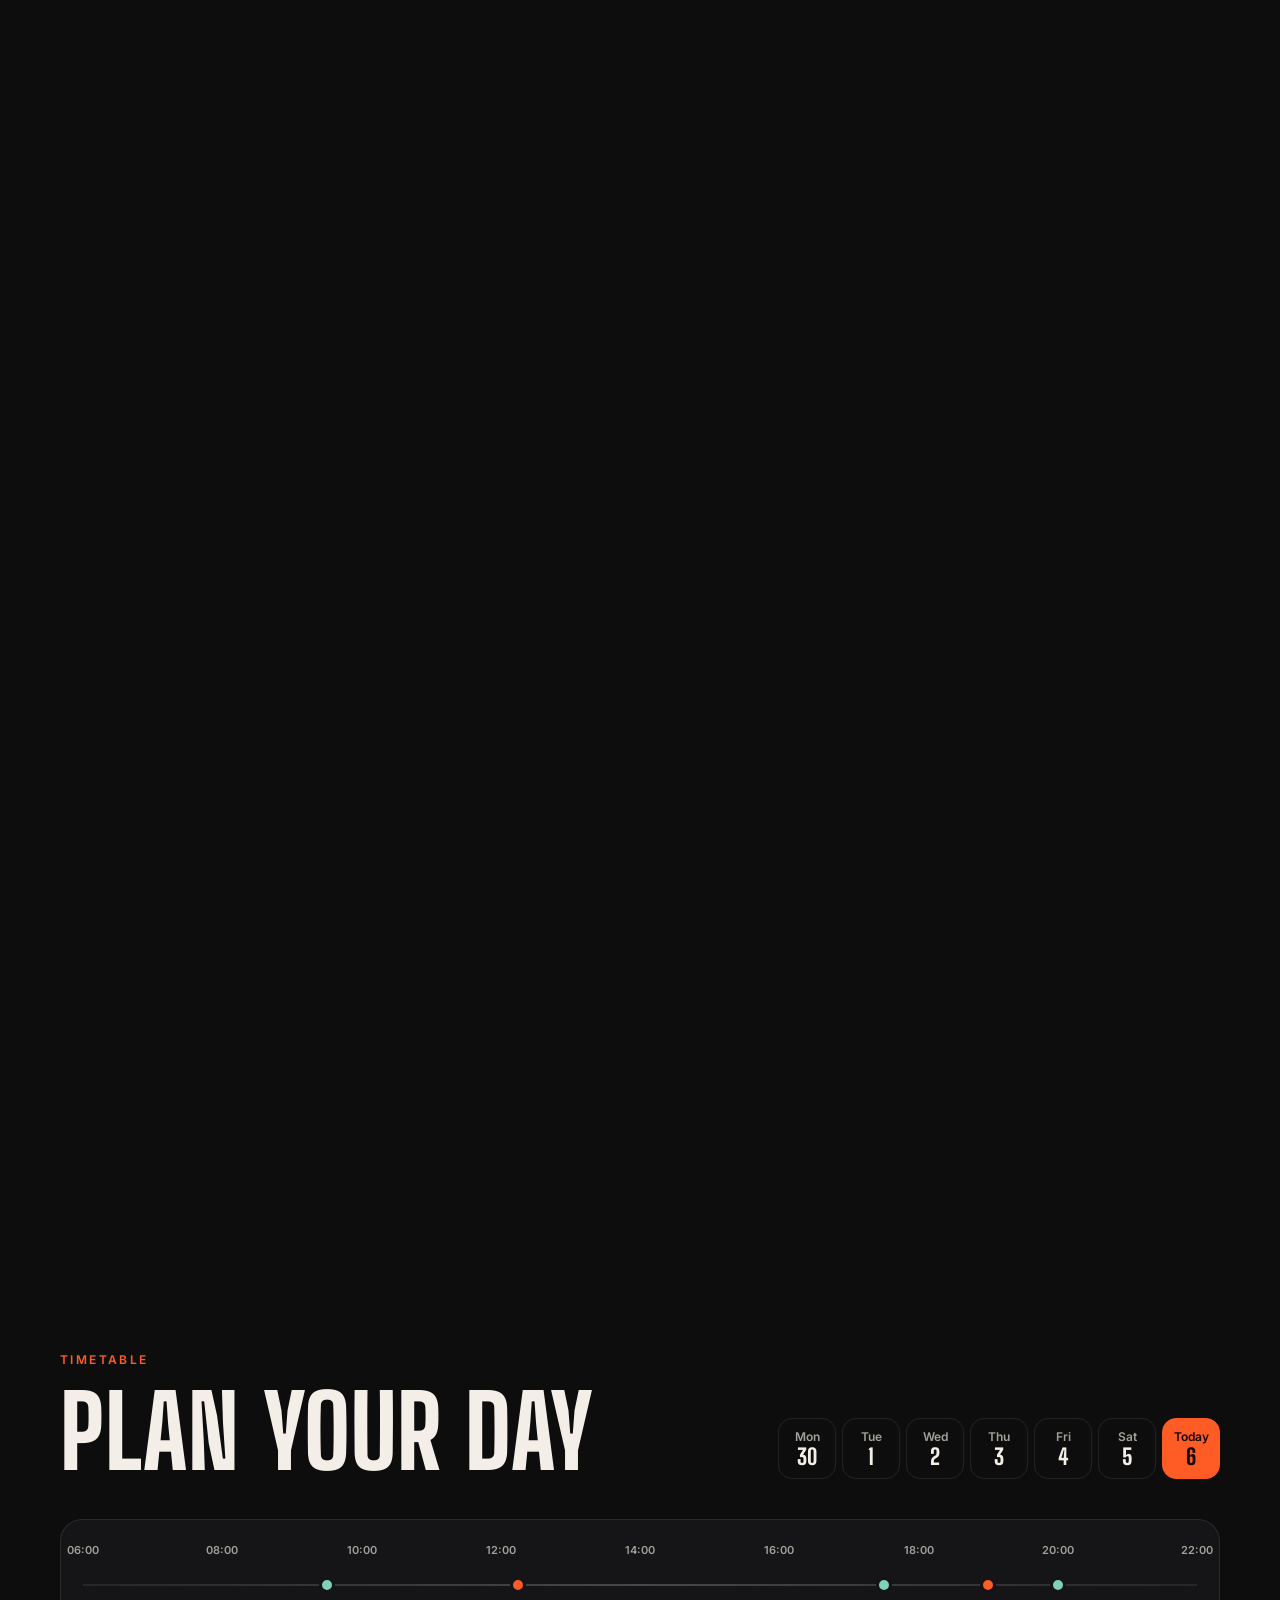
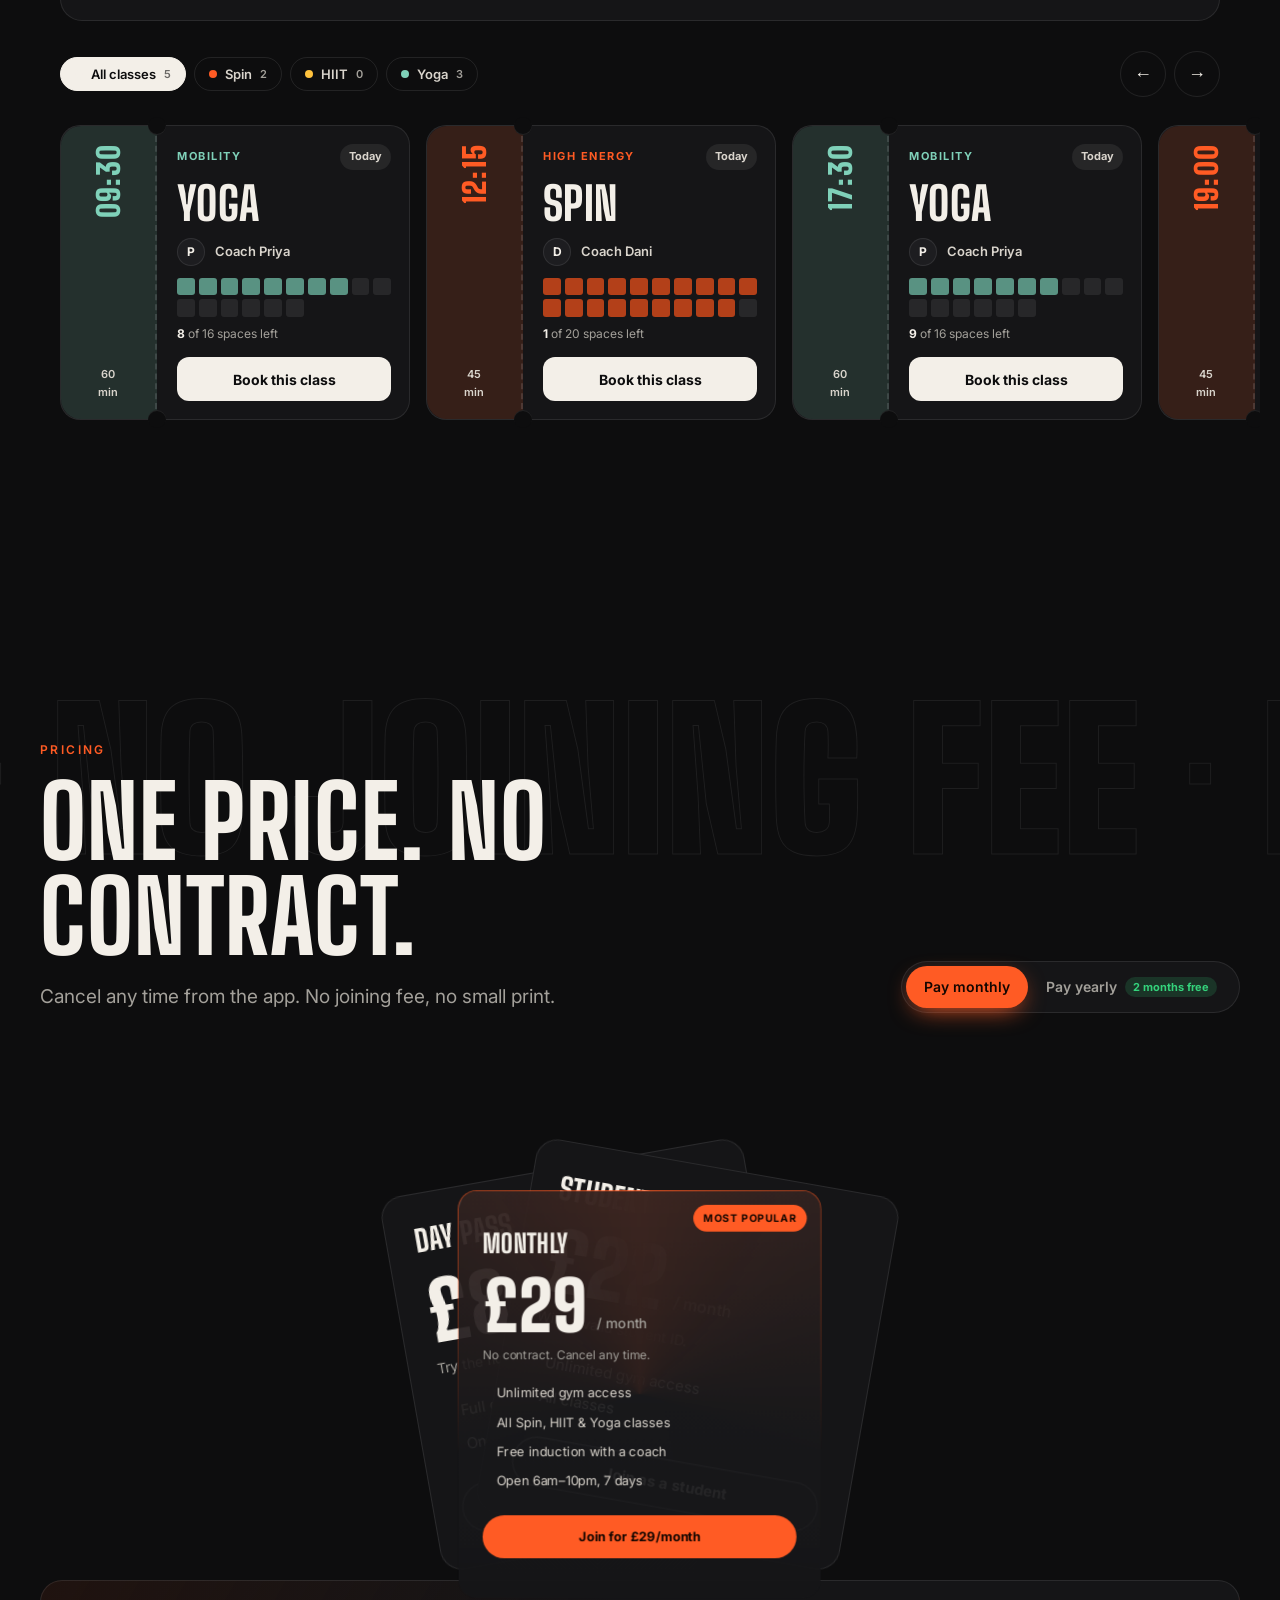
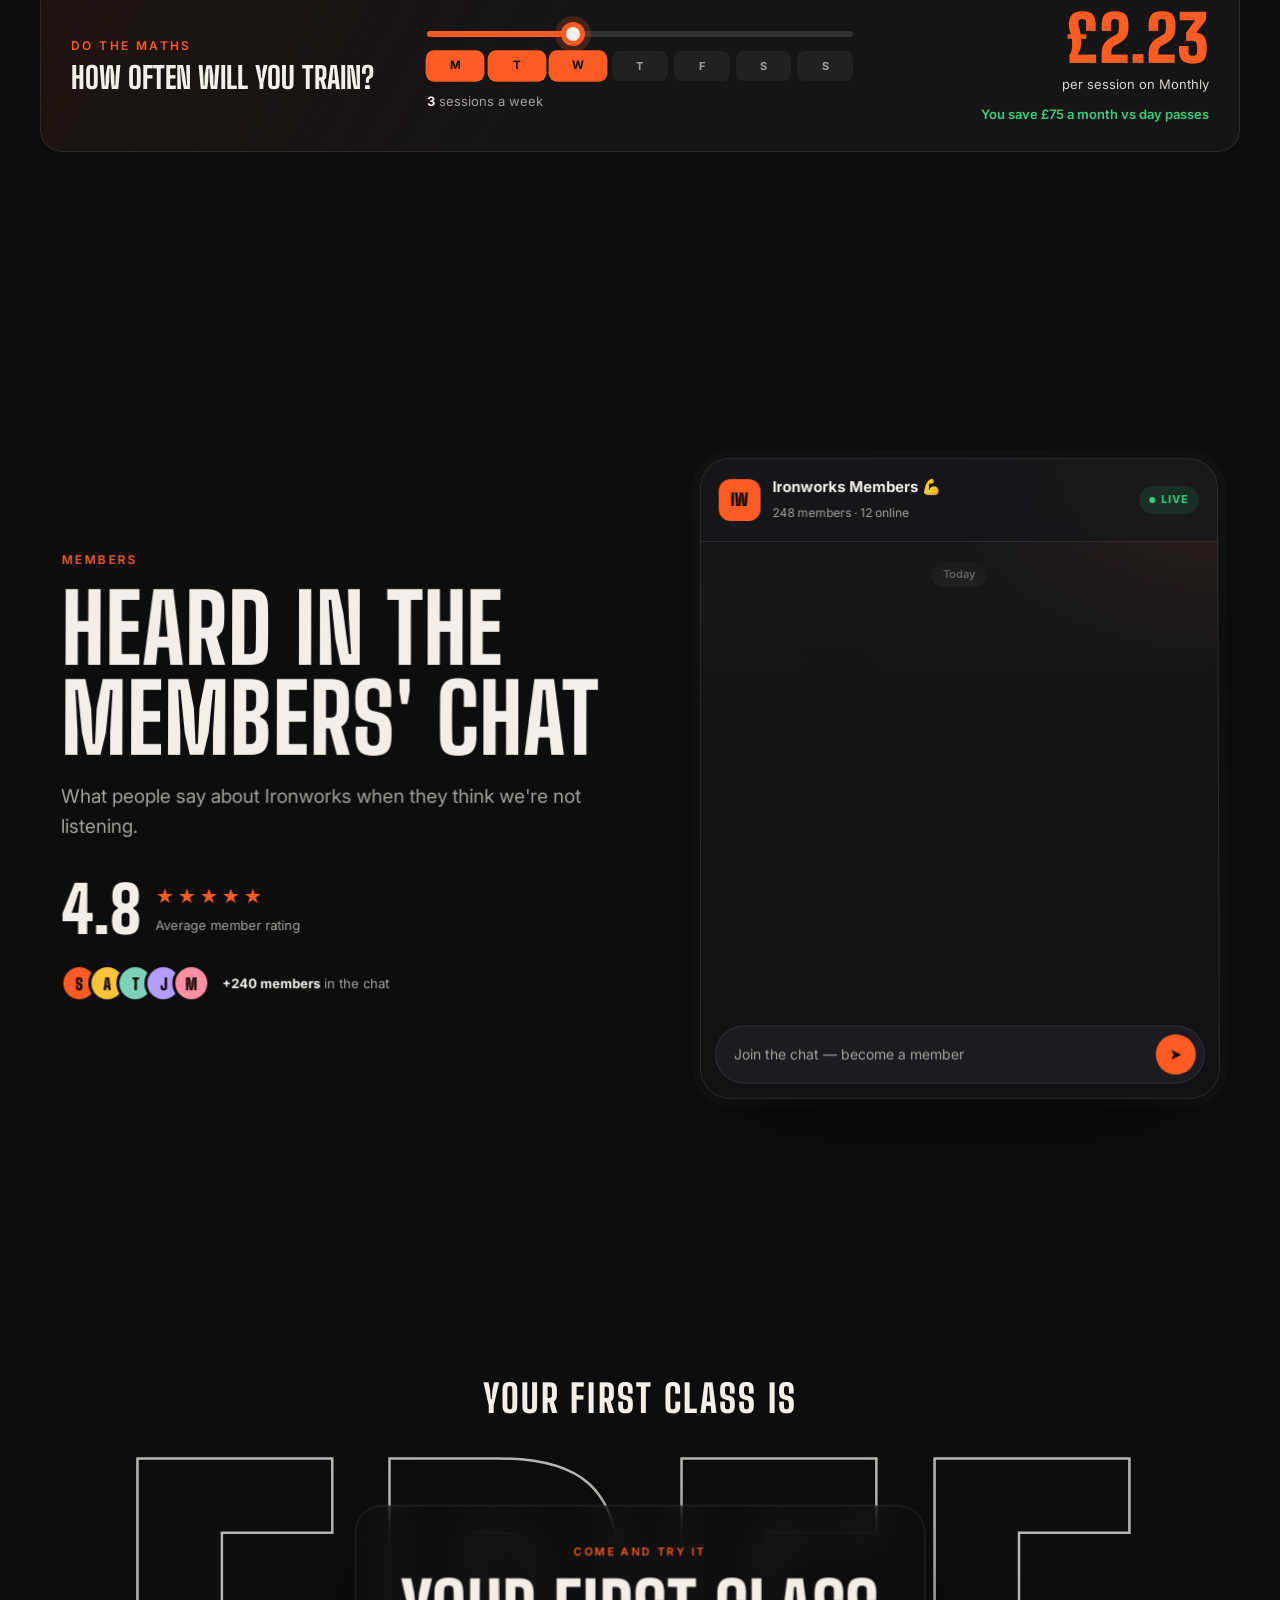
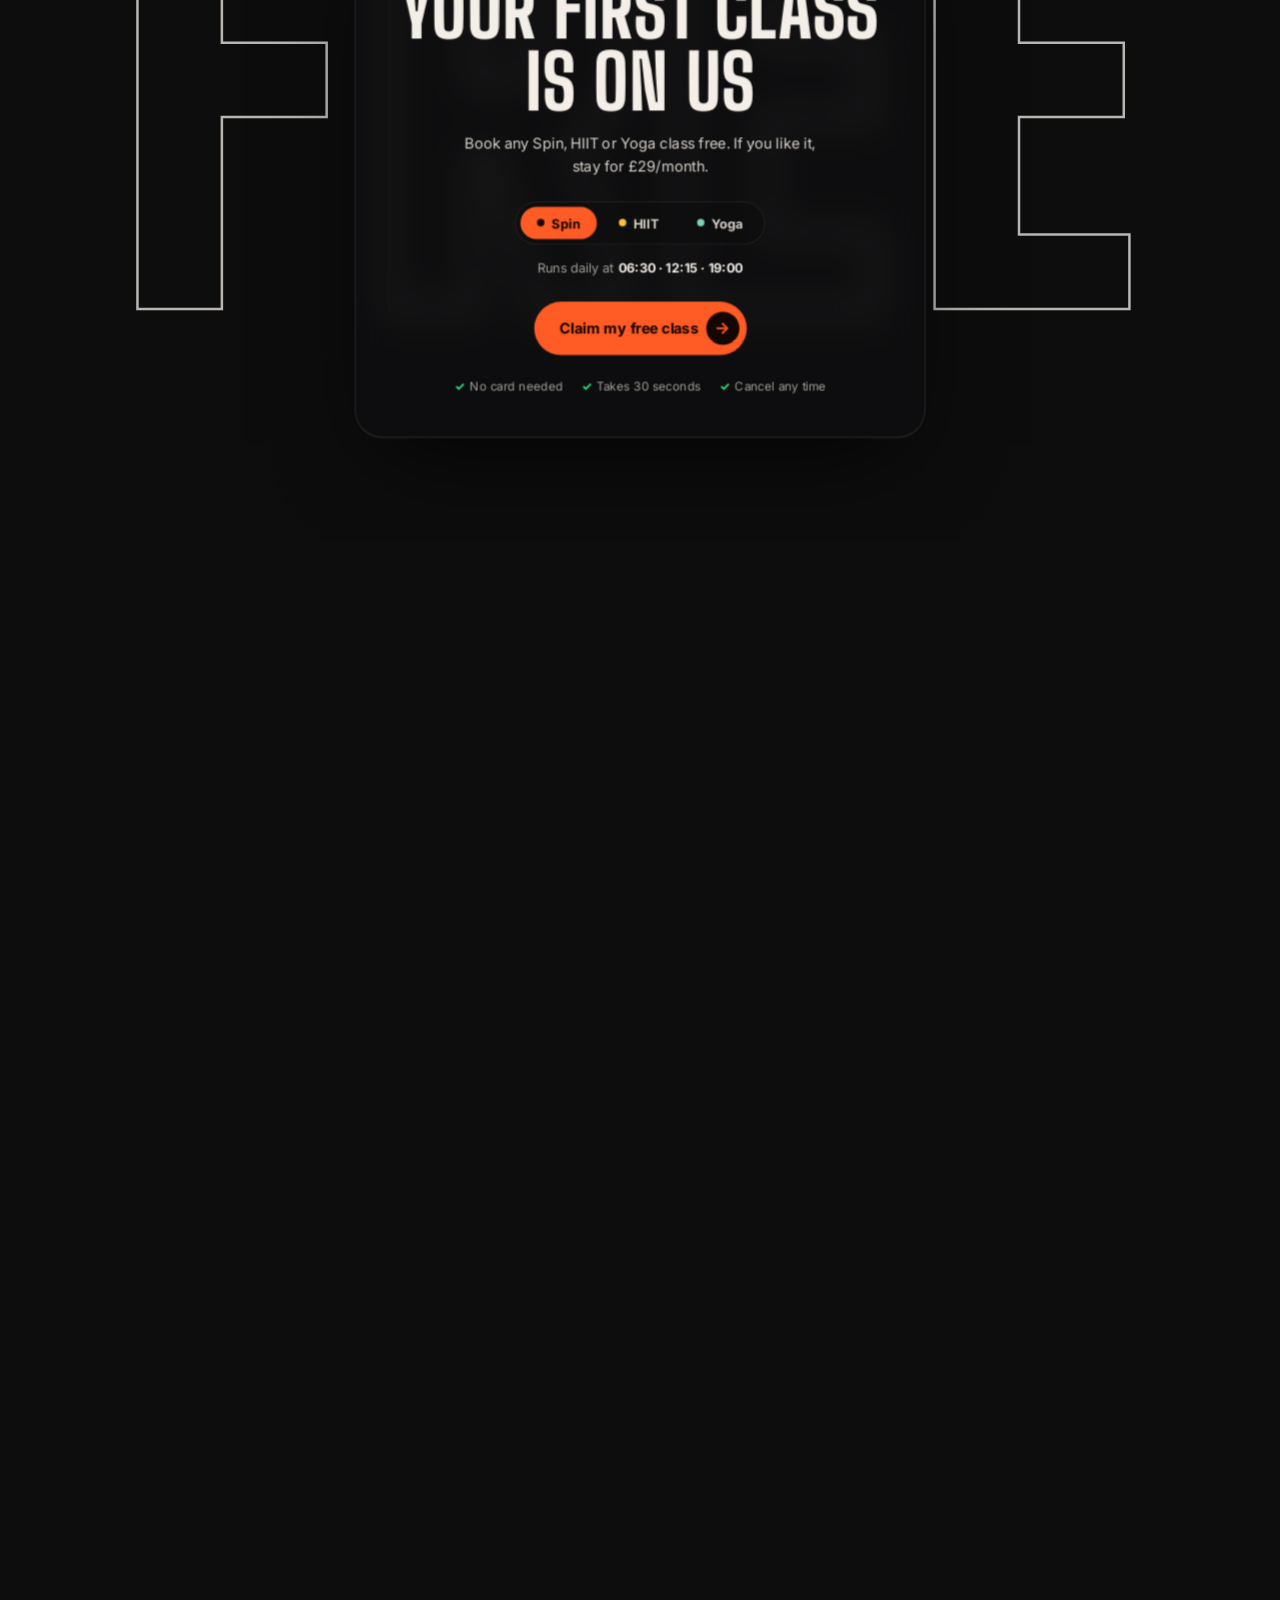
==== commit e4ad5655: "Remove the sample-site note from the After footer Co-Authored-By: Claude Opus 5.5 <noreply@anthropic" ====
--- a/after.html
+++ b/after.html
@@ -498,7 +498,6 @@
       </div>
     </div>
     <p class="foot-mark" aria-hidden="true" data-mark>Ironworks</p>
-    <p class="foot-note">Ironworks Gym is a sample site made for a website-design demo. Photos: Unsplash · Video: Mixkit.</p>
   </footer>
 
   <!-- Booking confirmation (filled and opened by site.js) -->
--- a/css/site.css
+++ b/css/site.css
@@ -1400,7 +1400,7 @@
 }
 
 /* Footer: columns stagger in, giant wordmark rises letter by letter (--fp 0 → 1) */
-.site-footer { --fp: 1; overflow: hidden; max-width: 1240px; margin: 0 auto; padding: 64px var(--gutter) 0; border-top: 1px solid var(--line); color: var(--muted); font-size: 14px; }
+.site-footer { --fp: 1; overflow: hidden; max-width: 1240px; margin: 0 auto; padding: 64px var(--gutter) 48px; border-top: 1px solid var(--line); color: var(--muted); font-size: 14px; }
 .js .site-footer { --fp: 0; }
 .foot-cols { display: grid; grid-template-columns: 2fr 1fr 1fr; gap: 32px; }
 .site-footer .logo { margin-bottom: 14px; color: var(--text); }
@@ -1414,7 +1414,6 @@
   display: flex; justify-content: space-between;
   margin: 48px 0 0;
   font: 900 clamp(64px, 17.5vw, 250px)/0.8 var(--display); text-transform: uppercase;
-  line-height: 0.8;
   overflow: hidden;
 }
 .foot-mark span {
@@ -1426,7 +1425,6 @@
   transition: background 0.4s;
 }
 .foot-mark:hover span { background-image: linear-gradient(180deg, var(--accent) 30%, rgba(255, 91, 36, 0.15)); }
-.foot-note { margin: 0; padding: 22px 0 70px; border-top: 1px solid var(--line); font-size: 12px; }
 @media (max-width: 700px) { .foot-cols { grid-template-columns: 1fr 1fr; } .foot-cols > :first-child { grid-column: 1 / -1; } }
 
 /* ---------- Scroll reveal system ---------- */
